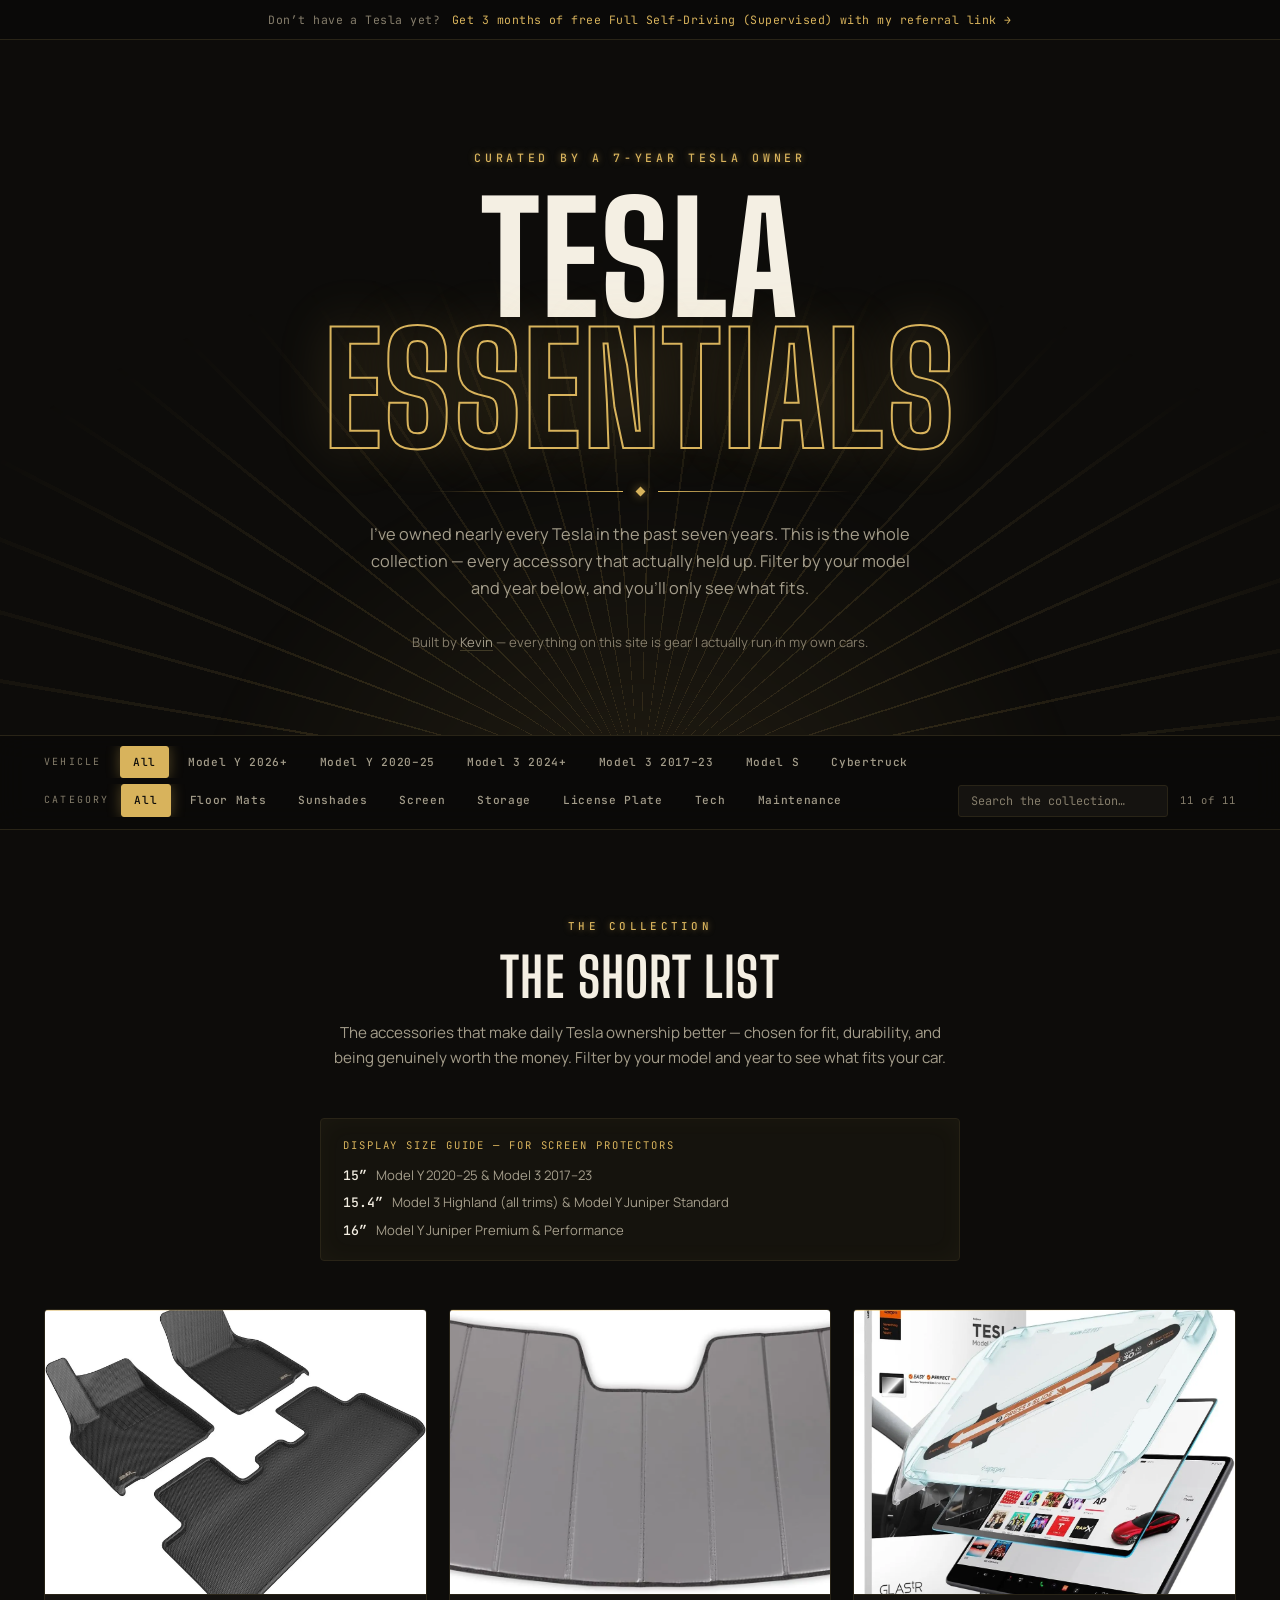
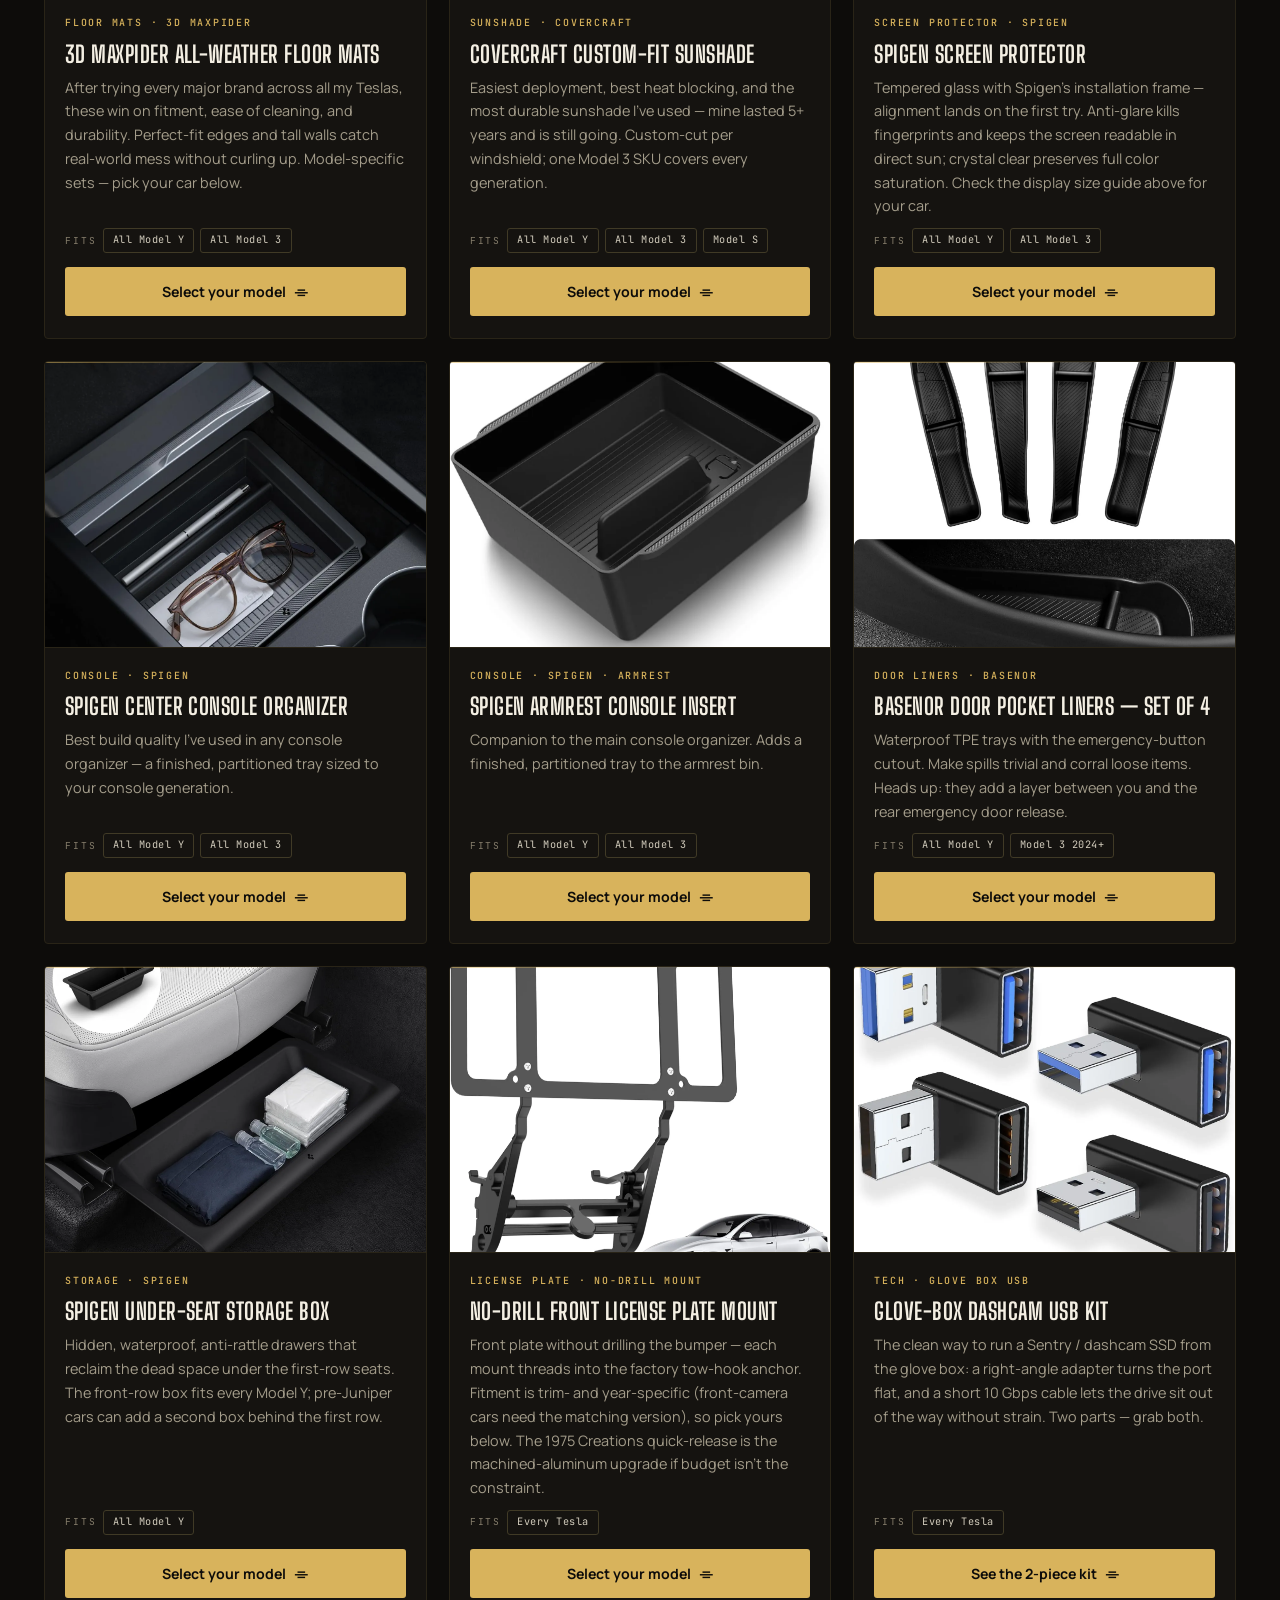
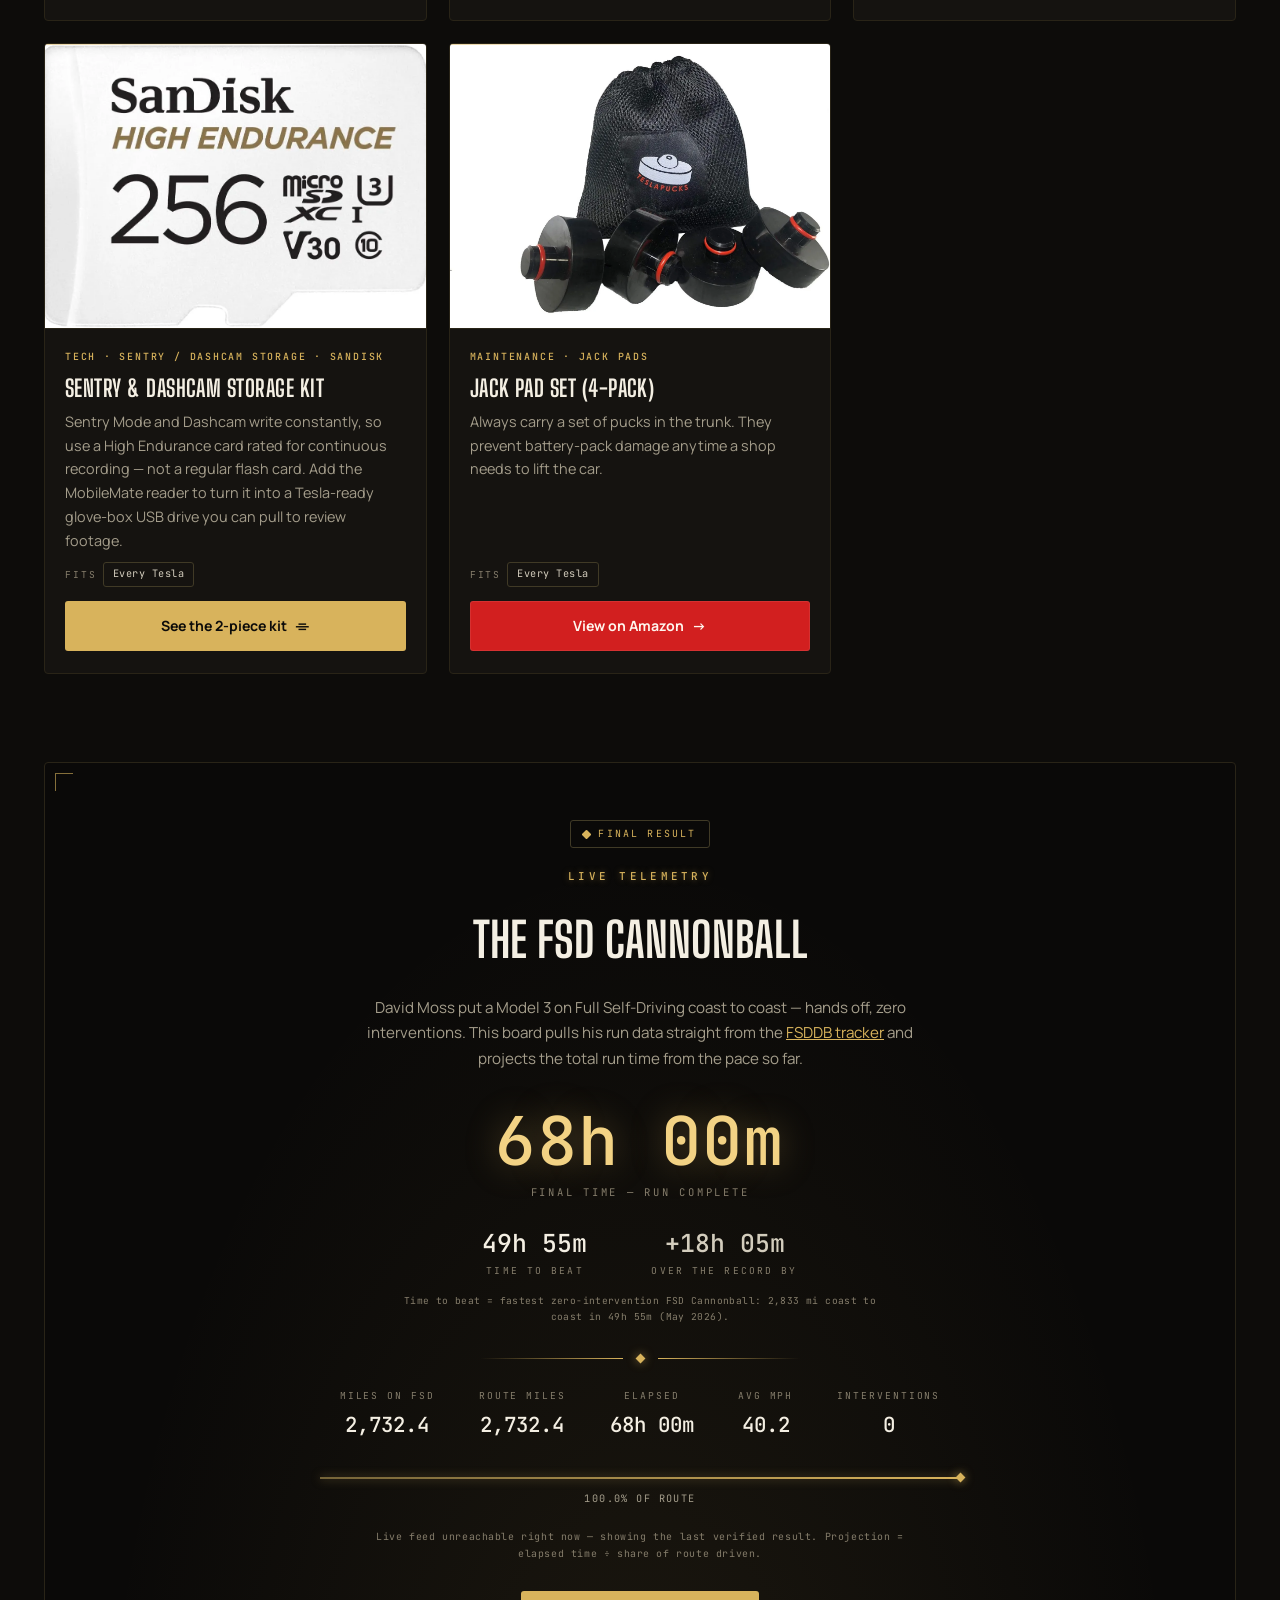
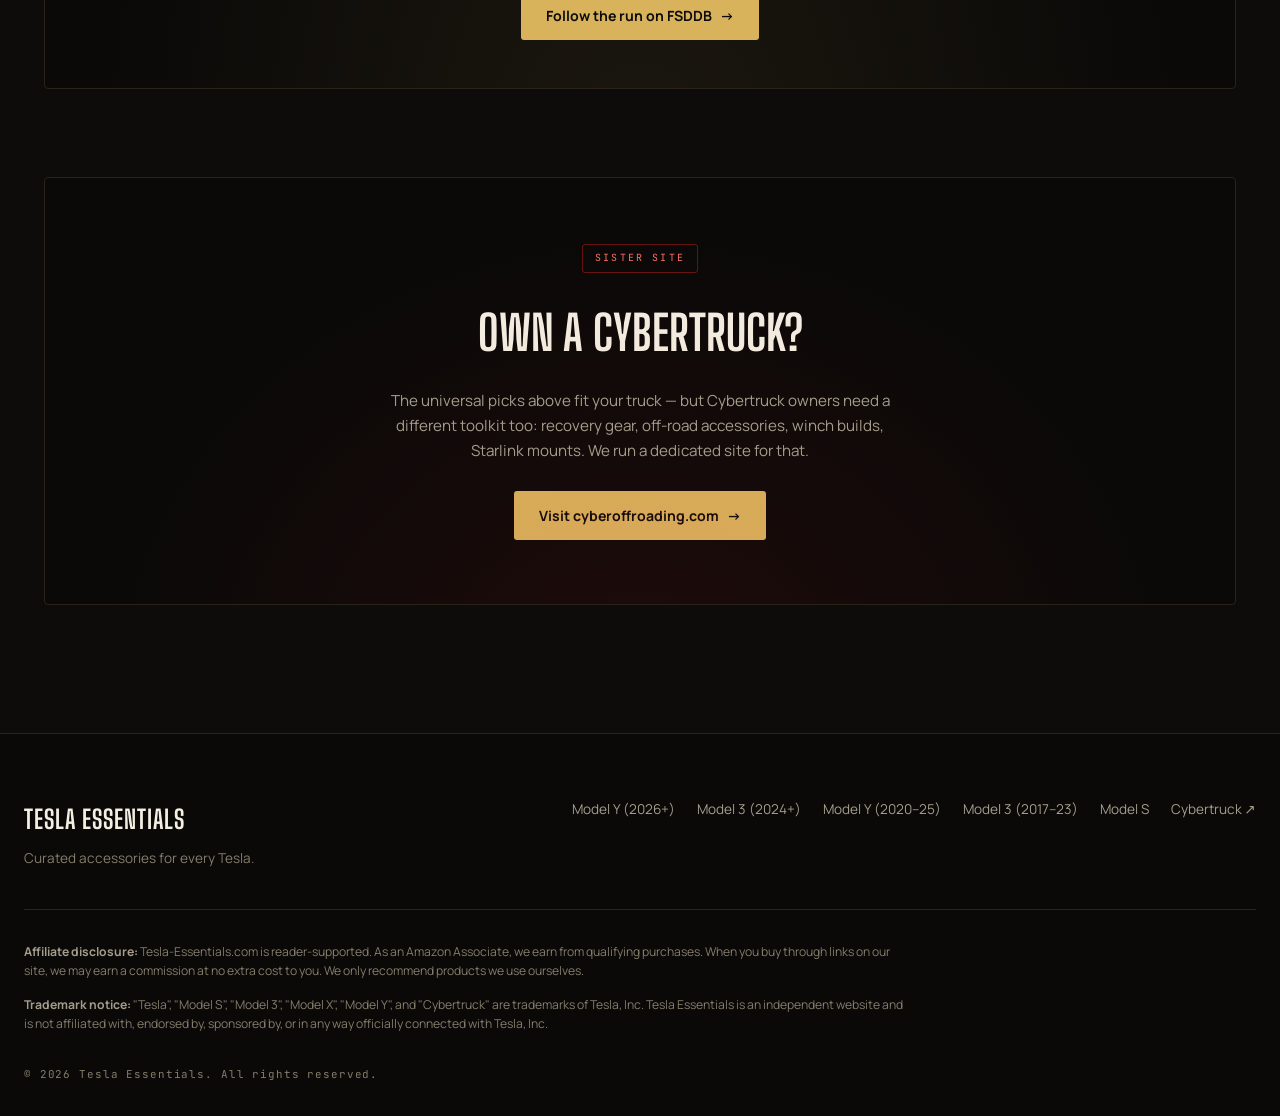
==== index.html @ 533efdd6 "Show run times in hours only, add time-to-beat and projected delta - fmtDur now renders hours-only (" ====
<!DOCTYPE html>
<html lang="en">
<head>
  <meta charset="UTF-8">
  <meta name="viewport" content="width=device-width, initial-scale=1.0, viewport-fit=cover">
  <meta name="theme-color" content="#0d0c0a">

  <title>Tesla Essentials — Best Accessories for Model 3, Y, S, X &amp; Cybertruck</title>
  <meta name="description" content="The essential accessories for every Tesla Model 3, Model Y, Model S, Model X, and Cybertruck — floor mats, sunshades, screen protectors, console organizers, jack pads. Curated by a 7-year Tesla owner.">
  <link rel="canonical" href="https://tesla-essentials.com/">

  <!-- Open Graph -->
  <meta property="og:type" content="website">
  <meta property="og:url" content="https://tesla-essentials.com/">
  <meta property="og:title" content="Tesla Essentials — Best Accessories for Model 3, Y, S, X &amp; Cybertruck">
  <meta property="og:description" content="The essential accessories for every Tesla. Floor mats, sunshades, screen protectors, jack pads — handpicked by a 7-year Tesla owner.">
  <meta property="og:image" content="https://tesla-essentials.com/images/brand/og-image.jpg">
  <meta property="og:image:width" content="1200">
  <meta property="og:image:height" content="630">
  <meta property="og:image:alt" content="Tesla Essentials — curated accessories for every Model 3, Y, S and Cybertruck">
  <meta property="og:site_name" content="Tesla Essentials">

  <!-- Twitter Card -->
  <meta name="twitter:card" content="summary_large_image">
  <meta name="twitter:title" content="Tesla Essentials — Best Accessories for Every Tesla">
  <meta name="twitter:description" content="Floor mats, sunshades, screen protectors, jack pads — curated by a 7-year Tesla owner.">
  <meta name="twitter:image" content="https://tesla-essentials.com/images/brand/og-image.jpg">

  <!-- Favicon -->
  <link rel="icon" href="/favicon.ico" sizes="any">
  <link rel="apple-touch-icon" href="/apple-touch-icon.png">

  <!-- Fonts -->
  <link rel="preconnect" href="https://fonts.googleapis.com">
  <link rel="preconnect" href="https://fonts.gstatic.com" crossorigin>
  <link href="https://fonts.googleapis.com/css2?family=Big+Shoulders+Display:wght@600;700;800&family=Manrope:wght@400;500;600;700&family=JetBrains+Mono:wght@400;500&display=swap" rel="stylesheet">

  <!-- Stylesheet -->
  <link rel="stylesheet" href="css/style.css?v=17">

  <!-- JSON-LD: WebSite -->
  <script type="application/ld+json">
  {
    "@context": "https://schema.org",
    "@type": "WebSite",
    "name": "Tesla Essentials",
    "url": "https://tesla-essentials.com/",
    "description": "Curated essential accessories for Tesla Model 3, Y, S, X, and Cybertruck."
  }
  </script>

  <!-- JSON-LD: Organization -->
  <script type="application/ld+json">
  {
    "@context": "https://schema.org",
    "@type": "Organization",
    "name": "Tesla Essentials",
    "url": "https://tesla-essentials.com/",
    "description": "Independent guide to essential accessories for Tesla owners. Not affiliated with Tesla, Inc.",
    "sameAs": [
      "https://x.com/kchau"
    ],
    "founder": {
      "@type": "Person",
      "name": "Kevin",
      "sameAs": "https://x.com/kchau"
    }
  }
  </script>

  <!-- JSON-LD: ItemList of model views -->
  <script type="application/ld+json">
  {
    "@context": "https://schema.org",
    "@type": "ItemList",
    "name": "Tesla accessories by model",
    "itemListElement": [
      { "@type": "ListItem", "position": 1, "name": "Model Y (2026+) accessories", "url": "https://tesla-essentials.com/#y-2026" },
      { "@type": "ListItem", "position": 2, "name": "Model 3 (2024+) accessories", "url": "https://tesla-essentials.com/#m3-2024" },
      { "@type": "ListItem", "position": 3, "name": "Model Y (2020–25) accessories", "url": "https://tesla-essentials.com/#y-2020" },
      { "@type": "ListItem", "position": 4, "name": "Model 3 (2017–23) accessories", "url": "https://tesla-essentials.com/#m3-2017" },
      { "@type": "ListItem", "position": 5, "name": "Model S accessories", "url": "https://tesla-essentials.com/#model-s" },
      { "@type": "ListItem", "position": 6, "name": "Cybertruck accessories", "url": "https://tesla-essentials.com/#cybertruck" }
    ]
  }
  </script>
</head>
<body>

  <a class="skip-link" href="#collection">Skip to the collection</a>

  <!-- ============================================================
       REFERRAL STRIP — Tesla referral perk for not-yet-owners
       ============================================================ -->
  <a class="referral-bar" href="https://ts.la/kevin29568" target="_blank" rel="nofollow sponsored noopener noreferrer">
    <span class="referral-bar__inner">
      <span class="referral-bar__q">Don&rsquo;t have a Tesla yet?</span>
      <span class="referral-bar__offer">Get 3 months of free Full Self-Driving (Supervised) with my referral&nbsp;link&nbsp;<span class="referral-bar__arrow" aria-hidden="true">&rarr;</span></span>
    </span>
  </a>

  <!-- ============================================================
       HERO — sunburst marquee
       ============================================================ -->
  <header class="hero" role="banner">
    <div class="hero__rays" aria-hidden="true"></div>
    <div class="hero__content">
      <p class="hero__eyebrow">Curated by a 7-year Tesla owner</p>
      <h1 class="hero__title"><span class="hero__title-line1">Tesla</span> <span class="hero__title-line2">Essentials</span></h1>
      <div class="deco-rule" aria-hidden="true"><span class="deco-rule__diamond"></span></div>
      <p class="hero__sub">I&rsquo;ve owned nearly every Tesla in the past seven years. This is the whole collection &mdash; every accessory that actually held up. Filter by your model and year below, and you&rsquo;ll only see what fits.</p>
      <p class="hero__owner">Built by <a href="https://x.com/kchau" target="_blank" rel="noopener noreferrer">Kevin</a> &mdash; everything on this site is gear I actually run in my own cars.</p>
    </div>
  </header>

  <!-- ============================================================
       STICKY TOOLBAR — vehicle + category filters, search
       ============================================================ -->
  <div class="toolbar" id="toolbar">
    <div class="toolbar__inner">
      <div class="toolbar__row toolbar__row--vehicles" role="group" aria-label="Filter by vehicle">
        <span class="toolbar__label" aria-hidden="true">Vehicle</span>
        <button class="filter-chip is-active" type="button" data-vehicle="all" aria-pressed="true">All</button>
        <button class="filter-chip" type="button" data-vehicle="y26" aria-pressed="false">Model Y 2026+</button>
        <button class="filter-chip" type="button" data-vehicle="y20" aria-pressed="false">Model Y 2020–25</button>
        <button class="filter-chip" type="button" data-vehicle="m324" aria-pressed="false">Model 3 2024+</button>
        <button class="filter-chip" type="button" data-vehicle="m317" aria-pressed="false">Model 3 2017–23</button>
        <button class="filter-chip" type="button" data-vehicle="s" aria-pressed="false">Model S</button>
        <button class="filter-chip" type="button" data-vehicle="ct" aria-pressed="false">Cybertruck</button>
      </div>
      <div class="toolbar__row toolbar__row--categories">
        <div class="toolbar__cats" role="group" aria-label="Filter by category">
          <span class="toolbar__label" aria-hidden="true">Category</span>
          <button class="filter-chip is-active" type="button" data-cat="all" aria-pressed="true">All</button>
          <button class="filter-chip" type="button" data-cat="mats" aria-pressed="false">Floor Mats</button>
          <button class="filter-chip" type="button" data-cat="shade" aria-pressed="false">Sunshades</button>
          <button class="filter-chip" type="button" data-cat="screen" aria-pressed="false">Screen</button>
          <button class="filter-chip" type="button" data-cat="storage" aria-pressed="false">Storage</button>
          <button class="filter-chip" type="button" data-cat="plate" aria-pressed="false">License Plate</button>
          <button class="filter-chip" type="button" data-cat="tech" aria-pressed="false">Tech</button>
          <button class="filter-chip" type="button" data-cat="maint" aria-pressed="false">Maintenance</button>
        </div>
        <div class="toolbar__search">
          <label class="sr-only" for="search">Search the collection</label>
          <input type="search" id="search" placeholder="Search the collection&hellip;" autocomplete="off">
          <span class="toolbar__count" aria-live="polite" id="count">11 of 11</span>
        </div>
      </div>
    </div>
  </div>

  <main id="main">

    <!-- ============================================================
         THE COLLECTION — one grid, filtered by vehicle / category / search
         ============================================================ -->
    <section id="collection" class="section" aria-labelledby="collection-title">
      <div class="section__header">
        <p class="section__eyebrow">The Collection</p>
        <h2 id="collection-title">The short list</h2>
        <p class="section__intro">The accessories that make daily Tesla ownership better &mdash; chosen for fit, durability, and being genuinely worth the money. Filter by your model and year to see what fits your car.</p>
      </div>

      <aside class="guide-plaque" aria-label="Center display size guide">
        <p class="guide-plaque__title">Display size guide <span aria-hidden="true">&mdash;</span> for screen protectors</p>
        <ul>
          <li><strong>15&Prime;</strong> Model Y 2020–25 &amp; Model 3 2017–23</li>
          <li><strong>15.4&Prime;</strong> Model 3 Highland (all trims) &amp; Model Y Juniper Standard</li>
          <li><strong>16&Prime;</strong> Model Y Juniper Premium &amp; Performance</li>
        </ul>
      </aside>

      <div class="product-grid" id="grid">

        <!-- ─────────── FLOOR MATS ─────────── -->

        <article class="product-card" data-fits="y26 y20 m324 m317" data-cat="mats">
          <div class="product-card__image">
            <picture>
              <source srcset="images/products/floor-mats-new-my/photo-1600.webp" type="image/webp">
              <img src="images/products/floor-mats-new-my/photo-1600.jpg" alt="3D MAXpider all-weather floor mats for Tesla Model 3 and Model Y" loading="lazy" width="400" height="300">
            </picture>
          </div>
          <div class="product-card__info">
            <p class="product-card__kicker">Floor Mats &middot; 3D MAXpider</p>
            <h3>3D MAXpider All-Weather Floor Mats</h3>
            <p class="product-card__review">After trying every major brand across all my Teslas, these win on fitment, ease of cleaning, and durability. Perfect-fit edges and tall walls catch real-world mess without curling up. Model-specific sets &mdash; pick your car below.</p>
            <p class="product-card__fits"><span class="product-card__fits-label">Fits</span> <span class="fit-chip">All Model Y</span> <span class="fit-chip">All Model 3</span></p>
            <p class="product-card__ctas-label">Select your model</p>
            <div class="product-card__ctas">
              <a href="https://amzn.to/493FJTx" class="cta-button" target="_blank" rel="nofollow sponsored noopener noreferrer">Model Y 2026+</a>
              <a href="https://amzn.to/423Vk1D" class="cta-button" target="_blank" rel="nofollow sponsored noopener noreferrer">Model Y 2020–25</a>
              <a href="https://amzn.to/4vXu8iE" class="cta-button" target="_blank" rel="nofollow sponsored noopener noreferrer">Model 3 2024+</a>
              <a href="https://amzn.to/48x6NdM" class="cta-button" target="_blank" rel="nofollow sponsored noopener noreferrer">Model 3 2017–23</a>
            </div>
          </div>
        </article>

        <!-- ─────────── SUNSHADES ─────────── -->

        <article class="product-card" data-fits="y26 y20 m324 m317 s" data-cat="shade">
          <div class="product-card__image">
            <picture>
              <source srcset="images/products/sunshade-new-my/photo-1600.webp" type="image/webp">
              <img src="images/products/sunshade-new-my/photo-1600.jpg" alt="Covercraft custom-fit windshield sunshade for Tesla" loading="lazy" width="400" height="300">
            </picture>
          </div>
          <div class="product-card__info">
            <p class="product-card__kicker">Sunshade &middot; Covercraft</p>
            <h3>Covercraft Custom-Fit Sunshade</h3>
            <p class="product-card__review">Easiest deployment, best heat blocking, and the most durable sunshade I&rsquo;ve used &mdash; mine lasted 5+ years and is still going. Custom-cut per windshield; one Model 3 SKU covers every generation.</p>
            <p class="product-card__fits"><span class="product-card__fits-label">Fits</span> <span class="fit-chip">All Model Y</span> <span class="fit-chip">All Model 3</span> <span class="fit-chip">Model S</span></p>
            <p class="product-card__ctas-label">Select your model</p>
            <div class="product-card__ctas">
              <a href="https://amzn.to/4cBZWSJ" class="cta-button" target="_blank" rel="nofollow sponsored noopener noreferrer">Model Y 2026+</a>
              <a href="https://amzn.to/4cFjQwg" class="cta-button" target="_blank" rel="nofollow sponsored noopener noreferrer">Model Y 2020–25</a>
              <a href="https://amzn.to/4mZHLtI" class="cta-button" target="_blank" rel="nofollow sponsored noopener noreferrer">Model 3 &middot; all years</a>
              <a href="https://www.amazon.com/dp/B00DK1BJVA?tag=kchau06-20" class="cta-button" target="_blank" rel="nofollow sponsored noopener noreferrer">Model S &middot; all years</a>
            </div>
          </div>
        </article>

        <!-- ─────────── SCREEN PROTECTION ─────────── -->

        <article class="product-card" data-fits="y26 y20 m324 m317" data-cat="screen">
          <div class="product-card__image">
            <picture>
              <source srcset="images/products/screen-15-4-anti/photo-1600.webp" type="image/webp">
              <img src="images/products/screen-15-4-anti/photo-1600.jpg" alt="Spigen tempered glass screen protector for Tesla center displays" loading="lazy" width="400" height="300">
            </picture>
          </div>
          <div class="product-card__info">
            <p class="product-card__kicker">Screen Protector &middot; Spigen</p>
            <h3>Spigen Screen Protector</h3>
            <p class="product-card__review">Tempered glass with Spigen&rsquo;s installation frame &mdash; alignment lands on the first try. Anti-glare kills fingerprints and keeps the screen readable in direct sun; crystal clear preserves full color saturation. Check the display size guide above for your car.</p>
            <p class="product-card__fits"><span class="product-card__fits-label">Fits</span> <span class="fit-chip">All Model Y</span> <span class="fit-chip">All Model 3</span></p>
            <p class="product-card__ctas-label">Select your model</p>
            <div class="product-card__ctas">
              <a href="https://amzn.to/3QAX6Vu" class="cta-button" data-note="Model Y 2026+ Standard &middot; Model 3 2024+" target="_blank" rel="nofollow sponsored noopener noreferrer">Anti-Glare &middot; 15.4&Prime;</a>
              <a href="https://amzn.to/4n0kEiH" class="cta-button" data-note="Model Y 2026+ Standard &middot; Model 3 2024+" target="_blank" rel="nofollow sponsored noopener noreferrer">Crystal Clear &middot; 15.4&Prime;</a>
              <a href="https://amzn.to/4mTdz3i" class="cta-button" data-note="Model Y 2026+ Premium &amp; Performance" target="_blank" rel="nofollow sponsored noopener noreferrer">16&Prime; display</a>
              <a href="https://amzn.to/3QtvZM7" class="cta-button" data-note="Model Y 2020–25 &middot; Model 3 2017–23" target="_blank" rel="nofollow sponsored noopener noreferrer">Crystal Clear &middot; 15&Prime;</a>
            </div>
          </div>
        </article>

        <!-- ─────────── CONSOLE & STORAGE ─────────── -->

        <article class="product-card" data-fits="y26 y20 m324 m317" data-cat="storage">
          <div class="product-card__image">
            <picture>
              <source srcset="images/products/organizer-new/photo-1600.webp" type="image/webp">
              <img src="images/products/organizer-new/photo-1600.jpg" alt="Spigen center console organizer for Tesla Model Y and Model 3" loading="lazy" width="400" height="300">
            </picture>
          </div>
          <div class="product-card__info">
            <p class="product-card__kicker">Console &middot; Spigen</p>
            <h3>Spigen Center Console Organizer</h3>
            <p class="product-card__review">Best build quality I&rsquo;ve used in any console organizer &mdash; a finished, partitioned tray sized to your console generation.</p>
            <p class="product-card__fits"><span class="product-card__fits-label">Fits</span> <span class="fit-chip">All Model Y</span> <span class="fit-chip">All Model 3</span></p>
            <p class="product-card__ctas-label">Select your model</p>
            <div class="product-card__ctas">
              <a href="https://amzn.to/42zONff" class="cta-button" target="_blank" rel="nofollow sponsored noopener noreferrer">New console &middot; 2024+</a>
              <a href="https://amzn.to/4t0RBwE" class="cta-button" target="_blank" rel="nofollow sponsored noopener noreferrer">Classic console &middot; 2017–25</a>
            </div>
          </div>
        </article>

        <article class="product-card" data-fits="y26 y20 m324 m317" data-cat="storage">
          <div class="product-card__image">
            <picture>
              <source srcset="images/products/organizer-armrest-new/photo-1600.webp" type="image/webp">
              <img src="images/products/organizer-armrest-new/photo-1600.jpg" alt="Spigen armrest console insert for Tesla Model Y and Model 3" loading="lazy" width="400" height="300">
            </picture>
          </div>
          <div class="product-card__info">
            <p class="product-card__kicker">Console &middot; Spigen &middot; Armrest</p>
            <h3>Spigen Armrest Console Insert</h3>
            <p class="product-card__review">Companion to the main console organizer. Adds a finished, partitioned tray to the armrest bin.</p>
            <p class="product-card__fits"><span class="product-card__fits-label">Fits</span> <span class="fit-chip">All Model Y</span> <span class="fit-chip">All Model 3</span></p>
            <p class="product-card__ctas-label">Select your model</p>
            <div class="product-card__ctas">
              <a href="https://amzn.to/499UFPV" class="cta-button" target="_blank" rel="nofollow sponsored noopener noreferrer">New console &middot; 2024+</a>
              <a href="https://amzn.to/3OKDf5I" class="cta-button" target="_blank" rel="nofollow sponsored noopener noreferrer">Classic console &middot; 2017–25</a>
            </div>
          </div>
        </article>

        <article class="product-card" data-fits="y26 m324 y20" data-cat="storage">
          <div class="product-card__image">
            <picture>
              <source srcset="images/products/door-liner-new-my/photo-1600.webp" type="image/webp">
              <img src="images/products/door-liner-new-my/photo-1600.jpg" alt="BASENOR door pocket liners for Tesla Model Y and Model 3" loading="lazy" width="400" height="300">
            </picture>
          </div>
          <div class="product-card__info">
            <p class="product-card__kicker">Door Liners &middot; BASENOR</p>
            <h3>BASENOR Door Pocket Liners &mdash; Set of 4</h3>
            <p class="product-card__review">Waterproof TPE trays with the emergency-button cutout. Make spills trivial and corral loose items. Heads up: they add a layer between you and the rear emergency door release.</p>
            <p class="product-card__fits"><span class="product-card__fits-label">Fits</span> <span class="fit-chip">All Model Y</span> <span class="fit-chip">Model 3 2024+</span></p>
            <p class="product-card__ctas-label">Select your model</p>
            <div class="product-card__ctas">
              <a href="https://amzn.to/3OTAPl7" class="cta-button" target="_blank" rel="nofollow sponsored noopener noreferrer">Model Y 2026+</a>
              <a href="https://amzn.to/425knRV" class="cta-button" target="_blank" rel="nofollow sponsored noopener noreferrer">Model Y 2020–25</a>
              <a href="https://amzn.to/4vXWl9c" class="cta-button" target="_blank" rel="nofollow sponsored noopener noreferrer">Model 3 2024+</a>
            </div>
          </div>
        </article>

        <article class="product-card" data-fits="y26 y20" data-cat="storage">
          <div class="product-card__image">
            <picture>
              <source srcset="images/products/storage-front-my/photo-1600.webp" type="image/webp">
              <img src="images/products/storage-front-my/photo-1600.jpg" alt="Spigen under-seat storage box for Tesla Model Y" loading="lazy" width="400" height="300">
            </picture>
          </div>
          <div class="product-card__info">
            <p class="product-card__kicker">Storage &middot; Spigen</p>
            <h3>Spigen Under-Seat Storage Box</h3>
            <p class="product-card__review">Hidden, waterproof, anti-rattle drawers that reclaim the dead space under the first-row seats. The front-row box fits every Model Y; pre-Juniper cars can add a second box behind the first row.</p>
            <p class="product-card__fits"><span class="product-card__fits-label">Fits</span> <span class="fit-chip">All Model Y</span></p>
            <p class="product-card__ctas-label">Select your model</p>
            <div class="product-card__ctas" data-picker="fit">
              <a href="https://amzn.to/4tKLcHo" class="cta-button" data-fits="y26 y20" data-note="Front row &middot; all Model Y" target="_blank" rel="nofollow sponsored noopener noreferrer">Front row</a>
              <a href="https://amzn.to/4vXWtFI" class="cta-button" data-fits="y20" data-note="Rear of first row &middot; 2020–25 only" target="_blank" rel="nofollow sponsored noopener noreferrer">Rear of first row</a>
            </div>
          </div>
        </article>

        <!-- ─────────── LICENSE PLATE ─────────── -->

        <article class="product-card" data-fits="y26 y20 m324 m317 s ct" data-cat="plate">
          <div class="product-card__image">
            <picture>
              <source srcset="images/products/plate-new-my/photo-1600.webp" type="image/webp">
              <img src="images/products/plate-new-my/photo-1600.jpg" alt="No-drill front license plate mount for Tesla" loading="lazy" width="400" height="300">
            </picture>
          </div>
          <div class="product-card__info">
            <p class="product-card__kicker">License Plate &middot; No-Drill Mount</p>
            <h3>No-Drill Front License Plate Mount</h3>
            <p class="product-card__review">Front plate without drilling the bumper &mdash; each mount threads into the factory tow-hook anchor. Fitment is trim- and year-specific (front-camera cars need the matching version), so pick yours below. The 1975 Creations quick-release is the machined-aluminum upgrade if budget isn&rsquo;t the constraint.</p>
            <p class="product-card__fits"><span class="product-card__fits-label">Fits</span> <span class="fit-chip">Every Tesla</span></p>
            <p class="product-card__ctas-label">Select your model</p>
            <div class="product-card__ctas" data-picker="fit">
              <a href="https://amzn.to/4tDyHx3" class="cta-button" data-fits="y26" data-note="Juniper Premium trim only" target="_blank" rel="nofollow sponsored noopener noreferrer">Model Y 2026+</a>
              <a href="https://amzn.to/41XksHn" class="cta-button" data-fits="y20" data-note="Height-adjustable, pre-Juniper" target="_blank" rel="nofollow sponsored noopener noreferrer">Model Y 2020–25</a>
              <a href="https://amzn.to/3R5YOya" class="cta-button" data-fits="m324" data-note="2024–25 Highland &middot; no front camera" target="_blank" rel="nofollow sponsored noopener noreferrer">Model 3 2024–25 (no cam)</a>
              <a href="https://amzn.to/3QyHa6c" class="cta-button" data-fits="m324" data-note="2026+ Standard &amp; Premium &middot; lockable" target="_blank" rel="nofollow sponsored noopener noreferrer">Model 3 2026+ Std / Premium</a>
              <a href="https://amzn.to/4eQhGuV" class="cta-button" data-fits="m324" data-note="2026+ Performance bumper only" target="_blank" rel="nofollow sponsored noopener noreferrer">Model 3 2026+ Performance</a>
              <a href="https://amzn.to/4tGxvsU" class="cta-button" data-fits="m317" data-note="Height-adjustable, pre-Highland" target="_blank" rel="nofollow sponsored noopener noreferrer">Model 3 2017–23</a>
              <a href="https://www.1975creations.com/" class="cta-button" data-fits="y26 y20 m324 m317 s ct" data-note="Premium &middot; machined aluminum, USA-made &middot; model-specific kits for every Tesla" target="_blank" rel="nofollow sponsored noopener noreferrer">1975 Creations (premium)</a>
            </div>
          </div>
        </article>

        <!-- ─────────── TECH ─────────── -->

        <article class="product-card" data-fits="y26 y20 m324 m317 s ct" data-cat="tech">
          <div class="product-card__image">
            <picture>
              <source srcset="images/products/usb-right-angle/photo-1600.webp" type="image/webp">
              <img src="images/products/usb-right-angle/photo-1600.jpg" alt="Glove-box USB adapter and cable kit for Tesla dashcam" loading="lazy" width="400" height="300">
            </picture>
          </div>
          <div class="product-card__info">
            <p class="product-card__kicker">Tech &middot; Glove Box USB</p>
            <h3>Glove-Box Dashcam USB Kit</h3>
            <p class="product-card__review">The clean way to run a Sentry / dashcam SSD from the glove box: a right-angle adapter turns the port flat, and a short 10&nbsp;Gbps cable lets the drive sit out of the way without strain. Two parts &mdash; grab both.</p>
            <p class="product-card__fits"><span class="product-card__fits-label">Fits</span> <span class="fit-chip">Every Tesla</span></p>
            <p class="product-card__ctas-label">Two-part kit</p>
            <div class="product-card__ctas" data-picker="kit">
              <a href="https://amzn.to/4txj3TU" class="cta-button" data-fits="y26 y20 m324 m317 s ct" data-note="AreMe right-angle USB-A adapter &middot; 4-pack" target="_blank" rel="nofollow sponsored noopener noreferrer">90&deg; Adapter</a>
              <a href="https://amzn.to/4t0SmG0" class="cta-button" data-fits="y26 y20 m324 m317 s ct" data-note="Afterplug 5.5&Prime; USB-A → USB-C &middot; 10 Gbps" target="_blank" rel="nofollow sponsored noopener noreferrer">Short Cable</a>
            </div>
          </div>
        </article>

        <article class="product-card" data-fits="y26 y20 m324 m317 s ct" data-cat="tech">
          <div class="product-card__image">
            <picture>
              <source srcset="images/products/microsd-high-endurance/photo-1600.webp" type="image/webp">
              <img src="images/products/microsd-high-endurance/photo-1600.jpg" alt="SanDisk High Endurance microSD card and reader kit for Tesla Sentry Mode" loading="lazy" width="400" height="300">
            </picture>
          </div>
          <div class="product-card__info">
            <p class="product-card__kicker">Tech &middot; Sentry / Dashcam Storage &middot; SanDisk</p>
            <h3>Sentry &amp; Dashcam Storage Kit</h3>
            <p class="product-card__review">Sentry Mode and Dashcam write constantly, so use a High Endurance card rated for continuous recording &mdash; not a regular flash card. Add the MobileMate reader to turn it into a Tesla-ready glove-box USB drive you can pull to review footage.</p>
            <p class="product-card__fits"><span class="product-card__fits-label">Fits</span> <span class="fit-chip">Every Tesla</span></p>
            <p class="product-card__ctas-label">Two-part kit</p>
            <div class="product-card__ctas" data-picker="kit">
              <a href="https://amzn.to/44aVvcB" class="cta-button" data-fits="y26 y20 m324 m317 s ct" data-note="SanDisk High Endurance card &middot; leave it in the car" target="_blank" rel="nofollow sponsored noopener noreferrer">MicroSD Card</a>
              <a href="https://amzn.to/3QSl8vH" class="cta-button" data-fits="y26 y20 m324 m317 s ct" data-note="SanDisk MobileMate USB 3.0 reader" target="_blank" rel="nofollow sponsored noopener noreferrer">Card Reader</a>
            </div>
          </div>
        </article>

        <!-- ─────────── MAINTENANCE ─────────── -->

        <article class="product-card" data-fits="y26 y20 m324 m317 s ct" data-cat="maint">
          <div class="product-card__image">
            <picture>
              <source srcset="images/products/jack-pads/photo-1600.webp" type="image/webp">
              <img src="images/products/jack-pads/photo-1600.jpg" alt="Tesla jack pad pucks set for safe lifting" loading="lazy" width="400" height="300">
            </picture>
          </div>
          <div class="product-card__info">
            <p class="product-card__kicker">Maintenance &middot; Jack Pads</p>
            <h3>Jack Pad Set (4-Pack)</h3>
            <p class="product-card__review">Always carry a set of pucks in the trunk. They prevent battery-pack damage anytime a shop needs to lift the car.</p>
            <p class="product-card__fits"><span class="product-card__fits-label">Fits</span> <span class="fit-chip">Every Tesla</span></p>
            <a href="https://amzn.to/4vRo3UV" class="cta-button" target="_blank" rel="nofollow sponsored noopener noreferrer">View on Amazon</a>
          </div>
        </article>

      </div>

      <div class="grid-empty" id="grid-empty" aria-live="polite" hidden>
        <p class="grid-empty__title">Nothing matches that view.</p>
        <p class="grid-empty__sub">Try a different search, or <button class="grid-empty__reset" type="button" id="reset-filters">show the full collection</button>.</p>
      </div>
    </section>

    <!-- ============================================================
         FSD CANNONBALL — live telemetry from fsddb.com
         Data is fetched client-side by js/cannonball.js; everything
         below is the loading skeleton it fills in.
         ============================================================ -->
    <section id="fsd-cannonball" class="section section--feature" aria-labelledby="cannonball-heading">
      <div class="telemetry-card" id="telemetry" data-state="loading">
        <div class="telemetry-card__badge">
          <span class="telemetry-card__pulse" aria-hidden="true"></span>
          <span id="tm-status">Connecting&hellip;</span>
        </div>
        <p class="section__eyebrow">Live Telemetry</p>
        <h2 id="cannonball-heading">The FSD Cannonball</h2>
        <p class="telemetry-card__lede">
          David Moss put a Model 3 on Full Self-Driving coast to coast &mdash; hands off, zero interventions.
          This board pulls his run data straight from the
          <a href="https://fsddb.com/trackers/FSDCannonball" target="_blank" rel="noopener noreferrer">FSDDB tracker</a>
          and projects the total run time from the pace so far.
        </p>

        <div class="telemetry-card__hero">
          <p class="telemetry-card__hero-value" id="tm-projected">&mdash;</p>
          <p class="telemetry-card__hero-label" id="tm-projected-label">Projected total time</p>
        </div>

        <div class="telemetry-card__race">
          <div class="telemetry-race">
            <p class="telemetry-race__value" id="tm-record">49h 55m</p>
            <p class="telemetry-race__label">Time to beat</p>
          </div>
          <div class="telemetry-race" id="tm-diff-wrap">
            <p class="telemetry-race__value" id="tm-diff">&mdash;</p>
            <p class="telemetry-race__label" id="tm-diff-label">Projected vs record</p>
          </div>
        </div>
        <p class="telemetry-card__race-note">Time to beat = fastest zero-intervention FSD Cannonball: 2,833 mi coast to coast in 49h 55m (May 2026).</p>

        <div class="deco-rule" aria-hidden="true"><span class="deco-rule__diamond"></span></div>

        <dl class="telemetry-card__stats">
          <div class="telemetry-stat">
            <dt>Miles on FSD</dt>
            <dd id="tm-miles">&mdash;</dd>
          </div>
          <div class="telemetry-stat">
            <dt>Route miles</dt>
            <dd id="tm-total">&mdash;</dd>
          </div>
          <div class="telemetry-stat">
            <dt>Elapsed</dt>
            <dd id="tm-elapsed">&mdash;</dd>
          </div>
          <div class="telemetry-stat">
            <dt>Avg mph</dt>
            <dd id="tm-speed">&mdash;</dd>
          </div>
          <div class="telemetry-stat">
            <dt>Interventions</dt>
            <dd id="tm-interventions">&mdash;</dd>
          </div>
        </dl>

        <div class="telemetry-bar" id="tm-bar-wrap" role="progressbar" aria-label="Route progress"
             aria-valuemin="0" aria-valuemax="100" aria-valuenow="0">
          <div class="telemetry-bar__fill" id="tm-bar"><span class="telemetry-bar__diamond" aria-hidden="true"></span></div>
        </div>
        <p class="telemetry-card__pct" id="tm-pct">&mdash;</p>

        <p class="telemetry-card__meta" id="tm-note" aria-live="polite">Reaching the FSDDB tracker&hellip;</p>

        <a class="cta-button cta-button--gold" href="https://fsddb.com/trackers/FSDCannonball" target="_blank" rel="noopener noreferrer">
          Follow the run on FSDDB
        </a>
      </div>
    </section>

    <!-- ============================================================
         #cybertruck — cross-promo to sister site
         ============================================================ -->
    <section id="cybertruck-promo" class="section section--feature" aria-labelledby="cybertruck-heading">
      <div class="cybertruck-card">
        <div class="cybertruck-card__badge">Sister site</div>
        <h2 id="cybertruck-heading">Own a Cybertruck?</h2>
        <p class="cybertruck-card__lede">
          The universal picks above fit your truck &mdash; but Cybertruck owners need a different toolkit too: recovery gear, off-road accessories, winch builds, Starlink mounts. We run a dedicated site for that.
        </p>
        <a href="https://cyberoffroading.com/" target="_blank" rel="noopener" class="cta-button cta-button--gold">
          Visit cyberoffroading.com
        </a>
      </div>
    </section>

  </main>

  <!-- ============================================================
       FIT PICKER MODAL — populated from the triggering card
       ============================================================ -->
  <dialog class="fit-modal" id="fit-modal" aria-labelledby="fit-modal-title">
    <div class="fit-modal__panel">
      <button class="fit-modal__close" type="button" aria-label="Close" data-close>&times;</button>
      <p class="fit-modal__kicker" id="fit-modal-kicker"></p>
      <h2 class="fit-modal__title" id="fit-modal-title"></h2>
      <p class="fit-modal__intro" id="fit-modal-intro"></p>
      <ul class="fit-modal__options" id="fit-modal-options"></ul>
      <p class="fit-modal__foot">Opens on Amazon in a new tab</p>
    </div>
  </dialog>

  <!-- ============================================================
       BACK TO TOP
       ============================================================ -->
  <button class="back-to-top" aria-label="Back to top" type="button">
    <svg width="16" height="16" viewBox="0 0 16 16" fill="none" aria-hidden="true">
      <path d="M8 14V2M3 7l5-5 5 5" stroke="currentColor" stroke-width="1.6" stroke-linecap="round" stroke-linejoin="round"/>
    </svg>
  </button>

  <!-- ============================================================
       FOOTER
       ============================================================ -->
  <footer class="site-footer" role="contentinfo">
    <div class="site-footer__inner">
      <div class="site-footer__top">
        <div class="site-footer__brand">
          <p class="site-footer__logo">Tesla Essentials</p>
          <p class="site-footer__tagline">Curated accessories for every Tesla.</p>
        </div>
        <nav class="site-footer__links" aria-label="Footer">
          <a href="#y-2026">Model Y (2026+)</a>
          <a href="#m3-2024">Model 3 (2024+)</a>
          <a href="#y-2020">Model Y (2020–25)</a>
          <a href="#m3-2017">Model 3 (2017–23)</a>
          <a href="#model-s">Model S</a>
          <a href="https://cyberoffroading.com/" target="_blank" rel="noopener">Cybertruck ↗</a>
        </nav>
      </div>

      <div class="site-footer__disclaimer">
        <p><strong>Affiliate disclosure:</strong> Tesla-Essentials.com is reader-supported. As an Amazon Associate, we earn from qualifying purchases. When you buy through links on our site, we may earn a commission at no extra cost to you. We only recommend products we use ourselves.</p>
        <p><strong>Trademark notice:</strong> "Tesla", "Model S", "Model 3", "Model X", "Model Y", and "Cybertruck" are trademarks of Tesla, Inc. Tesla Essentials is an independent website and is not affiliated with, endorsed by, sponsored by, or in any way officially connected with Tesla, Inc.</p>
      </div>

      <p class="site-footer__copyright">&copy; <span id="year">2026</span> Tesla Essentials. All rights reserved.</p>
    </div>
  </footer>

  <script defer src="js/main.js?v=8"></script>
  <script defer src="js/cannonball.js?v=2"></script>
</body>
</html>
---- css/style.css ----
/* ============================================================
   TESLA ESSENTIALS — "Marquee" design system
   Futuristic art-deco: warm onyx ground, champagne signage,
   Tesla red reserved for action. Glow is earned.
   ============================================================ */

:root {
  /* Surfaces */
  --onyx:      #0d0c0a;   /* page ground */
  --lacquer:   #151310;   /* cards, panels */
  --vault:     #0a0908;   /* deep bands: referral, footer */

  /* Edges (gold-tinted hairlines) */
  --edge:        #292417;
  --edge-strong: #403a26;

  /* Text ramp */
  --ivory:  #f4efe3;   /* headings */
  --linen:  #d3cdbd;   /* body */
  --ash:    #a49d8b;   /* secondary copy */
  --mute:   #857d6b;   /* labels, meta */

  /* Champagne gold — signage, structure, active states */
  --gold:      #d8b35c;
  --gold-hot:  #f2d284;
  --gold-glow: rgba(216, 179, 92, 0.16);

  /* Tesla red — action only */
  --red:      #d21f1f;
  --red-hot:  #ef2f2a;
  --red-text: #ff6f66;

  /* Type */
  --font-display: 'Big Shoulders Display', 'Arial Narrow', sans-serif;
  --font-body:    'Manrope', system-ui, sans-serif;
  --font-mono:    'JetBrains Mono', ui-monospace, monospace;

  /* Layout */
  --max-w: 1240px;

  /* Motion */
  --ease:     cubic-bezier(0.25, 0.1, 0.25, 1);
  --ease-out: cubic-bezier(0.16, 1, 0.3, 1);

  /* Shadows */
  --shadow-md: 0 4px 16px rgba(0, 0, 0, 0.4);
  --shadow-lg: 0 14px 40px rgba(0, 0, 0, 0.5);
}

/* ============================================================
   RESET & BASE
   ============================================================ */

*, *::before, *::after { box-sizing: border-box; }

html {
  scroll-behavior: smooth;
  scroll-padding-top: 140px;
}

body {
  margin: 0;
  background: var(--onyx);
  color: var(--linen);
  font-family: var(--font-body);
  font-size: 1rem;
  line-height: 1.65;
  -webkit-font-smoothing: antialiased;
  text-rendering: optimizeLegibility;
}

img { max-width: 100%; display: block; }

h1, h2, h3 {
  font-family: var(--font-display);
  color: var(--ivory);
  text-transform: uppercase;
  margin: 0;
}

p { margin: 0; }

a { color: var(--gold); }
a:hover { color: var(--gold-hot); }

button {
  font: inherit;
  color: inherit;
  background: none;
  border: none;
  padding: 0;
  cursor: pointer;
}

:focus-visible {
  outline: 2px solid var(--gold);
  outline-offset: 2px;
  border-radius: 2px;
}

.sr-only {
  position: absolute;
  width: 1px; height: 1px;
  padding: 0; margin: -1px;
  overflow: hidden;
  clip: rect(0 0 0 0);
  white-space: nowrap;
  border: 0;
}

.skip-link {
  position: absolute;
  top: -48px;
  left: 16px;
  z-index: 300;
  background: var(--gold);
  color: var(--onyx);
  font-family: var(--font-mono);
  font-size: 0.78rem;
  padding: 10px 16px;
  border-radius: 3px;
  text-decoration: none;
  transition: top 160ms var(--ease);
}
.skip-link:focus { top: 12px; color: var(--onyx); }

/* ============================================================
   REFERRAL STRIP
   ============================================================ */

.referral-bar {
  display: block;
  background: var(--vault);
  border-bottom: 1px solid var(--edge);
  text-decoration: none;
  padding: 10px 20px;
  transition: background 160ms var(--ease);
}
.referral-bar:hover { background: #12100c; }

.referral-bar__inner {
  max-width: var(--max-w);
  margin: 0 auto;
  display: flex;
  flex-wrap: wrap;
  align-items: baseline;
  justify-content: center;
  gap: 4px 12px;
  font-family: var(--font-mono);
  font-size: 0.72rem;
  letter-spacing: 0.04em;
  text-align: center;
}

.referral-bar__q { color: var(--mute); }
.referral-bar__offer { color: var(--gold); }
.referral-bar:hover .referral-bar__offer { color: var(--gold-hot); }
.referral-bar__arrow { display: inline-block; transition: transform 160ms var(--ease); }
.referral-bar:hover .referral-bar__arrow { transform: translateX(3px); }

/* ============================================================
   HERO — sunburst marquee
   ============================================================ */

.hero {
  position: relative;
  isolation: isolate;
  overflow: hidden;
  padding: clamp(80px, 12vh, 140px) 24px clamp(64px, 9vh, 110px);
  text-align: center;
  border-bottom: 1px solid var(--edge);
}

/* Signature: champagne hairline rays fanning up from the horizon */
.hero__rays {
  position: absolute;
  inset: 0;
  z-index: -1;
  background: repeating-conic-gradient(
    from 262deg at 50% 108%,
    rgba(216, 179, 92, 0.13) 0deg 0.35deg,
    transparent 0.35deg 5.85deg
  );
  -webkit-mask-image: radial-gradient(ellipse 85% 100% at 50% 108%, #000 30%, transparent 78%);
  mask-image: radial-gradient(ellipse 85% 100% at 50% 108%, #000 30%, transparent 78%);
}

/* soft ambient pool behind the headline */
.hero__rays::after {
  content: '';
  position: absolute;
  left: 50%;
  bottom: -18%;
  transform: translateX(-50%);
  width: min(920px, 120vw);
  height: 60%;
  background: radial-gradient(ellipse at 50% 100%, rgba(216, 179, 92, 0.10), transparent 70%);
  filter: blur(14px);
}

.hero__content {
  max-width: 880px;
  margin: 0 auto;
  min-width: 0;
}

.hero__eyebrow {
  font-family: var(--font-mono);
  font-size: 0.72rem;
  font-weight: 500;
  letter-spacing: 0.32em;
  text-transform: uppercase;
  color: var(--gold);
  text-shadow: 0 0 0.6em rgba(216, 179, 92, 0.55);
  margin-bottom: 26px;
}

.hero__title {
  font-weight: 800;
  font-size: clamp(4.2rem, 14vw, 9.5rem);
  line-height: 0.86;
  letter-spacing: 0.015em;
  display: flex;
  flex-direction: column;
  align-items: center;
}

.hero__title-line1 { color: var(--ivory); }

.hero__title-line2 {
  color: transparent;
  -webkit-text-stroke: 2px var(--gold);
  text-shadow: 0 0 0.35em rgba(216, 179, 92, 0.18);
}

@supports not (-webkit-text-stroke: 2px black) {
  .hero__title-line2 { color: var(--gold); }
}

/* Deco rule: ——◆—— */
.deco-rule {
  display: flex;
  align-items: center;
  justify-content: center;
  gap: 14px;
  margin: 34px auto 26px;
  max-width: 420px;
}
.deco-rule::before,
.deco-rule::after {
  content: '';
  flex: 1;
  height: 1px;
  background: linear-gradient(90deg, transparent, var(--gold));
}
.deco-rule::after {
  background: linear-gradient(90deg, var(--gold), transparent);
}
.deco-rule__diamond {
  width: 7px;
  height: 7px;
  background: var(--gold);
  transform: rotate(45deg);
  box-shadow: 0 0 10px rgba(216, 179, 92, 0.6);
}

.hero__sub {
  max-width: 560px;
  margin: 0 auto;
  color: var(--ash);
  font-size: 1.02rem;
}

.hero__owner {
  margin-top: 30px;
  font-size: 0.82rem;
  color: var(--mute);
}
.hero__owner a {
  color: var(--ash);
  text-decoration-color: var(--edge-strong);
  text-underline-offset: 3px;
}
.hero__owner a:hover { color: var(--gold-hot); }

/* ============================================================
   STICKY TOOLBAR — filters + search
   ============================================================ */

.toolbar {
  position: sticky;
  top: 0;
  z-index: 100;
  background: rgba(10, 9, 8, 0.9);
  -webkit-backdrop-filter: blur(14px);
  backdrop-filter: blur(14px);
  border-bottom: 1px solid var(--edge);
  transition: box-shadow 300ms var(--ease);
}
.toolbar.is-stuck { box-shadow: var(--shadow-md); }

.toolbar__inner {
  max-width: var(--max-w);
  margin: 0 auto;
  padding: 10px 24px 12px;
  display: flex;
  flex-direction: column;
  gap: 6px;
}

.toolbar__row {
  display: flex;
  align-items: center;
  gap: 6px;
}

.toolbar__row--vehicles {
  overflow-x: auto;
  scrollbar-width: none;
  -webkit-mask-image: linear-gradient(90deg, #000 94%, transparent);
  mask-image: linear-gradient(90deg, #000 94%, transparent);
}
.toolbar__row--vehicles::-webkit-scrollbar { display: none; }

.toolbar__row--categories {
  justify-content: space-between;
  gap: 16px;
}

.toolbar__cats {
  display: flex;
  align-items: center;
  gap: 6px;
  overflow-x: auto;
  scrollbar-width: none;
  min-width: 0;
}
.toolbar__cats::-webkit-scrollbar { display: none; }

.toolbar__label {
  font-family: var(--font-mono);
  font-size: 0.62rem;
  letter-spacing: 0.22em;
  text-transform: uppercase;
  color: var(--mute);
  margin-right: 6px;
  flex-shrink: 0;
  min-width: 64px;
}

.filter-chip {
  flex-shrink: 0;
  font-family: var(--font-mono);
  font-size: 0.7rem;
  font-weight: 500;
  letter-spacing: 0.06em;
  color: var(--ash);
  border: 1px solid transparent;
  border-radius: 3px;
  padding: 6px 12px;
  white-space: nowrap;
  transition: color 160ms var(--ease), background 160ms var(--ease),
              border-color 160ms var(--ease), box-shadow 160ms var(--ease);
}
.filter-chip:hover {
  color: var(--gold-hot);
  border-color: var(--edge-strong);
}
.filter-chip.is-active {
  color: var(--onyx);
  background: var(--gold);
  border-color: var(--gold);
  box-shadow: 0 0 14px rgba(216, 179, 92, 0.35);
}

.toolbar__search {
  display: flex;
  align-items: center;
  gap: 12px;
  flex-shrink: 0;
}

.toolbar__search input {
  font-family: var(--font-mono);
  font-size: 0.74rem;
  color: var(--ivory);
  background: var(--lacquer);
  border: 1px solid var(--edge);
  border-radius: 3px;
  padding: 7px 12px;
  width: 210px;
  transition: border-color 160ms var(--ease), box-shadow 160ms var(--ease);
}
.toolbar__search input::placeholder { color: var(--mute); }
.toolbar__search input:focus {
  outline: none;
  border-color: var(--gold);
  box-shadow: 0 0 0 1px var(--gold), 0 0 16px rgba(216, 179, 92, 0.18);
}

.toolbar__count {
  font-family: var(--font-mono);
  font-size: 0.66rem;
  letter-spacing: 0.1em;
  color: var(--mute);
  white-space: nowrap;
}

/* ============================================================
   SECTIONS
   ============================================================ */

.section {
  padding: 88px 24px;
  max-width: var(--max-w);
  margin: 0 auto;
}

.section__header {
  max-width: 640px;
  margin: 0 auto 48px;
  text-align: center;
}

.section__eyebrow {
  font-family: var(--font-mono);
  font-size: 0.68rem;
  font-weight: 500;
  letter-spacing: 0.3em;
  text-transform: uppercase;
  color: var(--gold);
  text-shadow: 0 0 0.6em rgba(216, 179, 92, 0.5);
  margin-bottom: 14px;
}

.section__header h2 {
  font-weight: 700;
  font-size: clamp(2.2rem, 5vw, 3.4rem);
  line-height: 1;
  letter-spacing: 0.02em;
}

.section__intro {
  margin-top: 16px;
  color: var(--ash);
  font-size: 0.95rem;
}

/* ============================================================
   GUIDE PLAQUE — display size reference
   ============================================================ */

.guide-plaque {
  max-width: 640px;
  margin: 0 auto 48px;
  background: rgba(216, 179, 92, 0.04);
  border: 1px solid var(--edge);
  border-radius: 4px;
  box-shadow: inset 0 0 24px rgba(216, 179, 92, 0.04);
  padding: 18px 22px;
}

.guide-plaque__title {
  font-family: var(--font-mono);
  font-size: 0.66rem;
  letter-spacing: 0.18em;
  text-transform: uppercase;
  color: var(--gold);
  margin-bottom: 10px;
}

.guide-plaque ul {
  list-style: none;
  margin: 0;
  padding: 0;
  display: flex;
  flex-wrap: wrap;
  gap: 6px 24px;
}

.guide-plaque li {
  font-size: 0.82rem;
  color: var(--ash);
}
.guide-plaque li strong {
  color: var(--ivory);
  font-family: var(--font-mono);
  font-weight: 500;
  margin-right: 6px;
}

/* ============================================================
   PRODUCT GRID & CARDS
   ============================================================ */

.product-grid {
  display: grid;
  grid-template-columns: repeat(auto-fill, minmax(300px, 1fr));
  gap: 22px;
}

.product-card {
  display: flex;
  flex-direction: column;
  background: var(--lacquer);
  border: 1px solid var(--edge);
  border-radius: 4px;
  overflow: hidden;
  opacity: 0;
  transform: translateY(18px);
  transition: opacity 500ms var(--ease-out), transform 500ms var(--ease-out),
              border-color 220ms var(--ease), box-shadow 320ms var(--ease);
}
.product-card.is-visible { opacity: 1; transform: translateY(0); }
.product-card[hidden] { display: none; }

.product-card:hover {
  border-color: var(--edge-strong);
  box-shadow: 0 0 0 1px rgba(216, 179, 92, 0.25), 0 14px 40px rgba(0, 0, 0, 0.5),
              0 0 30px rgba(216, 179, 92, 0.07);
}

/* anchored highlight when arriving via a pairs-with link */
.product-card:target {
  border-color: var(--gold);
  box-shadow: 0 0 0 1px var(--gold), 0 0 30px rgba(216, 179, 92, 0.25);
}

.product-card__image {
  aspect-ratio: 4 / 3;
  overflow: hidden;
  border-bottom: 1px solid var(--edge);
  position: relative;
}
.product-card__image img {
  width: 100%;
  height: 100%;
  object-fit: cover;
  transition: transform 600ms var(--ease-out);
}
.product-card:hover .product-card__image img { transform: scale(1.035); }

/* champagne hairline across the top of each photo */
.product-card__image::after {
  content: '';
  position: absolute;
  top: 0; left: 0; right: 0;
  height: 1px;
  background: linear-gradient(90deg, var(--gold), transparent 65%);
  opacity: 0.55;
}

.product-card__info {
  display: flex;
  flex-direction: column;
  gap: 10px;
  padding: 20px 20px 22px;
  flex: 1;
}

.product-card__kicker {
  font-family: var(--font-mono);
  font-size: 0.62rem;
  font-weight: 500;
  letter-spacing: 0.18em;
  text-transform: uppercase;
  color: var(--gold);
}

.product-card__info h3 {
  font-weight: 700;
  font-size: 1.45rem;
  line-height: 1.04;
  letter-spacing: 0.02em;
}

.product-card__review {
  font-size: 0.9rem;
  color: var(--ash);
  flex: 1;
}

.product-card__fits {
  display: flex;
  flex-wrap: wrap;
  align-items: center;
  gap: 6px;
}

.product-card__fits-label {
  font-family: var(--font-mono);
  font-size: 0.6rem;
  letter-spacing: 0.2em;
  text-transform: uppercase;
  color: var(--mute);
}

.fit-chip {
  font-family: var(--font-mono);
  font-size: 0.64rem;
  letter-spacing: 0.05em;
  color: var(--linen);
  border: 1px solid var(--edge-strong);
  border-radius: 3px;
  padding: 3px 9px;
  white-space: nowrap;
}

/* When JS upgrades a multi-link card to the picker, hide the inline fallback */
.product-card.has-picker .product-card__ctas,
.product-card.has-picker .product-card__ctas-label { display: none; }

/* Picker trigger button (gold, distinct from the red "buy" action).
   Uses .cta-button.fit-trigger so it beats the base .cta-button background
   regardless of source order. */
.cta-button.fit-trigger {
  margin-top: 4px;
  width: 100%;
  color: var(--onyx);
  background: var(--gold);
  border-color: transparent;
}
.cta-button.fit-trigger::after { content: '\232F'; } /* chooser glyph, not a link arrow */
.cta-button.fit-trigger:hover {
  color: var(--onyx);
  background: var(--gold-hot);
  box-shadow: 0 0 22px rgba(216, 179, 92, 0.4);
}
.cta-button.fit-trigger:hover::after { transform: none; }
.cta-button.fit-trigger:focus-visible {
  outline: none;
  box-shadow: 0 0 0 2px var(--onyx), 0 0 0 4px var(--gold);
}

/* ============================================================
   CTA BUTTONS — red is for action
   ============================================================ */

.cta-button {
  display: inline-flex;
  align-items: center;
  justify-content: center;
  gap: 8px;
  font-weight: 700;
  font-size: 0.88rem;
  color: #fff6ee;
  background: var(--red);
  border: 1px solid rgba(255, 255, 255, 0.08);
  border-radius: 3px;
  text-decoration: none;
  padding: 12px 24px;
  min-height: 44px;
  transition: background 180ms var(--ease), box-shadow 220ms var(--ease),
              transform 180ms var(--ease);
}
.cta-button::after {
  content: '\2192';
  transition: transform 160ms var(--ease);
}
.cta-button:hover {
  color: #fff;
  background: var(--red-hot);
  transform: translateY(-1px);
  box-shadow: 0 0 26px rgba(239, 47, 42, 0.4);
}
.cta-button:hover::after { transform: translateX(3px); }
.cta-button:focus-visible {
  outline: none;
  box-shadow: 0 0 0 2px var(--onyx), 0 0 0 4px var(--gold);
}

.product-card .cta-button { margin-top: 4px; width: 100%; }

/* Multi-SKU cards: one button per model */
.product-card__ctas-label {
  font-family: var(--font-mono);
  font-size: 0.6rem;
  letter-spacing: 0.2em;
  text-transform: uppercase;
  color: var(--mute);
  margin-top: 4px;
}

.product-card__ctas {
  display: flex;
  flex-wrap: wrap;
  gap: 8px;
  margin-top: -2px;
}
.product-card__ctas .cta-button {
  flex: 1 1 calc(50% - 4px);
  width: auto;
  margin-top: 0;
  padding: 10px 12px;
  font-size: 0.8rem;
  white-space: nowrap;
}

.cta-button--gold {
  color: var(--onyx);
  background: var(--gold);
  border-color: transparent;
}
.cta-button--gold:hover {
  color: var(--onyx);
  background: var(--gold-hot);
  box-shadow: 0 0 26px rgba(216, 179, 92, 0.45);
}

/* ============================================================
   FIT PICKER MODAL
   ============================================================ */

.fit-modal {
  width: min(480px, calc(100vw - 32px));
  max-height: calc(100dvh - 48px);
  padding: 0;
  color: var(--linen);
  background: var(--lacquer);
  border: 1px solid var(--edge-strong);
  border-radius: 6px;
  box-shadow: var(--shadow-lg), 0 0 60px rgba(216, 179, 92, 0.08);
  overflow: visible;
}
.fit-modal::backdrop {
  background: rgba(6, 5, 4, 0.72);
  -webkit-backdrop-filter: blur(4px);
  backdrop-filter: blur(4px);
}

/* deco corner ticks */
.fit-modal__panel {
  position: relative;
  padding: 30px 26px 22px;
  max-height: calc(100dvh - 48px);
  overflow-y: auto;
}
.fit-modal__panel::before,
.fit-modal__panel::after {
  content: '';
  position: absolute;
  width: 16px; height: 16px;
  border: 0 solid var(--gold);
  pointer-events: none;
}
.fit-modal__panel::before { top: 8px; left: 8px; border-top-width: 1px; border-left-width: 1px; }
.fit-modal__panel::after { bottom: 8px; right: 8px; border-bottom-width: 1px; border-right-width: 1px; }

.fit-modal__close {
  position: absolute;
  top: 12px; right: 14px;
  width: 32px; height: 32px;
  font-size: 1.5rem;
  line-height: 1;
  color: var(--mute);
  border-radius: 3px;
  transition: color 160ms var(--ease), background 160ms var(--ease);
}
.fit-modal__close:hover { color: var(--ivory); background: rgba(255,255,255,0.05); }

.fit-modal__kicker {
  font-family: var(--font-mono);
  font-size: 0.62rem;
  letter-spacing: 0.2em;
  text-transform: uppercase;
  color: var(--gold);
  margin-bottom: 8px;
}
.fit-modal__title {
  font-family: var(--font-display);
  font-weight: 700;
  font-size: 1.7rem;
  line-height: 1.02;
  text-transform: uppercase;
  color: var(--ivory);
}
.fit-modal__intro {
  margin-top: 8px;
  font-size: 0.86rem;
  color: var(--ash);
}

.fit-modal__options {
  list-style: none;
  margin: 20px 0 0;
  padding: 0;
  display: flex;
  flex-direction: column;
  gap: 8px;
}

.fit-option {
  display: flex;
  align-items: center;
  gap: 12px;
  text-decoration: none;
  color: var(--linen);
  background: rgba(255, 255, 255, 0.015);
  border: 1px solid var(--edge);
  border-radius: 4px;
  padding: 13px 15px;
  transition: border-color 160ms var(--ease), background 160ms var(--ease),
              transform 160ms var(--ease);
}
.fit-option:hover {
  color: var(--ivory);
  border-color: var(--gold);
  background: rgba(216, 179, 92, 0.06);
  transform: translateX(2px);
}
.fit-option:focus-visible {
  outline: none;
  border-color: var(--gold);
  box-shadow: 0 0 0 2px var(--gold);
}
.fit-option__body { flex: 1; min-width: 0; }
.fit-option__label {
  display: block;
  font-weight: 700;
  font-size: 0.98rem;
}
.fit-option__note {
  display: block;
  margin-top: 2px;
  font-family: var(--font-mono);
  font-size: 0.66rem;
  letter-spacing: 0.02em;
  color: var(--mute);
}
.fit-option:hover .fit-option__note { color: var(--ash); }
.fit-option__arrow {
  flex-shrink: 0;
  color: var(--gold);
  font-size: 1rem;
  transition: transform 160ms var(--ease);
}
.fit-option:hover .fit-option__arrow { transform: translateX(3px); }

.fit-modal__foot {
  margin-top: 16px;
  font-family: var(--font-mono);
  font-size: 0.6rem;
  letter-spacing: 0.08em;
  color: var(--mute);
  text-align: center;
}

/* entrance */
.fit-modal[open] { animation: fitModalIn 200ms var(--ease-out); }
.fit-modal[open]::backdrop { animation: fitBackdropIn 200ms var(--ease-out); }
@keyframes fitModalIn {
  from { opacity: 0; transform: translateY(8px) scale(0.985); }
  to   { opacity: 1; transform: none; }
}
@keyframes fitBackdropIn { from { opacity: 0; } to { opacity: 1; } }

/* ============================================================
   EMPTY STATE
   ============================================================ */

.grid-empty {
  text-align: center;
  padding: 72px 24px;
  border: 1px dashed var(--edge-strong);
  border-radius: 4px;
}
.grid-empty[hidden] { display: none; }

.grid-empty__title {
  font-family: var(--font-display);
  font-size: 1.6rem;
  text-transform: uppercase;
  color: var(--ivory);
  margin-bottom: 8px;
}

.grid-empty__sub { color: var(--ash); font-size: 0.9rem; }

.grid-empty__reset {
  color: var(--gold);
  text-decoration: underline;
  text-underline-offset: 3px;
  transition: color 160ms var(--ease);
}
.grid-empty__reset:hover { color: var(--gold-hot); }

/* ============================================================
   FSD CANNONBALL — live telemetry board
   Skeleton lives in index.html; js/cannonball.js fills it in and
   drives data-state: loading | live | snapshot | done.
   ============================================================ */

.telemetry-card {
  position: relative;
  text-align: center;
  background: var(--vault);
  border: 1px solid var(--edge);
  border-radius: 4px;
  padding: 56px 32px 48px;
  overflow: hidden;
}

/* faint gold ambient rising from the road ahead */
.telemetry-card::before {
  content: '';
  position: absolute;
  inset: 0;
  background: radial-gradient(ellipse at 50% 120%, rgba(216, 179, 92, 0.09), transparent 65%);
  pointer-events: none;
}

/* deco corner ticks, same motif as the fit modal */
.telemetry-card::after {
  content: '';
  position: absolute;
  top: 10px; left: 10px;
  width: 18px; height: 18px;
  border-top: 1px solid var(--gold);
  border-left: 1px solid var(--gold);
  opacity: 0.6;
  pointer-events: none;
}

.telemetry-card > * { position: relative; }

.telemetry-card__badge {
  display: inline-flex;
  align-items: center;
  gap: 8px;
  font-family: var(--font-mono);
  font-size: 0.62rem;
  letter-spacing: 0.22em;
  text-transform: uppercase;
  color: var(--gold);
  border: 1px solid var(--edge-strong);
  border-radius: 3px;
  padding: 5px 12px;
  margin-bottom: 20px;
}

.telemetry-card__pulse {
  width: 7px; height: 7px;
  border-radius: 50%;
  background: var(--mute);
  transform: rotate(45deg);   /* deco diamond, not a dot */
  border-radius: 1px;
}
.telemetry-card[data-state="live"] .telemetry-card__pulse {
  background: var(--gold);
  box-shadow: 0 0 8px rgba(216, 179, 92, 0.8);
  animation: telemetryPulse 1.6s ease-in-out infinite;
}
.telemetry-card[data-state="live"] .telemetry-card__badge { border-color: var(--gold); }
.telemetry-card[data-state="done"] .telemetry-card__pulse { background: var(--gold); }
.telemetry-card[data-state="snapshot"] .telemetry-card__badge { color: var(--ash); }

@keyframes telemetryPulse {
  0%, 100% { opacity: 1; box-shadow: 0 0 8px rgba(216, 179, 92, 0.8); }
  50%      { opacity: 0.35; box-shadow: 0 0 2px rgba(216, 179, 92, 0.3); }
}

.telemetry-card h2 {
  font-weight: 700;
  font-size: clamp(2rem, 4.5vw, 3rem);
}

.telemetry-card__lede {
  max-width: 560px;
  margin: 16px auto 0;
  color: var(--ash);
  font-size: 0.95rem;
}

/* Hero figure: the projected total time */
.telemetry-card__hero { margin-top: 36px; }

.telemetry-card__hero-value {
  font-family: var(--font-mono);
  font-weight: 500;
  font-size: clamp(2.4rem, 7vw, 4.2rem);
  line-height: 1;
  letter-spacing: 0.02em;
  color: var(--gold-hot);
  text-shadow: 0 0 0.5em rgba(216, 179, 92, 0.35);
  font-variant-numeric: tabular-nums;
}

.telemetry-card__hero-label {
  margin-top: 10px;
  font-family: var(--font-mono);
  font-size: 0.66rem;
  letter-spacing: 0.26em;
  text-transform: uppercase;
  color: var(--mute);
}

/* Race vs the record — time to beat + projected margin.
   Glow is earned: the delta only goes gold when ahead of the record. */
.telemetry-card__race {
  display: flex;
  flex-wrap: wrap;
  justify-content: center;
  gap: 18px 64px;
  margin-top: 30px;
}

.telemetry-race__value {
  font-family: var(--font-mono);
  font-weight: 500;
  font-size: 1.55rem;
  line-height: 1;
  color: var(--ivory);
  font-variant-numeric: tabular-nums;
}

.telemetry-race__label {
  margin-top: 7px;
  font-family: var(--font-mono);
  font-size: 0.6rem;
  letter-spacing: 0.22em;
  text-transform: uppercase;
  color: var(--mute);
}

#tm-diff-wrap .telemetry-race__value { color: var(--linen); }
#tm-diff-wrap.is-ahead .telemetry-race__value {
  color: var(--gold-hot);
  text-shadow: 0 0 0.5em rgba(216, 179, 92, 0.4);
}
#tm-diff-wrap.is-ahead .telemetry-race__label { color: var(--gold); }

.telemetry-card__race-note {
  margin: 14px auto 0;
  max-width: 480px;
  font-family: var(--font-mono);
  font-size: 0.6rem;
  letter-spacing: 0.04em;
  line-height: 1.7;
  color: var(--mute);
}

.telemetry-card .deco-rule { margin: 30px auto 26px; max-width: 320px; }

.telemetry-card__stats {
  display: flex;
  flex-wrap: wrap;
  justify-content: center;
  gap: 18px 44px;
  margin: 0 auto;
  max-width: 720px;
}

.telemetry-stat dt {
  font-family: var(--font-mono);
  font-size: 0.6rem;
  letter-spacing: 0.2em;
  text-transform: uppercase;
  color: var(--mute);
  margin-bottom: 4px;
}

.telemetry-stat dd {
  margin: 0;
  font-family: var(--font-mono);
  font-size: 1.3rem;
  font-weight: 500;
  color: var(--ivory);
  font-variant-numeric: tabular-nums;
}

/* Progress rail: hairline with a gold fill and diamond tip */
.telemetry-bar {
  max-width: 640px;
  margin: 34px auto 0;
  height: 2px;
  background: var(--edge-strong);
}

.telemetry-bar__fill {
  position: relative;
  width: 0%;
  height: 100%;
  background: linear-gradient(90deg, rgba(216, 179, 92, 0.35), var(--gold));
  box-shadow: 0 0 10px rgba(216, 179, 92, 0.5);
  transition: width 800ms var(--ease-out);
}

.telemetry-bar__diamond {
  position: absolute;
  right: -4px;
  top: 50%;
  width: 7px; height: 7px;
  margin-top: -3.5px;
  background: var(--gold);
  transform: rotate(45deg);
  box-shadow: 0 0 10px rgba(216, 179, 92, 0.7);
}

.telemetry-card__pct {
  margin-top: 12px;
  font-family: var(--font-mono);
  font-size: 0.64rem;
  letter-spacing: 0.14em;
  text-transform: uppercase;
  color: var(--ash);
}

.telemetry-card__meta {
  margin: 22px auto 28px;
  max-width: 560px;
  font-family: var(--font-mono);
  font-size: 0.62rem;
  letter-spacing: 0.06em;
  line-height: 1.7;
  color: var(--mute);
}

/* ============================================================
   CYBERTRUCK CROSS-PROMO
   ============================================================ */

.section--feature { padding-top: 0; }

.cybertruck-card {
  position: relative;
  text-align: center;
  background: var(--vault);
  border: 1px solid var(--edge);
  border-radius: 4px;
  padding: 64px 32px;
  overflow: hidden;
}

/* faint red ambient — this card belongs to the other site's world */
.cybertruck-card::before {
  content: '';
  position: absolute;
  inset: 0;
  background: radial-gradient(ellipse at 50% 120%, rgba(210, 31, 31, 0.10), transparent 65%);
  pointer-events: none;
}

.cybertruck-card__badge {
  display: inline-block;
  font-family: var(--font-mono);
  font-size: 0.62rem;
  letter-spacing: 0.22em;
  text-transform: uppercase;
  color: var(--red-text);
  border: 1px solid rgba(210, 31, 31, 0.45);
  border-radius: 3px;
  padding: 5px 12px;
  margin-bottom: 20px;
}

.cybertruck-card h2 {
  font-weight: 700;
  font-size: clamp(2rem, 4.5vw, 3rem);
}

.cybertruck-card__lede {
  max-width: 520px;
  margin: 16px auto 28px;
  color: var(--ash);
  font-size: 0.95rem;
  position: relative;
}

/* ============================================================
   BACK TO TOP
   ============================================================ */

.back-to-top {
  position: fixed;
  right: 20px;
  bottom: 20px;
  z-index: 90;
  width: 44px;
  height: 44px;
  display: flex;
  align-items: center;
  justify-content: center;
  color: var(--gold);
  background: var(--lacquer);
  border: 1px solid var(--edge-strong);
  border-radius: 3px;
  opacity: 0;
  visibility: hidden;
  transform: translateY(8px);
  transition: opacity 220ms var(--ease), visibility 220ms var(--ease),
              transform 220ms var(--ease), border-color 160ms var(--ease),
              box-shadow 160ms var(--ease);
}
.back-to-top.visible { opacity: 1; visibility: visible; transform: translateY(0); }
.back-to-top:hover {
  border-color: var(--gold);
  box-shadow: 0 0 16px rgba(216, 179, 92, 0.25);
}

/* ============================================================
   FOOTER
   ============================================================ */

.site-footer {
  background: var(--vault);
  border-top: 1px solid var(--edge);
  padding: 64px 24px 32px;
  margin-top: 40px;
}

.site-footer__inner { max-width: var(--max-w); margin: 0 auto; }

.site-footer__top {
  display: flex;
  flex-wrap: wrap;
  justify-content: space-between;
  gap: 32px;
  padding-bottom: 40px;
  border-bottom: 1px solid var(--edge);
}

.site-footer__logo {
  font-family: var(--font-display);
  font-weight: 700;
  font-size: 1.6rem;
  text-transform: uppercase;
  letter-spacing: 0.04em;
  color: var(--ivory);
}
.site-footer__tagline {
  margin-top: 6px;
  font-size: 0.85rem;
  color: var(--mute);
}

.site-footer__links {
  display: flex;
  flex-wrap: wrap;
  gap: 8px 22px;
  align-items: flex-start;
}
.site-footer__links a {
  font-size: 0.85rem;
  color: var(--ash);
  text-decoration: none;
  transition: color 160ms var(--ease);
}
.site-footer__links a:hover { color: var(--gold-hot); }

.site-footer__disclaimer {
  padding: 32px 0;
  display: grid;
  gap: 14px;
  max-width: 880px;
}
.site-footer__disclaimer p {
  font-size: 0.76rem;
  line-height: 1.6;
  color: var(--mute);
}
.site-footer__disclaimer strong { color: var(--ash); }

.site-footer__copyright {
  font-family: var(--font-mono);
  font-size: 0.68rem;
  letter-spacing: 0.08em;
  color: var(--mute);
}

/* ============================================================
   RESPONSIVE
   ============================================================ */

@media (max-width: 720px) {
  html { scroll-padding-top: 180px; }

  .section { padding: 64px 18px; }

  .hero { padding-top: 56px; }

  .toolbar__inner { padding: 8px 14px 10px; }
  .toolbar__label { display: none; }

  .toolbar__row--categories {
    flex-direction: column;
    align-items: stretch;
    gap: 8px;
  }
  .toolbar__cats {
    -webkit-mask-image: linear-gradient(90deg, #000 92%, transparent);
    mask-image: linear-gradient(90deg, #000 92%, transparent);
  }
  .toolbar__search { justify-content: space-between; }
  .toolbar__search input { flex: 1; width: auto; }

  .product-grid { grid-template-columns: 1fr; gap: 18px; }

  .guide-plaque ul { flex-direction: column; }

  .cybertruck-card { padding: 48px 22px; }

  .telemetry-card { padding: 44px 20px 40px; }
  .telemetry-card__stats { gap: 16px 28px; }
}

@media (min-width: 721px) and (max-width: 1023px) {
  .product-grid { grid-template-columns: repeat(2, 1fr); }
}

/* first-row entrance stagger */
.product-card:nth-child(2) { transition-delay: 70ms, 70ms, 0s, 0s; }
.product-card:nth-child(3) { transition-delay: 140ms, 140ms, 0s, 0s; }

/* ============================================================
   REDUCED MOTION
   ============================================================ */

@media (prefers-reduced-motion: reduce) {
  html { scroll-behavior: auto; }

  .product-card {
    opacity: 1;
    transform: none;
    transition: border-color 220ms var(--ease), box-shadow 320ms var(--ease);
  }
  .product-card:nth-child(2),
  .product-card:nth-child(3) { transition-delay: 0s; }

  .product-card__image img,
  .cta-button,
  .back-to-top,
  .referral-bar__arrow { transition: none; }

  .product-card:hover .product-card__image img { transform: none; }
  .cta-button:hover { transform: none; }

  .fit-modal[open], .fit-modal[open]::backdrop { animation: none; }
  .fit-option:hover { transform: none; }
  .fit-option:hover .fit-option__arrow { transform: none; }

  .telemetry-card[data-state="live"] .telemetry-card__pulse { animation: none; }
  .telemetry-bar__fill { transition: none; }
}
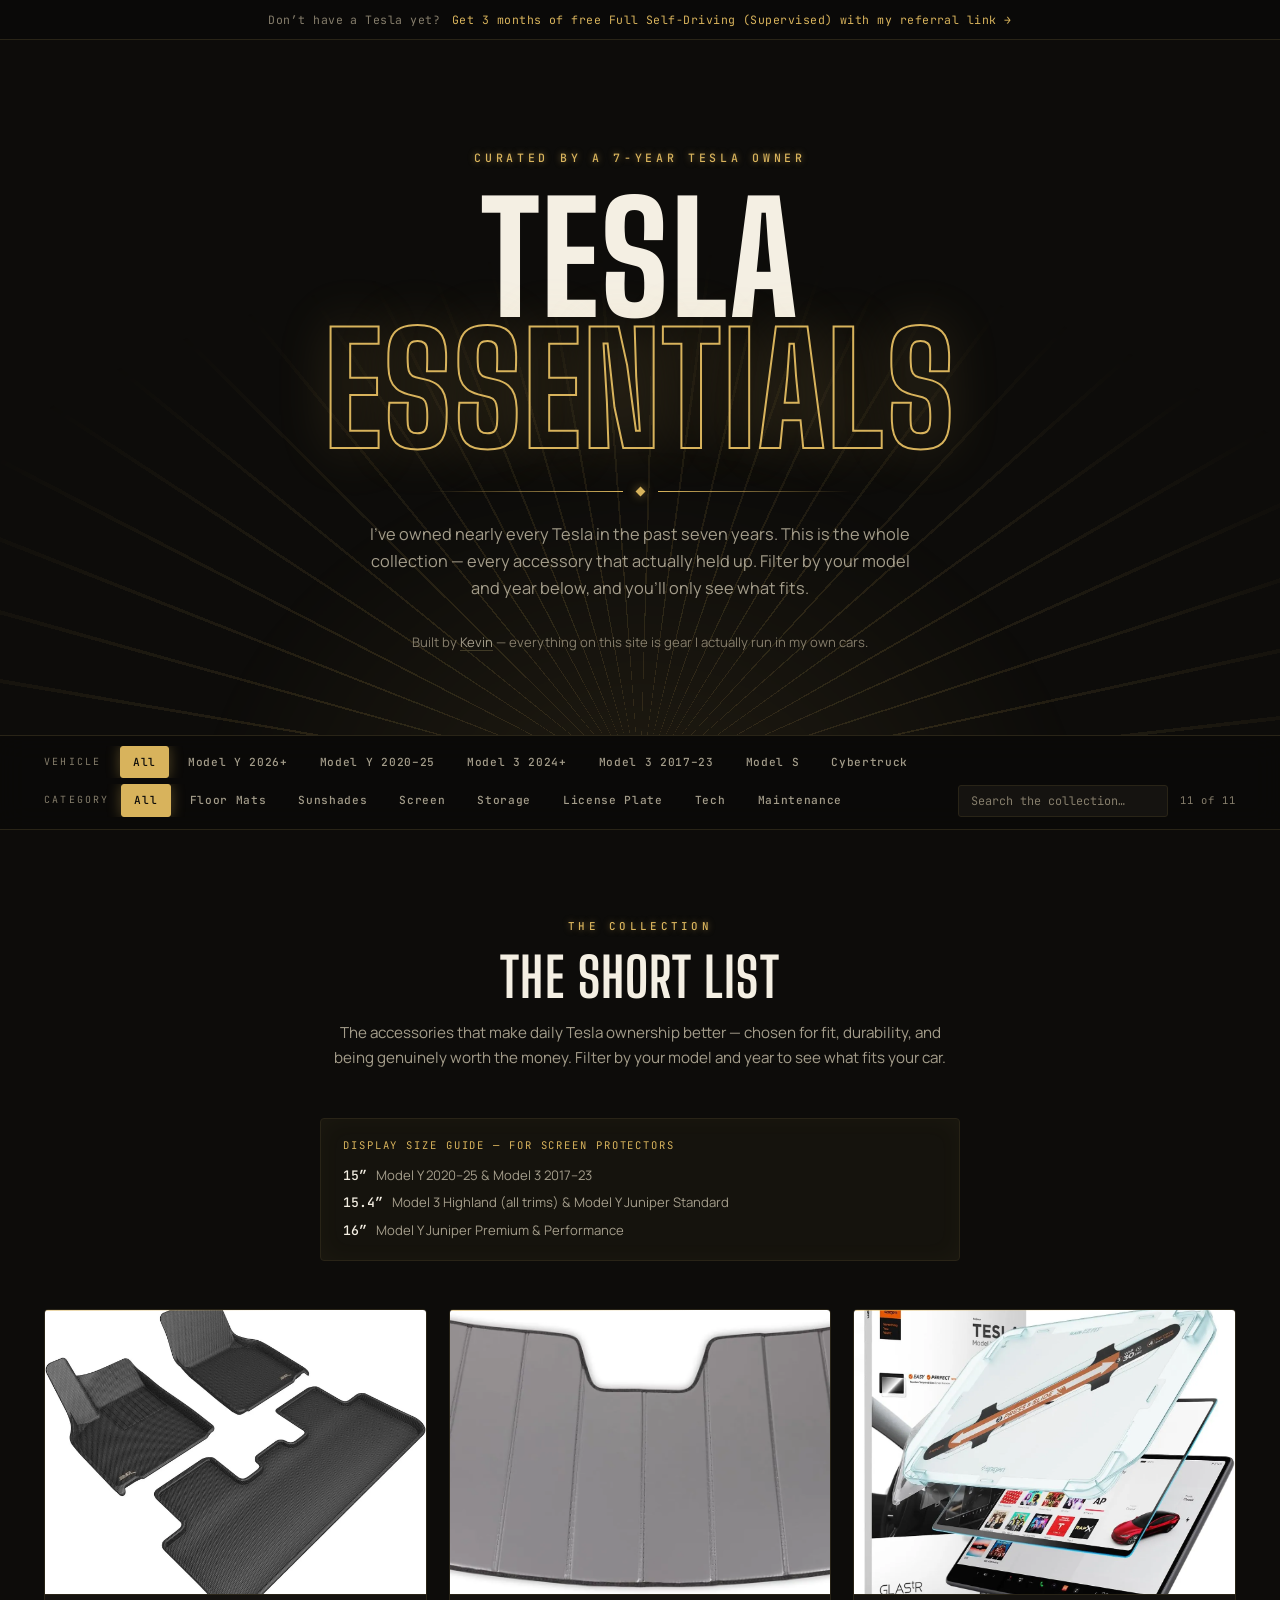
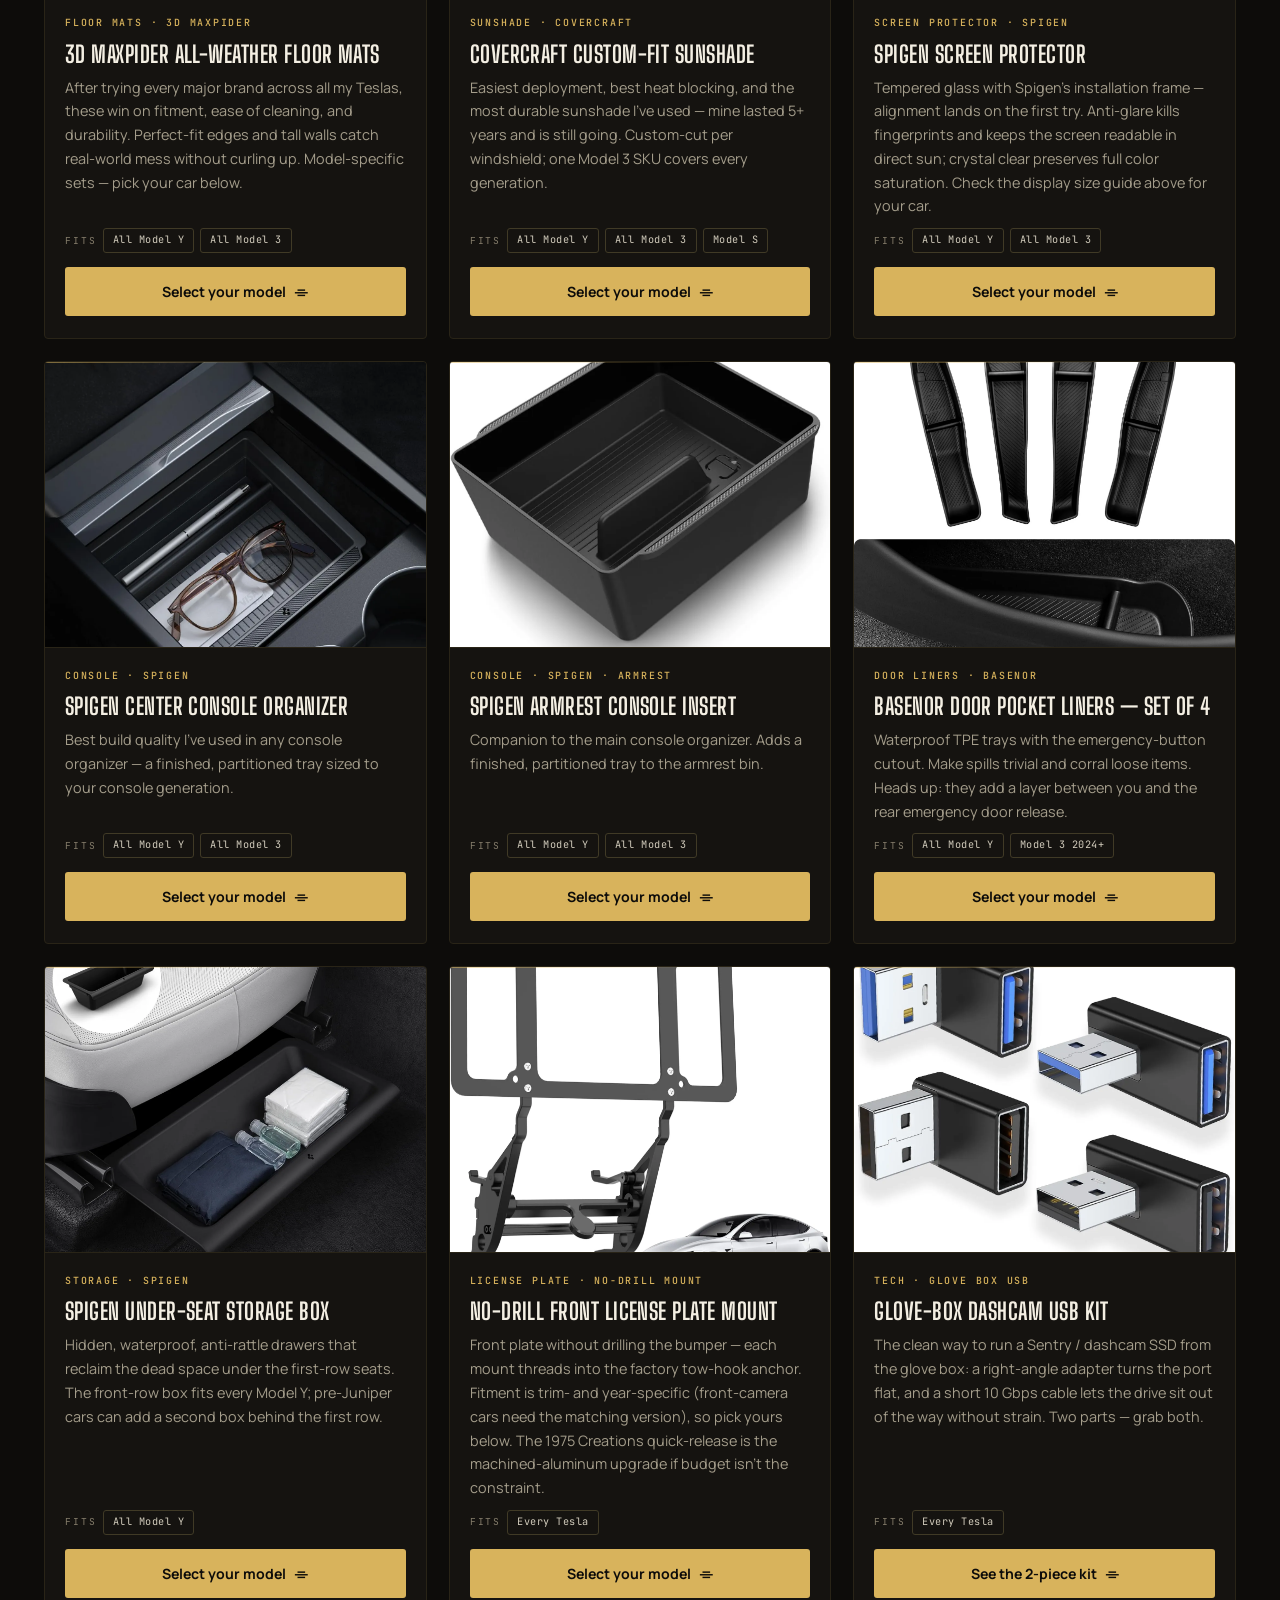
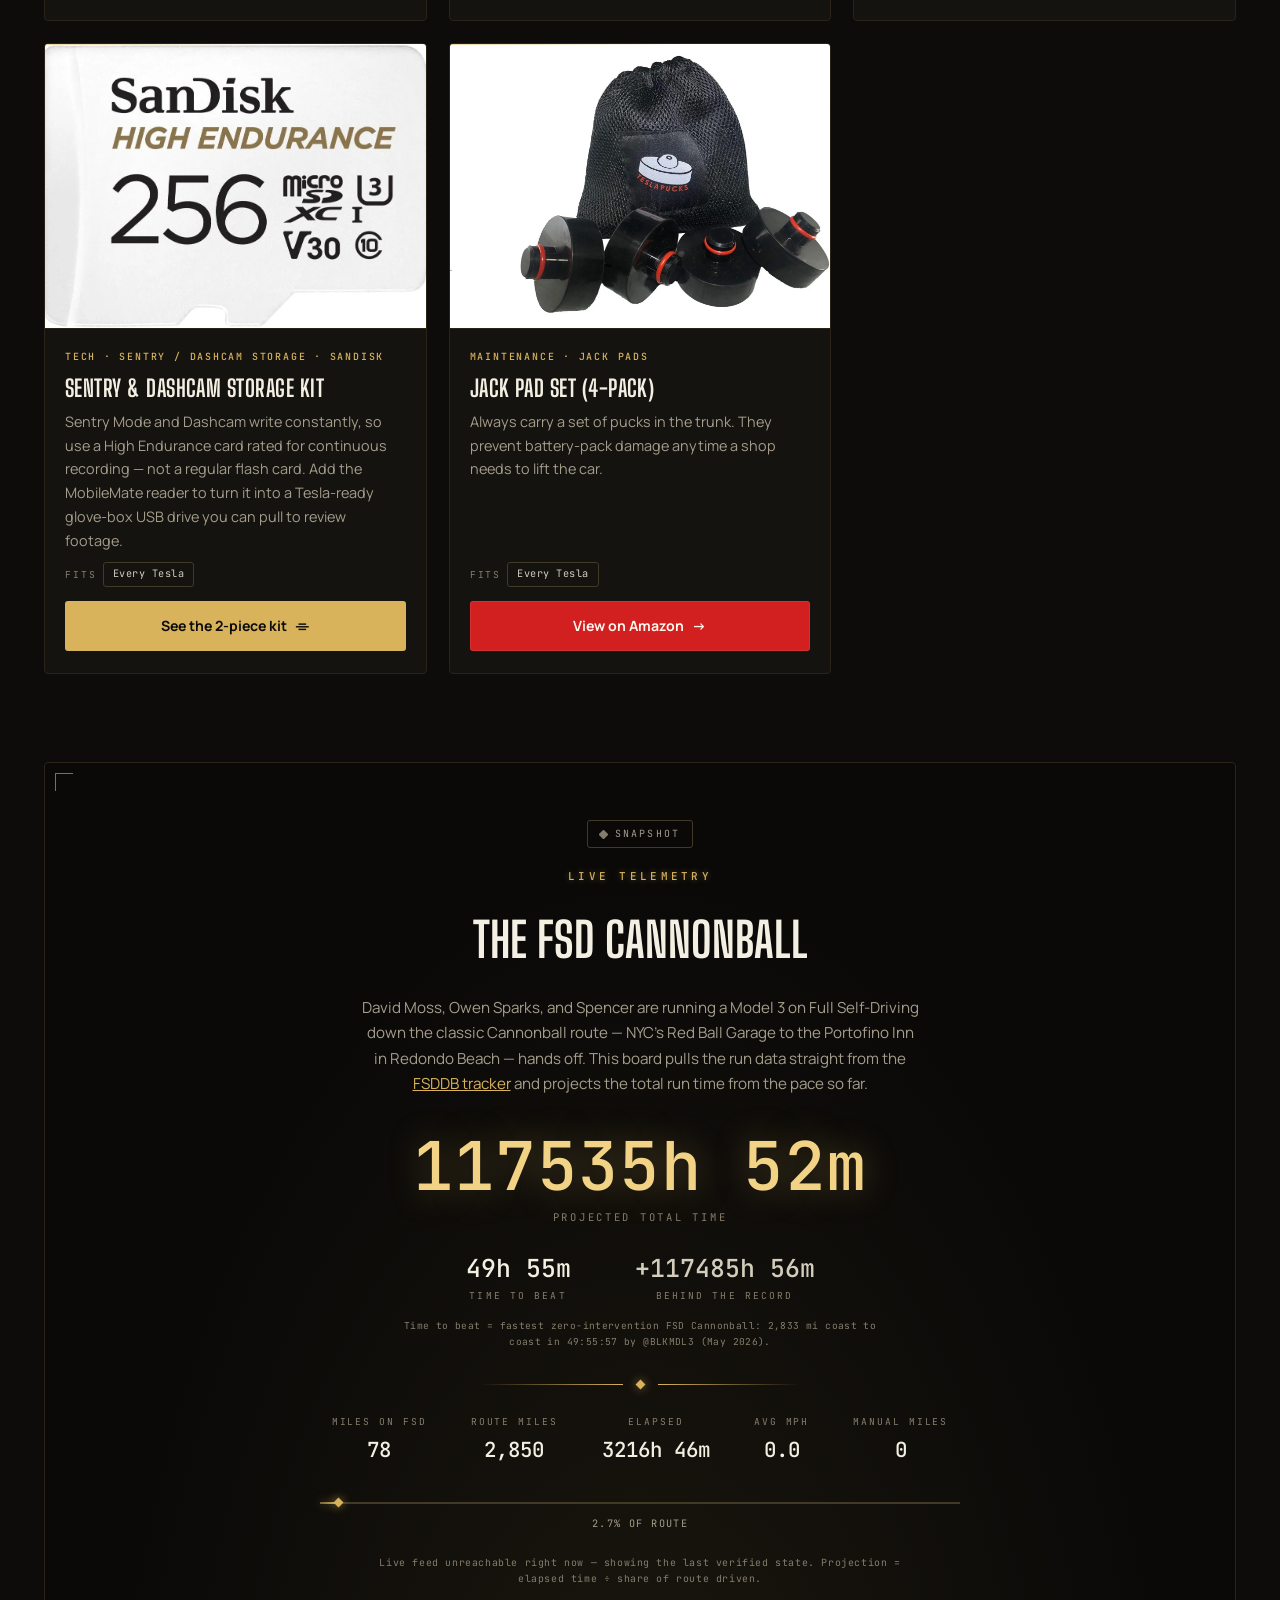
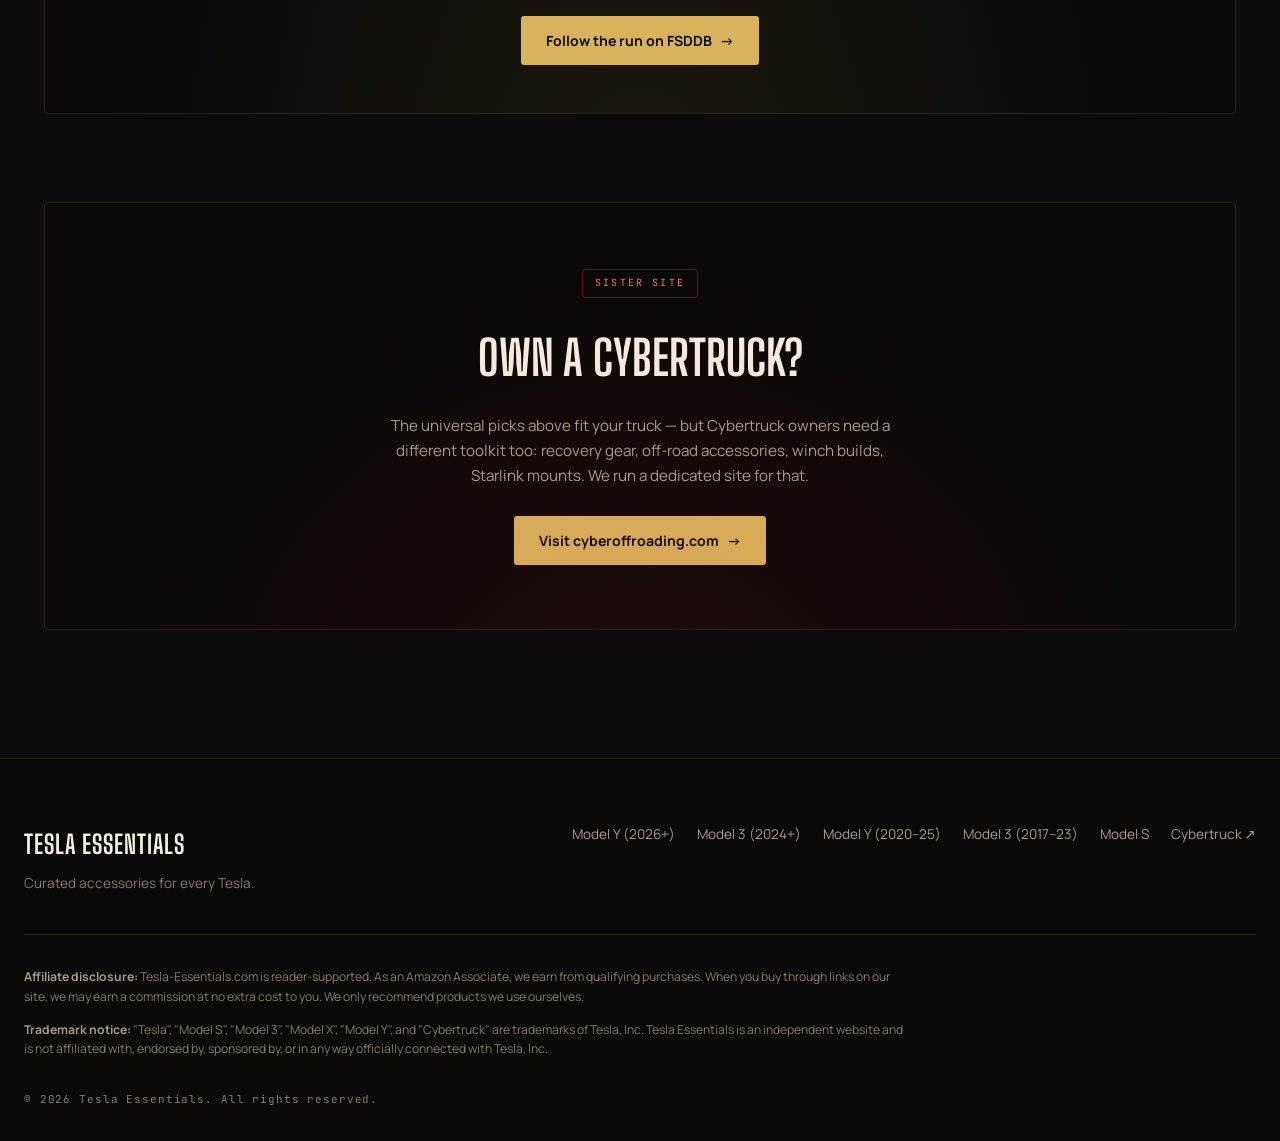
==== commit 42586621: "Rebuild cannonball.js against the real fsddb tracker structure Probed the live site via a temporary " ====
--- a/index.html
+++ b/index.html
@@ -436,8 +436,9 @@
         <p class="section__eyebrow">Live Telemetry</p>
         <h2 id="cannonball-heading">The FSD Cannonball</h2>
         <p class="telemetry-card__lede">
-          David Moss put a Model 3 on Full Self-Driving coast to coast &mdash; hands off, zero interventions.
-          This board pulls his run data straight from the
+          David Moss, Owen Sparks, and Spencer are running a Model 3 on Full Self-Driving down the classic
+          Cannonball route &mdash; NYC's Red Ball Garage to the Portofino Inn in Redondo Beach &mdash; hands off.
+          This board pulls the run data straight from the
           <a href="https://fsddb.com/trackers/FSDCannonball" target="_blank" rel="noopener noreferrer">FSDDB tracker</a>
           and projects the total run time from the pace so far.
         </p>
@@ -457,7 +458,7 @@
             <p class="telemetry-race__label" id="tm-diff-label">Projected vs record</p>
           </div>
         </div>
-        <p class="telemetry-card__race-note">Time to beat = fastest zero-intervention FSD Cannonball: 2,833 mi coast to coast in 49h 55m (May 2026).</p>
+        <p class="telemetry-card__race-note">Time to beat = fastest zero-intervention FSD Cannonball: 2,833 mi coast to coast in 49:55:57 by @BLKMDL3 (May 2026).</p>
 
         <div class="deco-rule" aria-hidden="true"><span class="deco-rule__diamond"></span></div>
 
@@ -479,8 +480,8 @@
             <dd id="tm-speed">&mdash;</dd>
           </div>
           <div class="telemetry-stat">
-            <dt>Interventions</dt>
-            <dd id="tm-interventions">&mdash;</dd>
+            <dt>Manual miles</dt>
+            <dd id="tm-manual">&mdash;</dd>
           </div>
         </dl>
 
@@ -569,6 +570,6 @@
   </footer>
 
   <script defer src="js/main.js?v=8"></script>
-  <script defer src="js/cannonball.js?v=2"></script>
+  <script defer src="js/cannonball.js?v=3"></script>
 </body>
 </html>
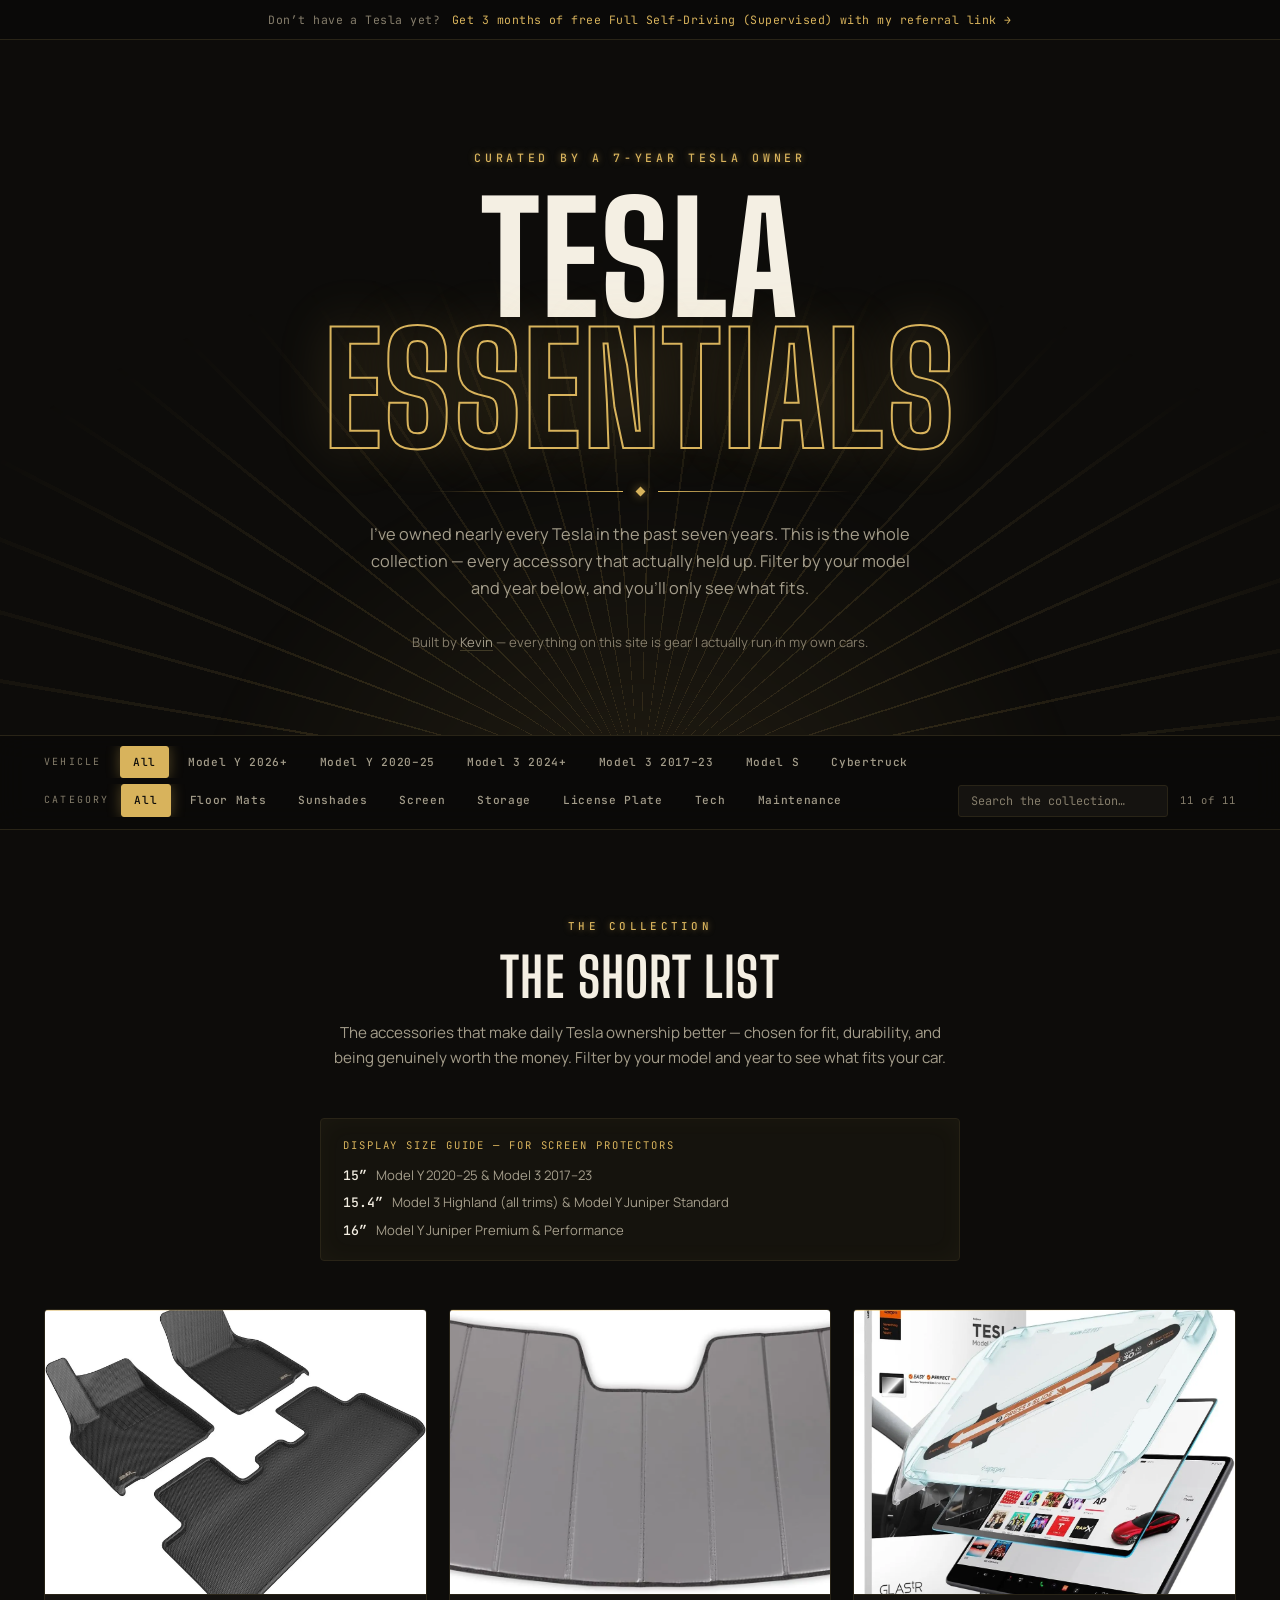
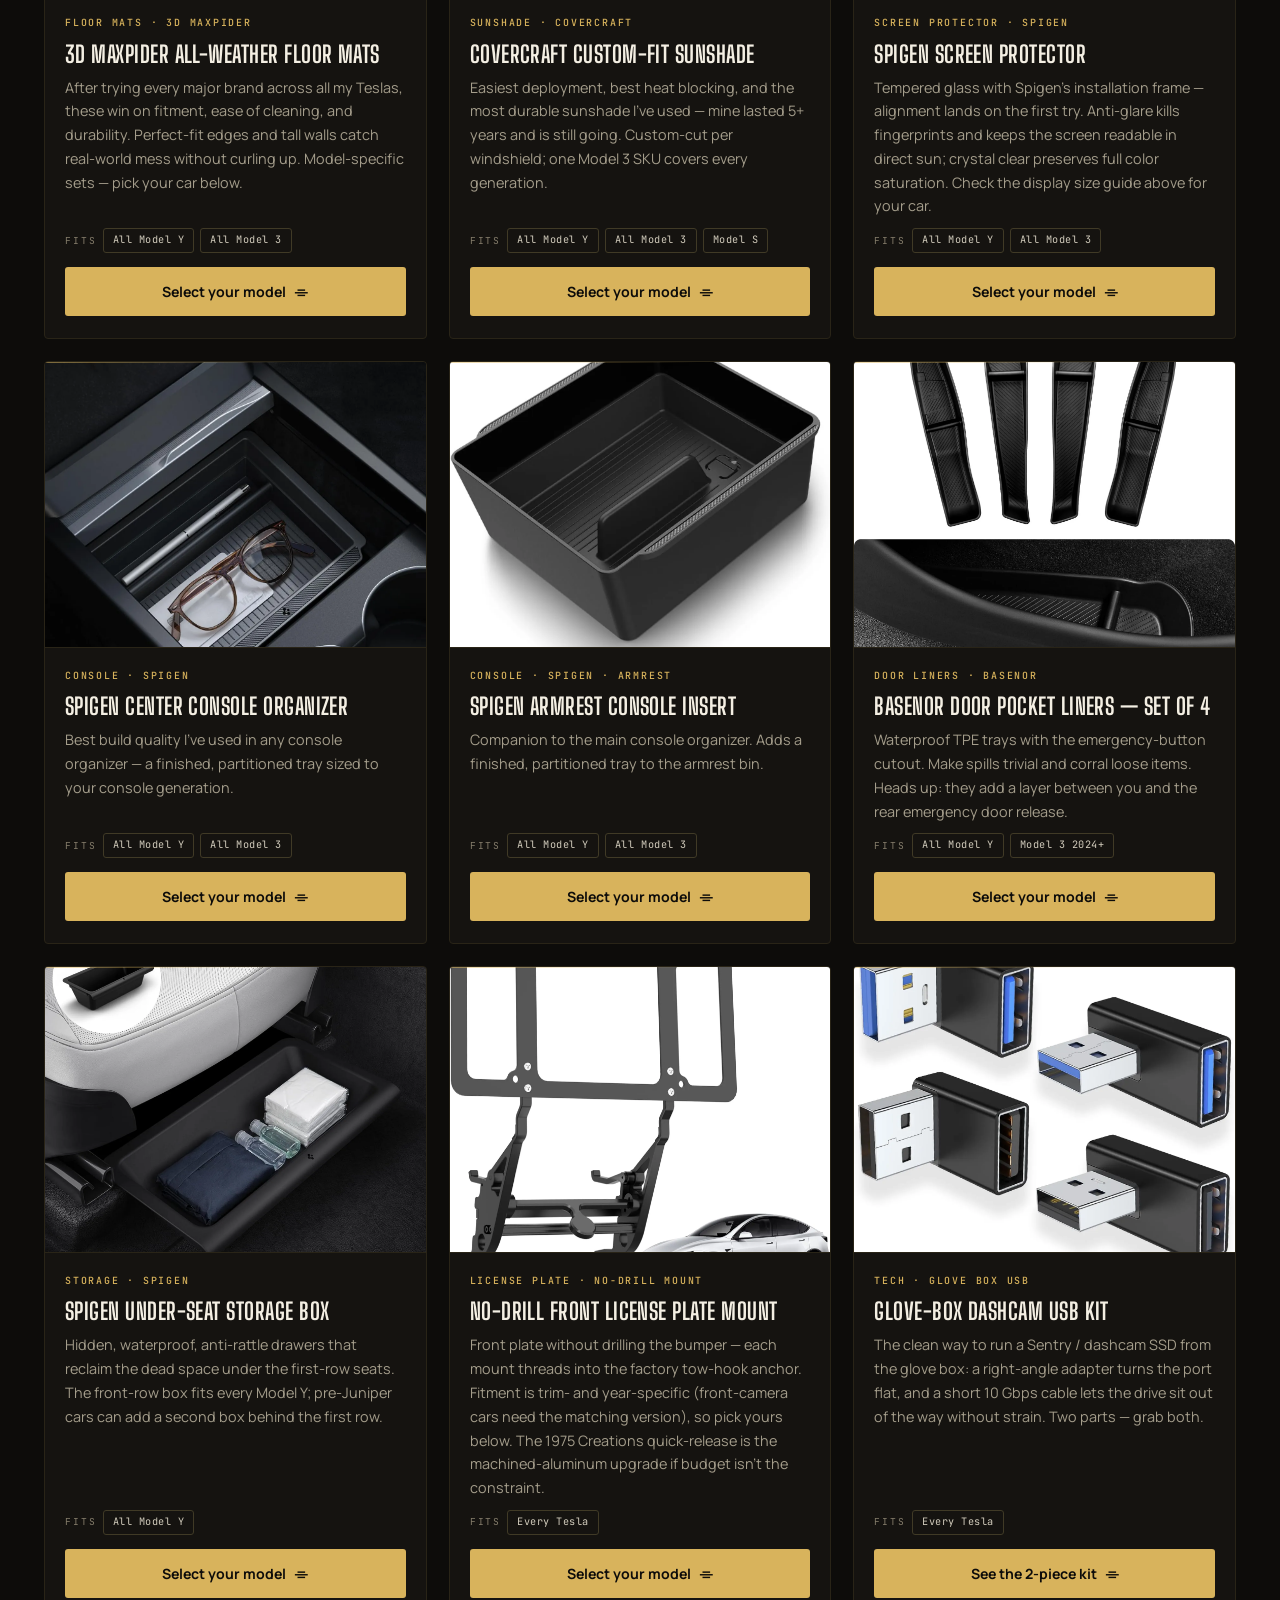
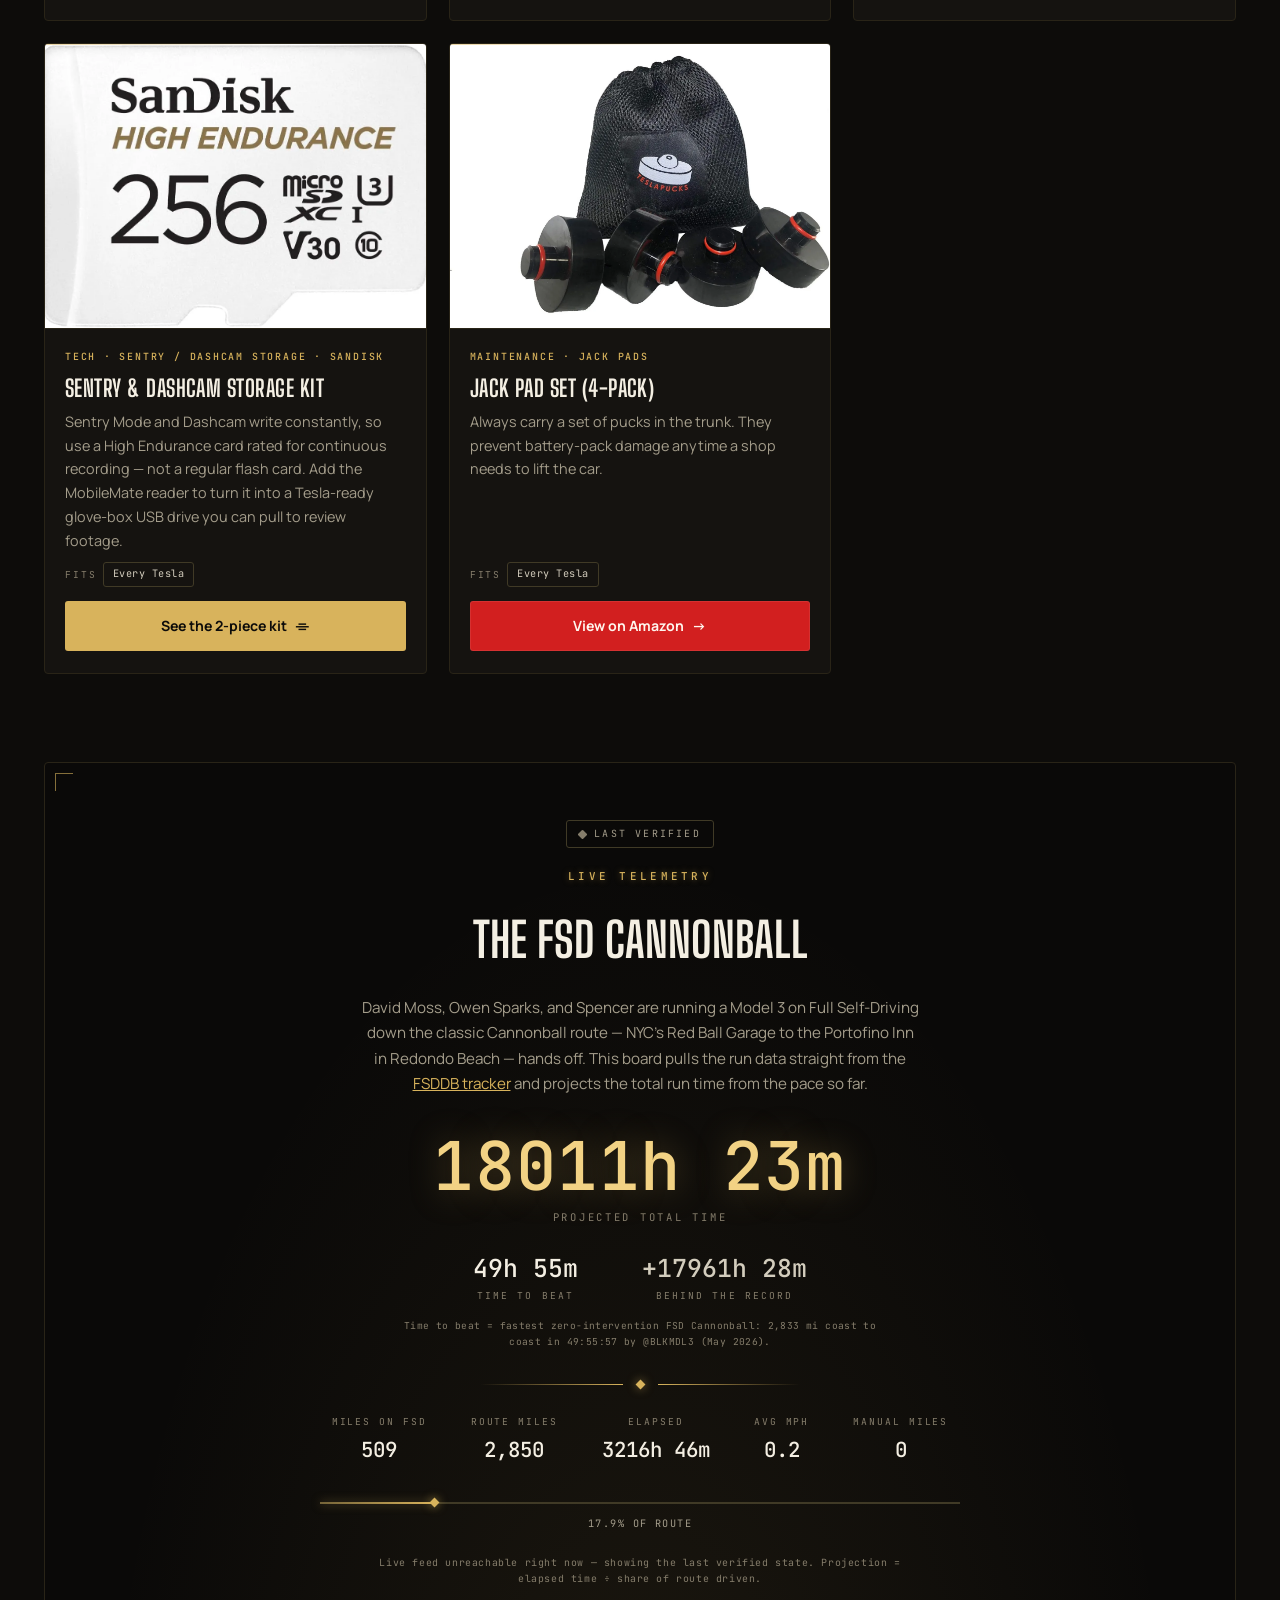
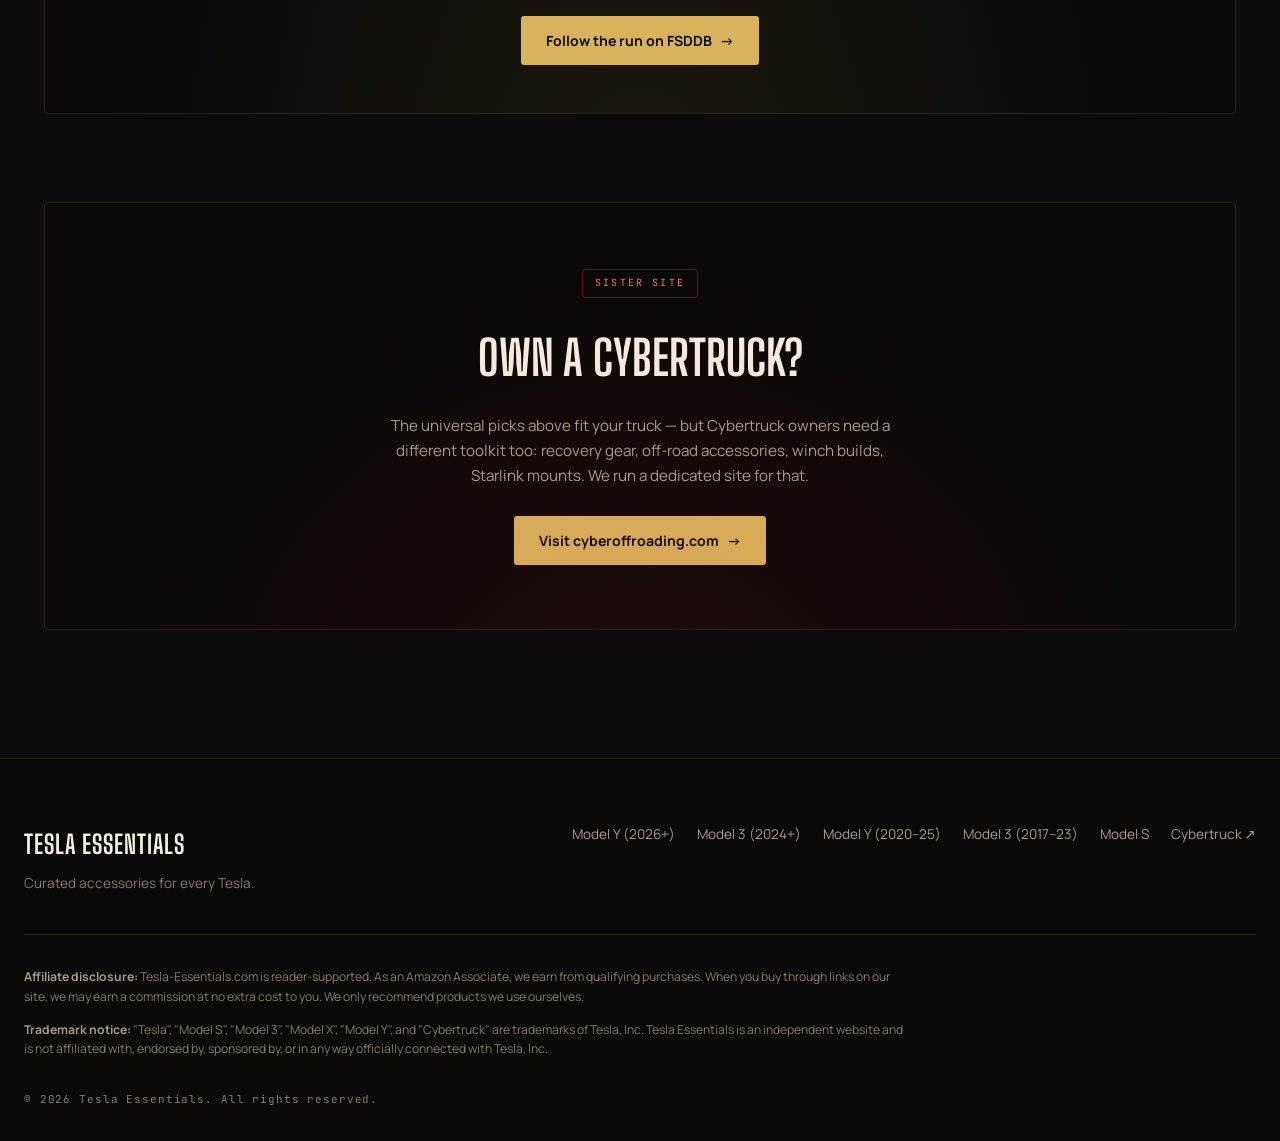
==== commit f84537f4: "Make the board resilient: instant fallback paint + GitHub-hosted data relay The user's phone caught " ====
--- a/index.html
+++ b/index.html
@@ -570,6 +570,6 @@
   </footer>
 
   <script defer src="js/main.js?v=8"></script>
-  <script defer src="js/cannonball.js?v=3"></script>
+  <script defer src="js/cannonball.js?v=4"></script>
 </body>
 </html>
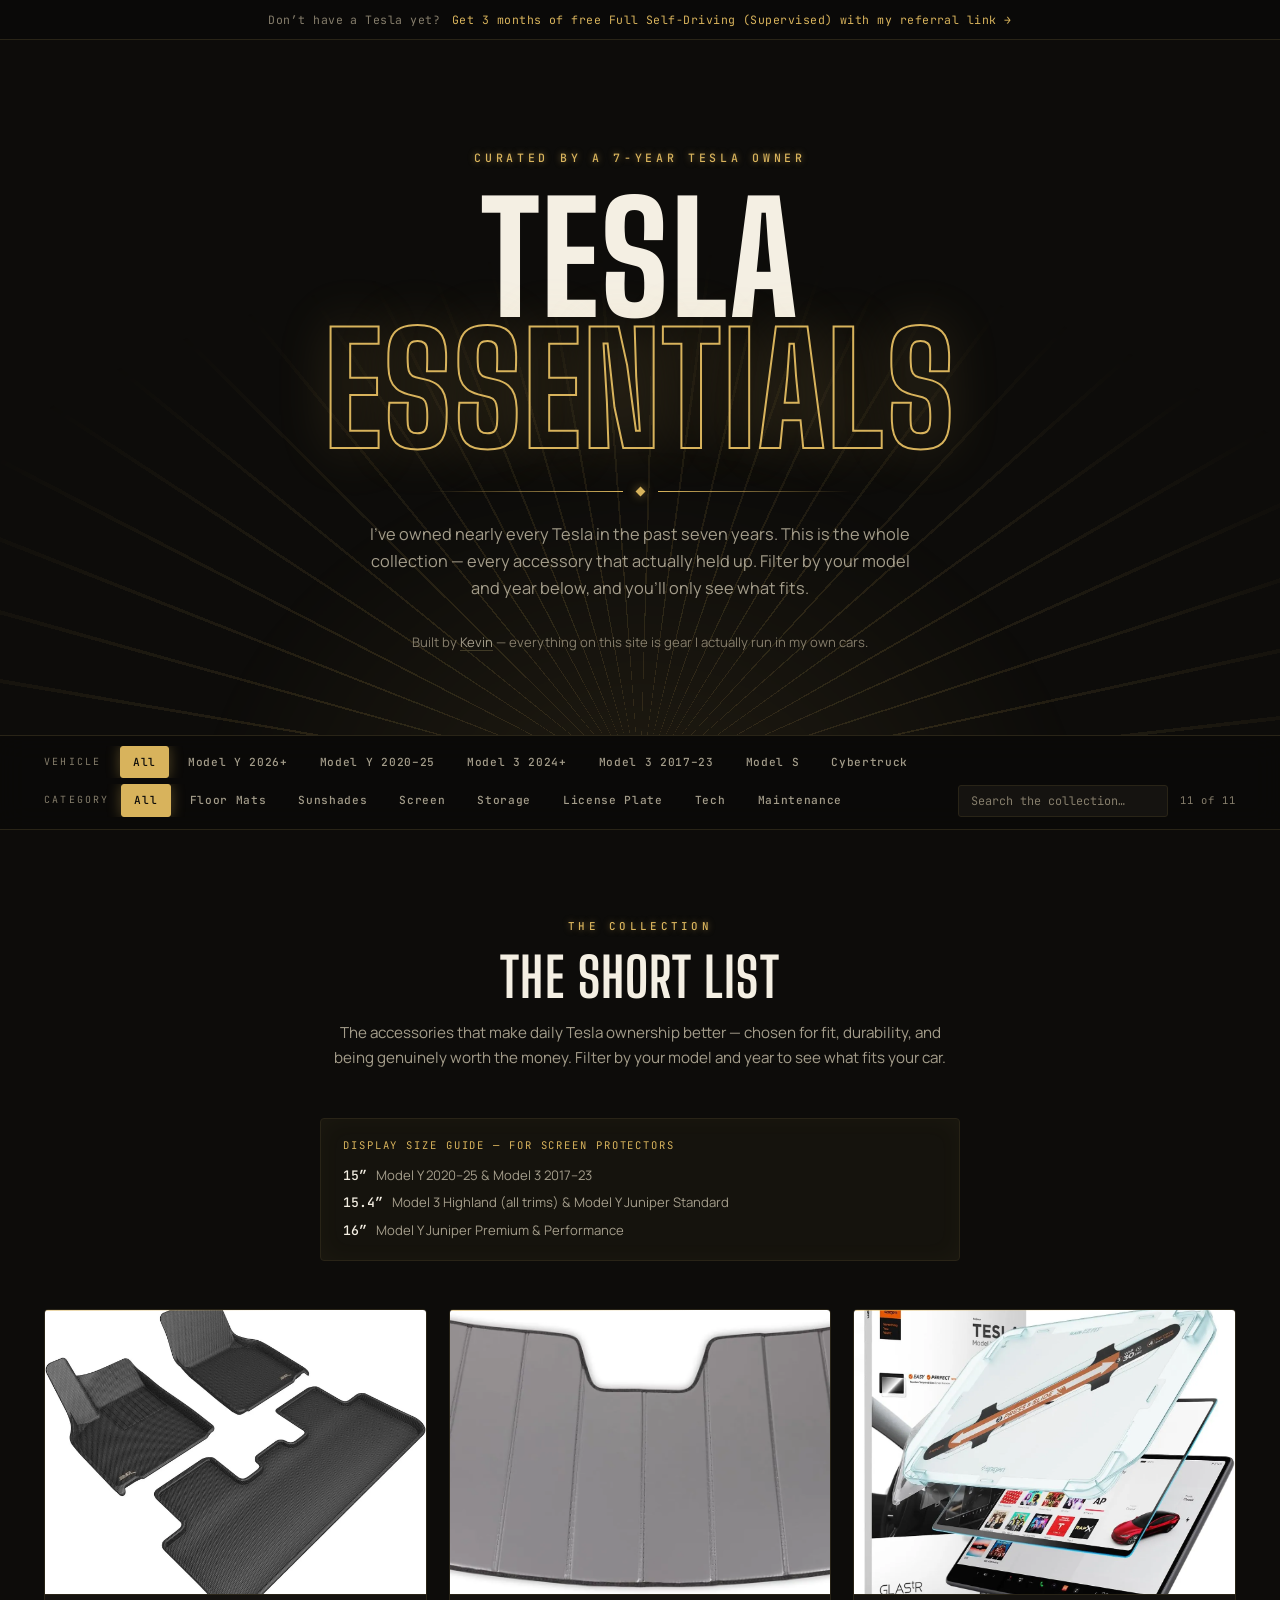
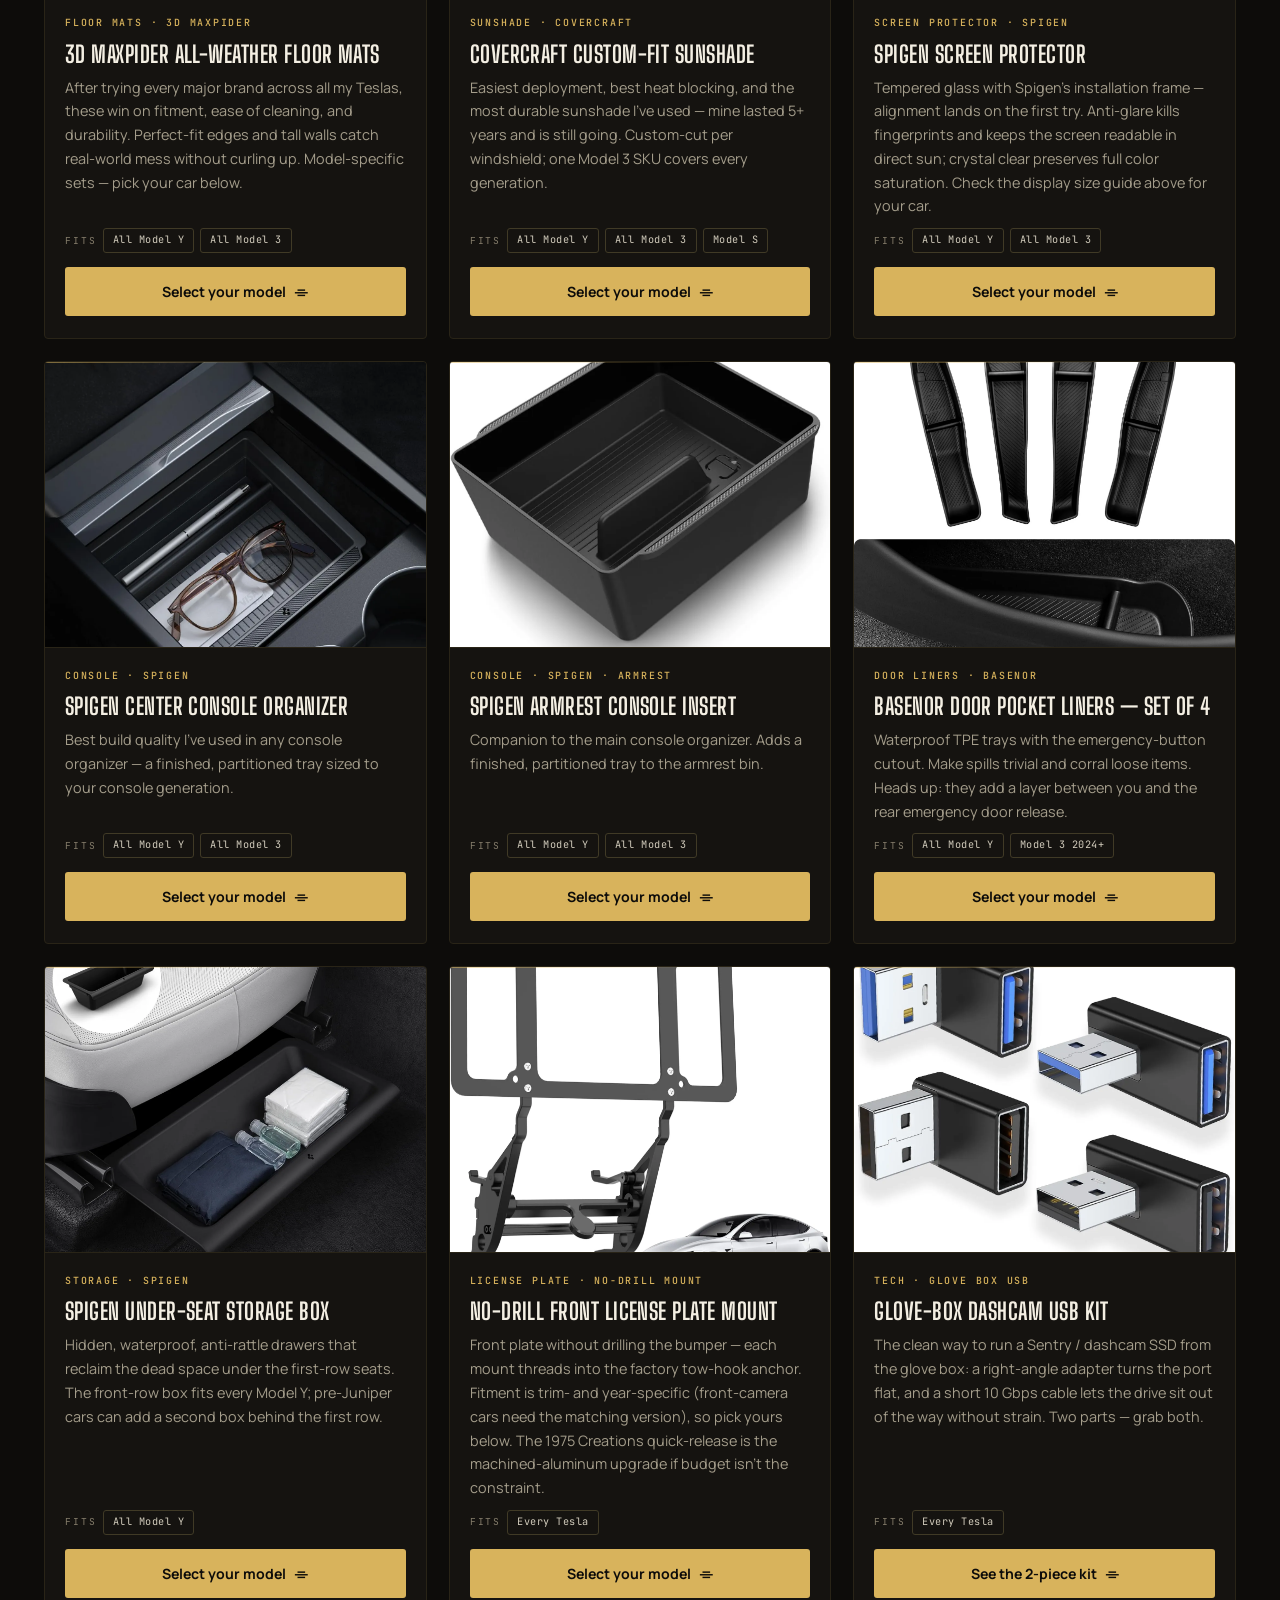
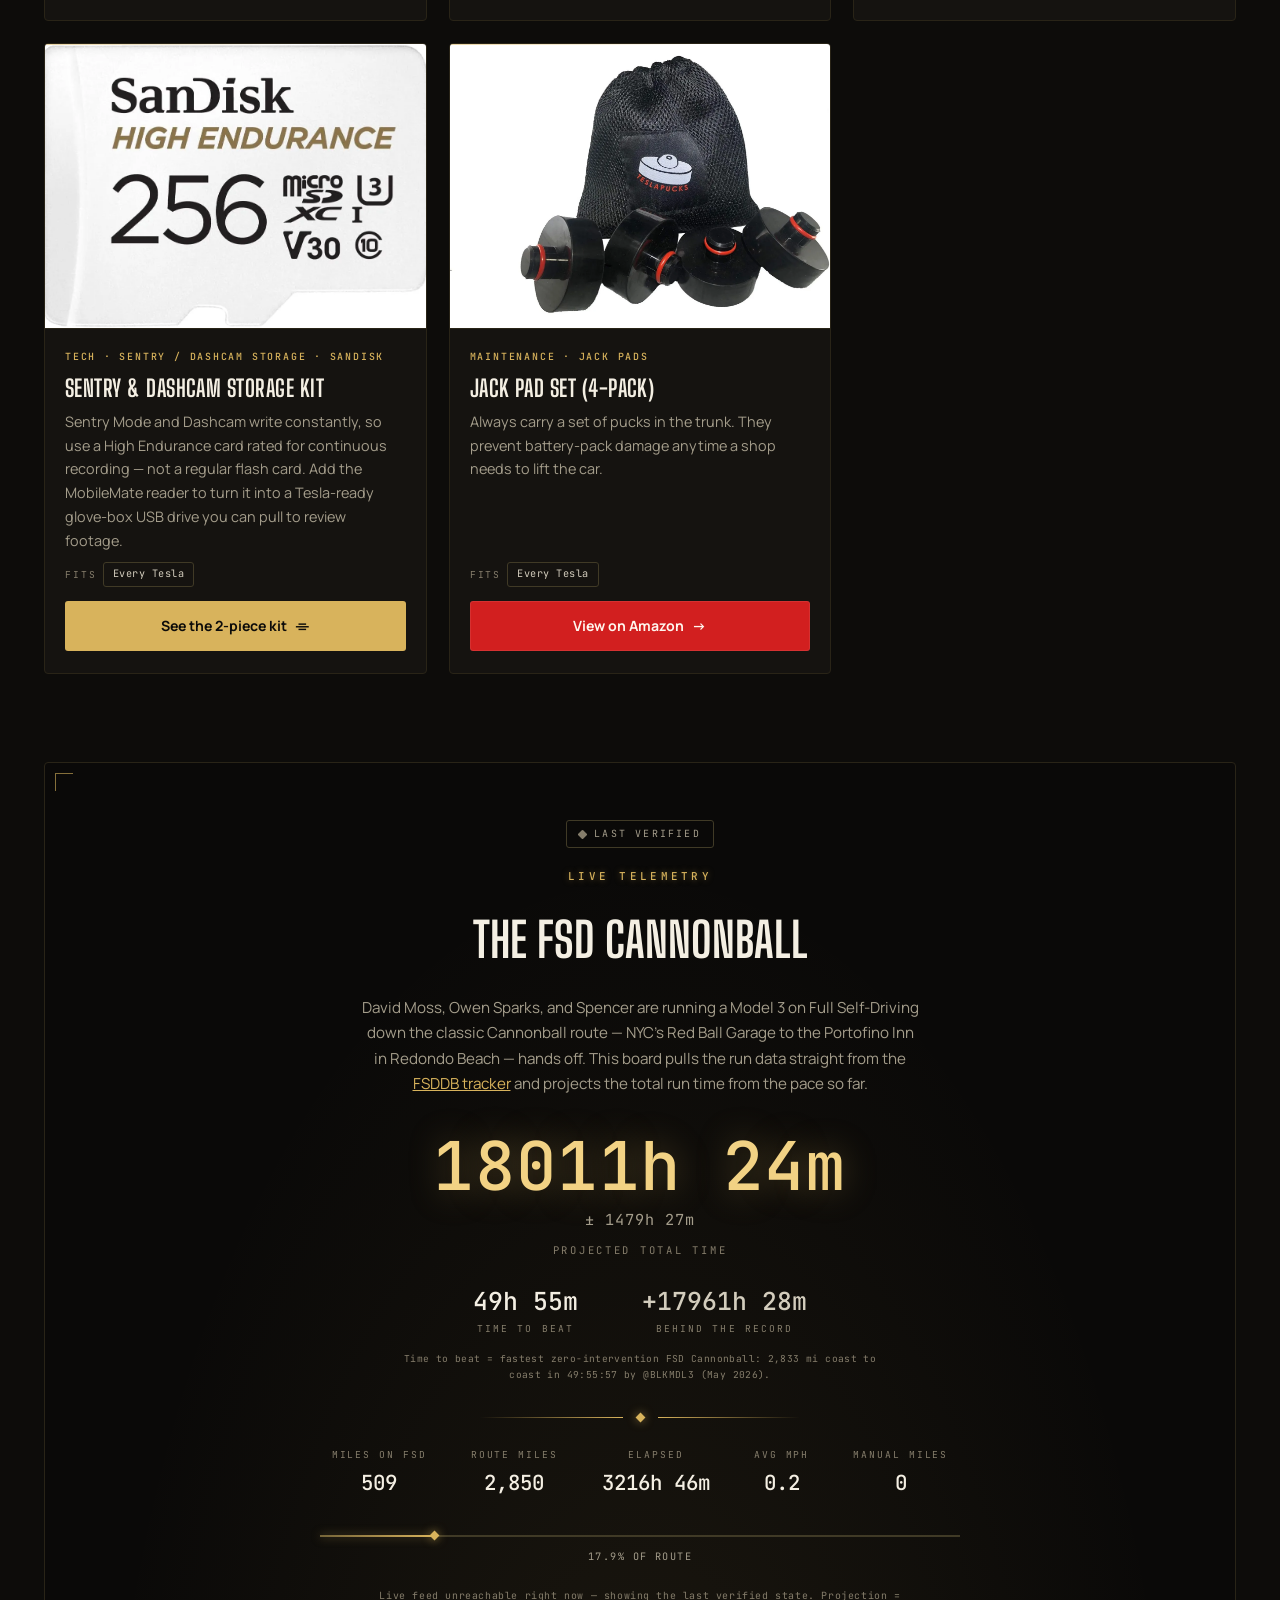
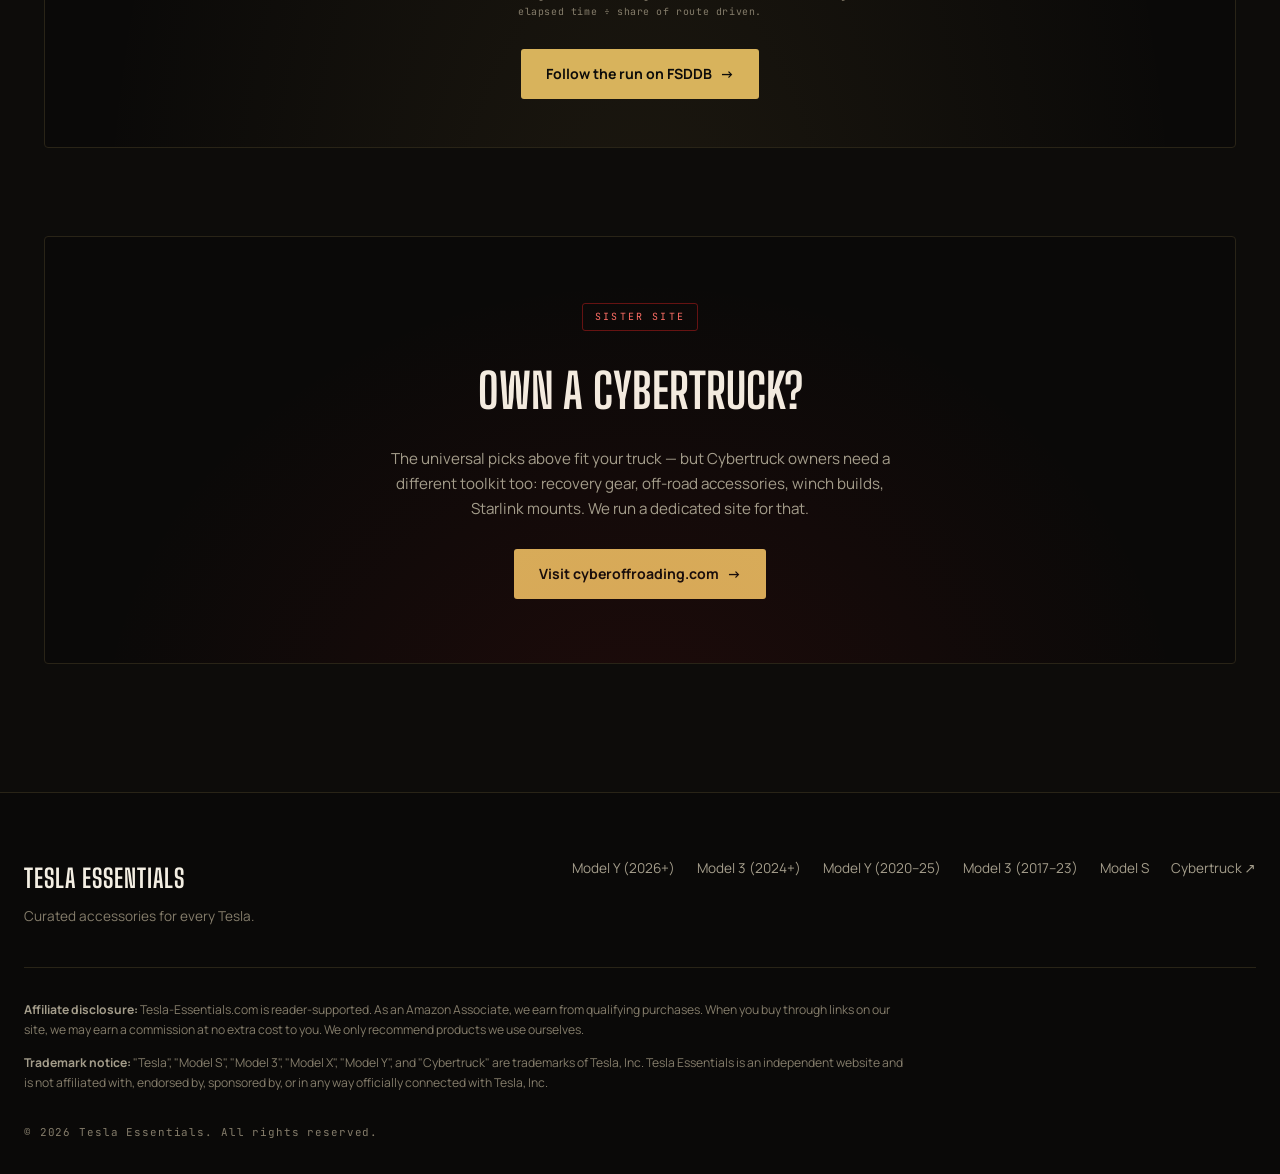
==== commit b480d052: "Add an honesty band (±) to the projected total time The projection is elapsed ÷ share of route drive" ====
--- a/index.html
+++ b/index.html
@@ -36,7 +36,7 @@
   <link href="https://fonts.googleapis.com/css2?family=Big+Shoulders+Display:wght@600;700;800&family=Manrope:wght@400;500;600;700&family=JetBrains+Mono:wght@400;500&display=swap" rel="stylesheet">
 
   <!-- Stylesheet -->
-  <link rel="stylesheet" href="css/style.css?v=17">
+  <link rel="stylesheet" href="css/style.css?v=18">
 
   <!-- JSON-LD: WebSite -->
   <script type="application/ld+json">
@@ -445,6 +445,8 @@
 
         <div class="telemetry-card__hero">
           <p class="telemetry-card__hero-value" id="tm-projected">&mdash;</p>
+          <p class="telemetry-card__hero-band" id="tm-band" hidden
+             title="Pace uncertainty: ±10% of the time still to drive. The hours already driven are fact; only the remainder is an estimate, so the band tightens as the run progresses.">&mdash;</p>
           <p class="telemetry-card__hero-label" id="tm-projected-label">Projected total time</p>
         </div>
 
@@ -570,6 +572,6 @@
   </footer>
 
   <script defer src="js/main.js?v=8"></script>
-  <script defer src="js/cannonball.js?v=4"></script>
+  <script defer src="js/cannonball.js?v=5"></script>
 </body>
 </html>
--- a/css/style.css
+++ b/css/style.css
@@ -985,6 +985,19 @@
   font-variant-numeric: tabular-nums;
 }
 
+/* Honesty band on the projection — quiet ash, no glow (it's a caveat,
+   not a headline). Hidden once the run is final. */
+.telemetry-card__hero-band {
+  margin-top: 8px;
+  font-family: var(--font-mono);
+  font-size: 0.95rem;
+  letter-spacing: 0.06em;
+  color: var(--ash);
+  font-variant-numeric: tabular-nums;
+}
+
+.telemetry-card__hero-band[hidden] { display: none; }
+
 .telemetry-card__hero-label {
   margin-top: 10px;
   font-family: var(--font-mono);
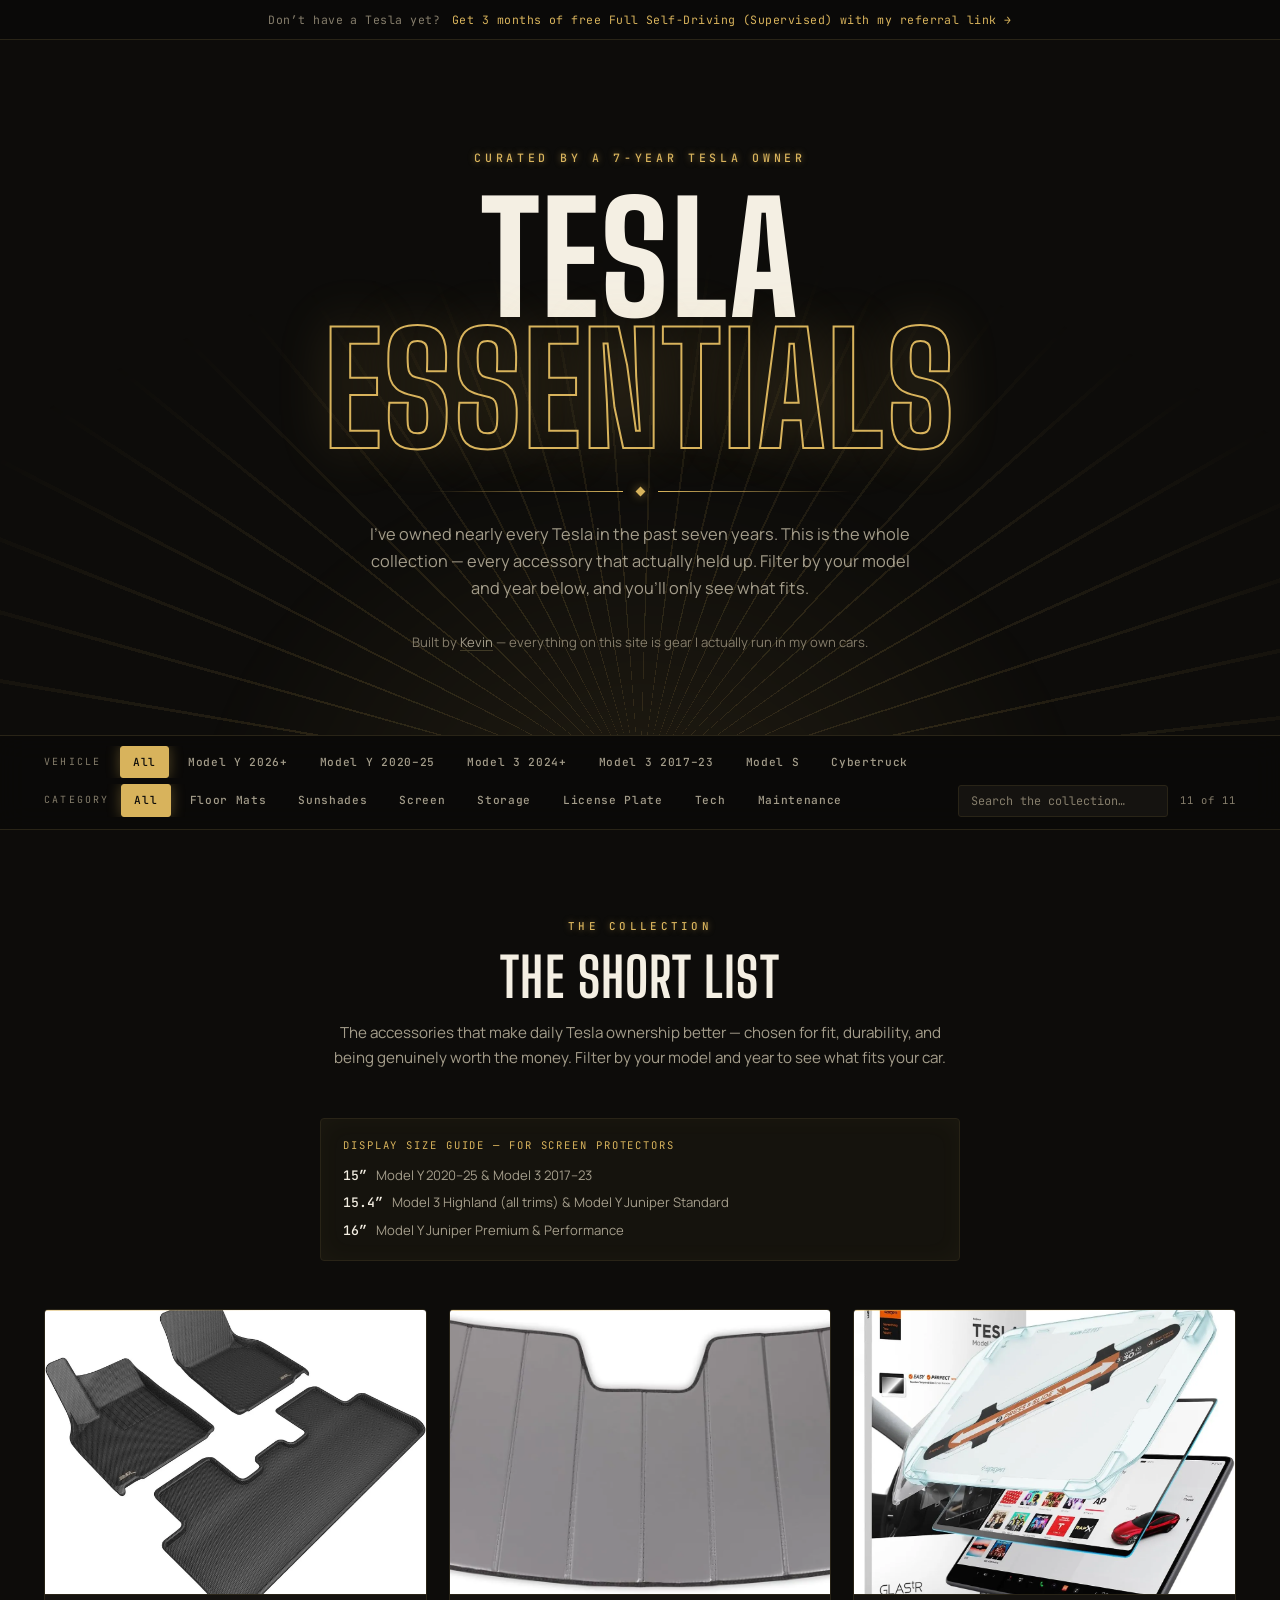
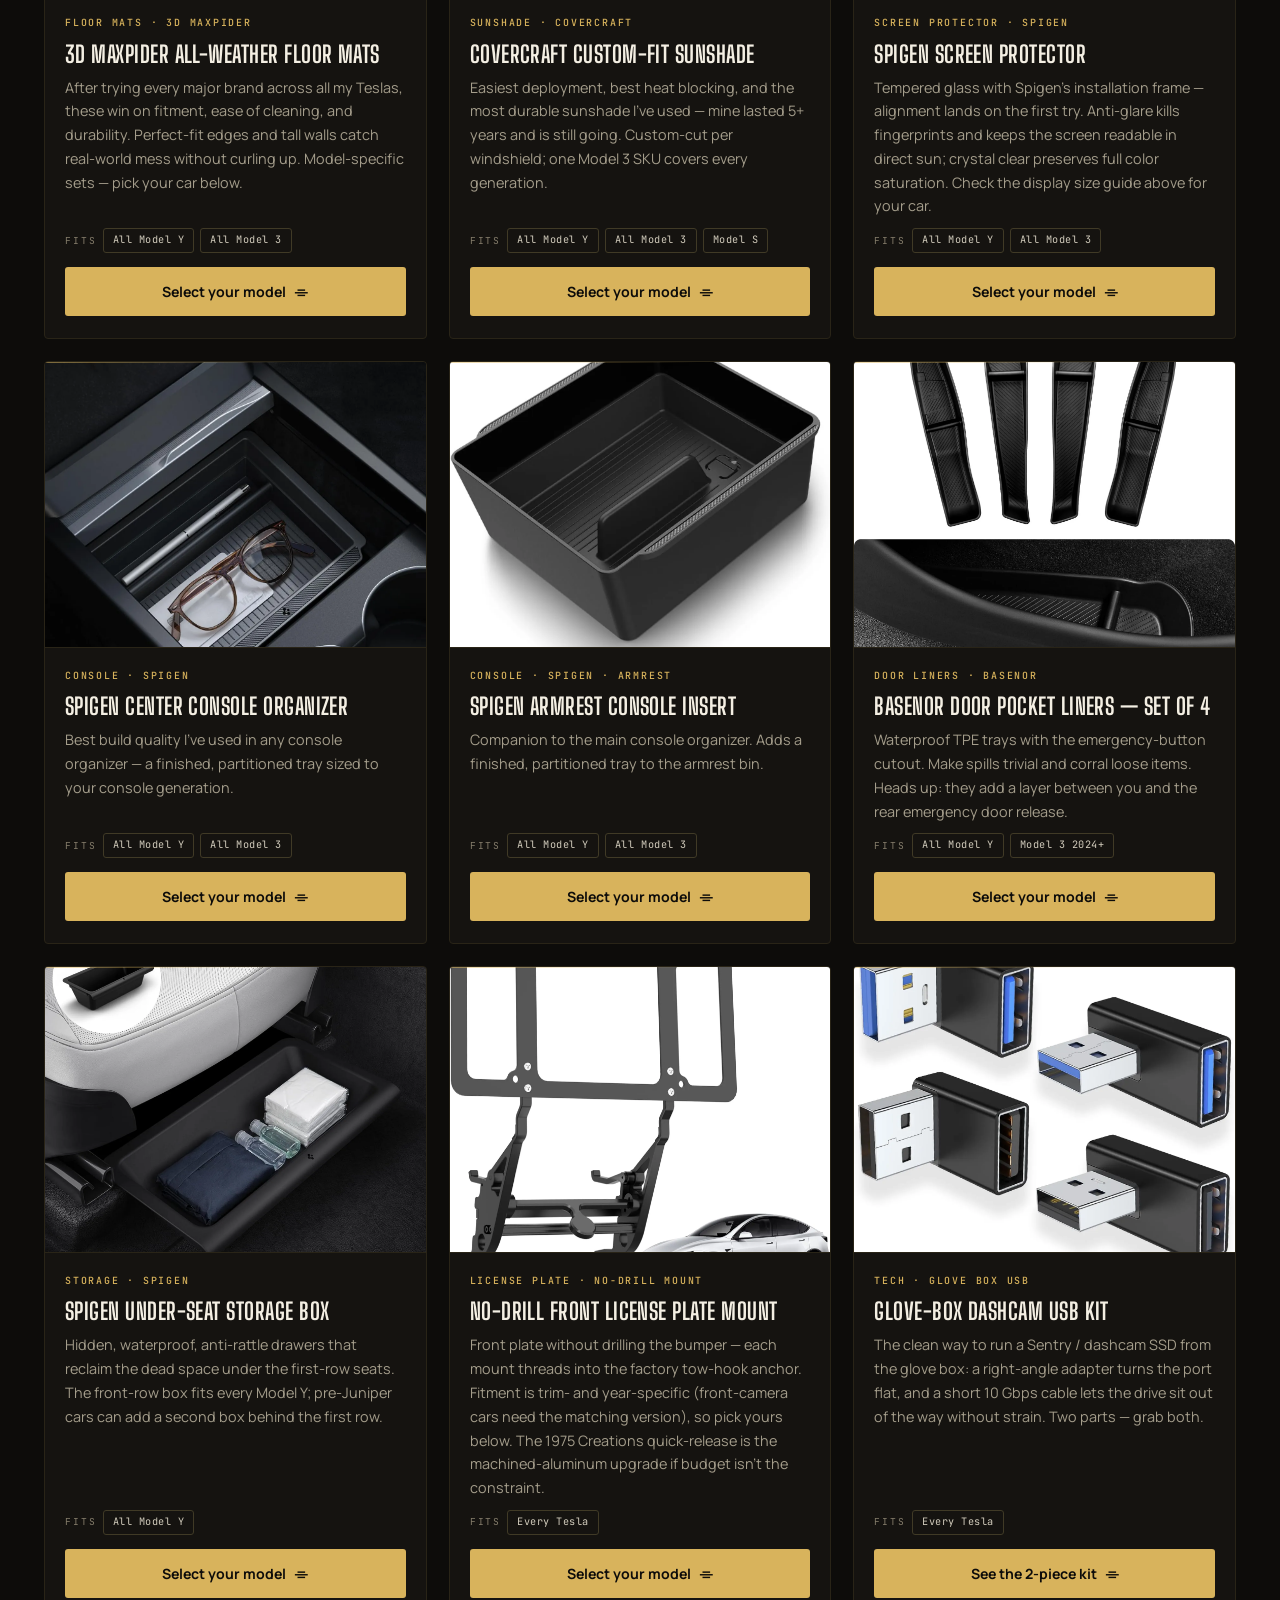
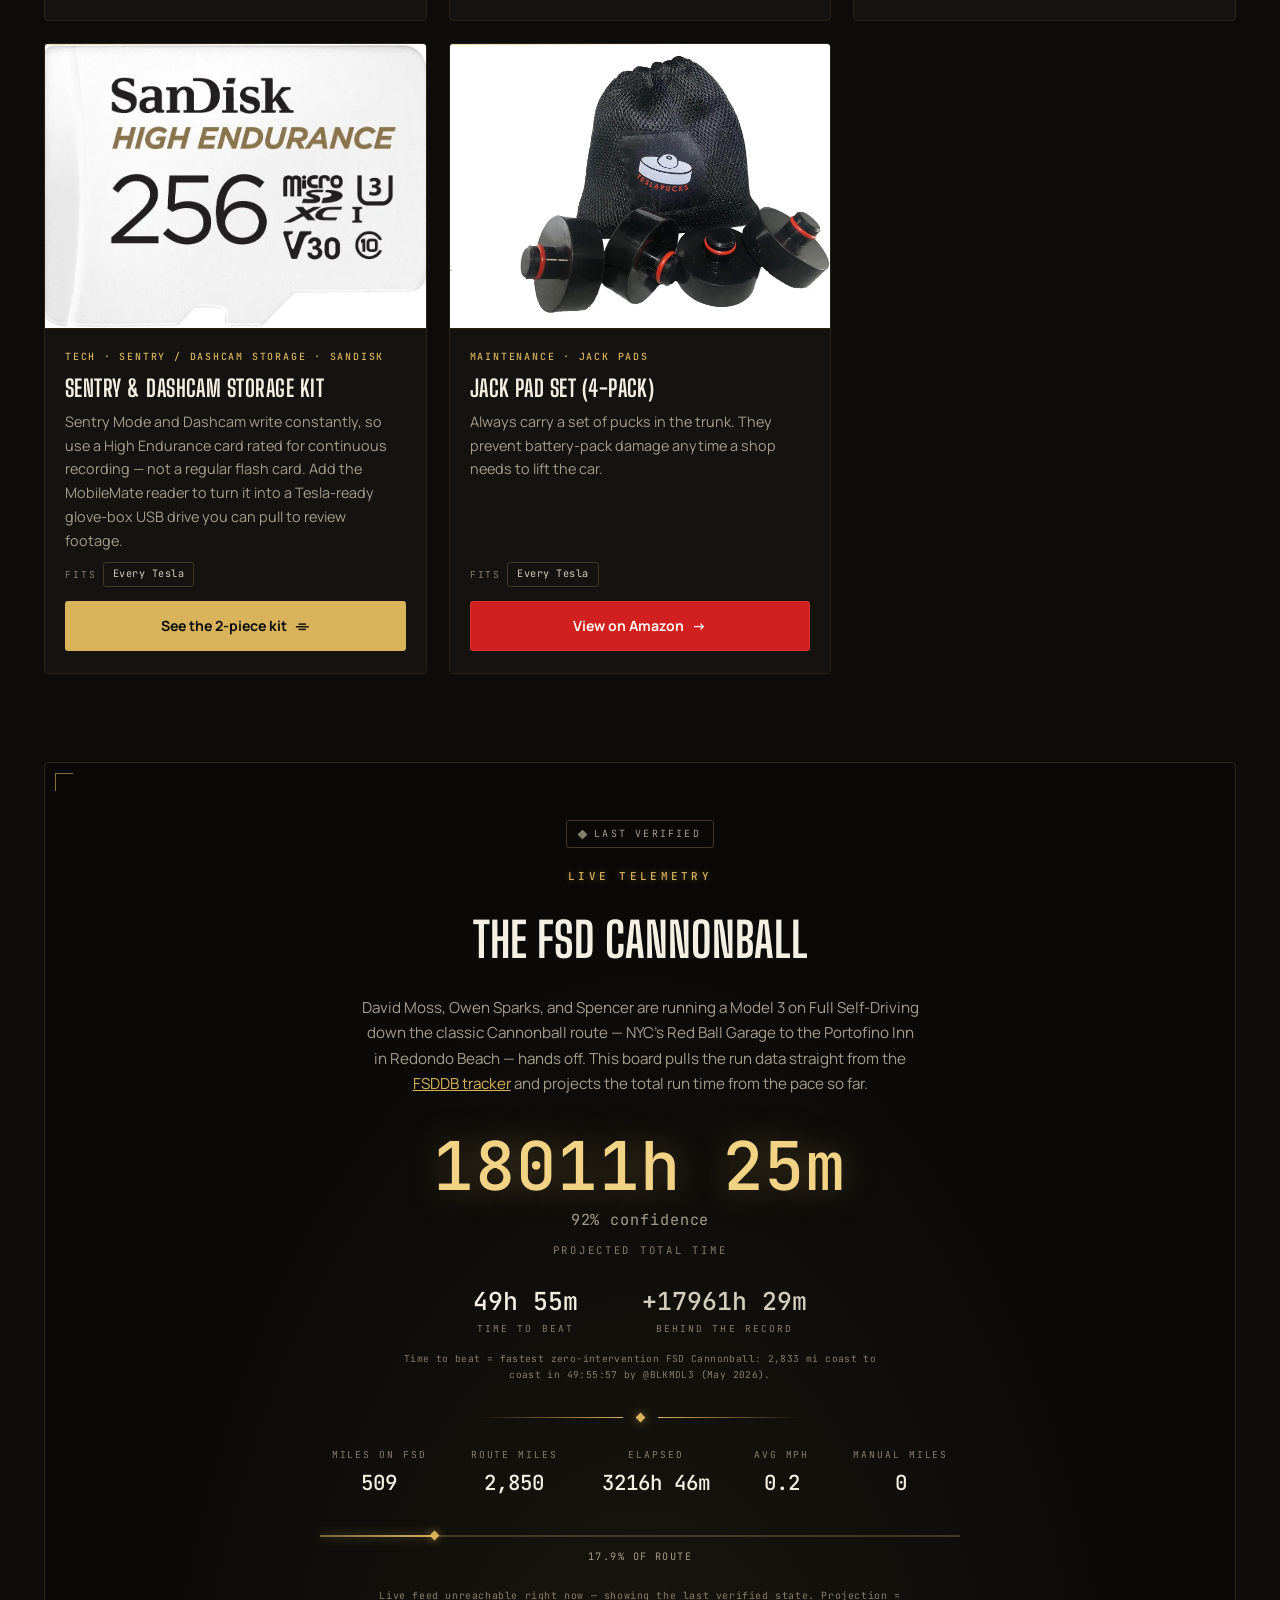
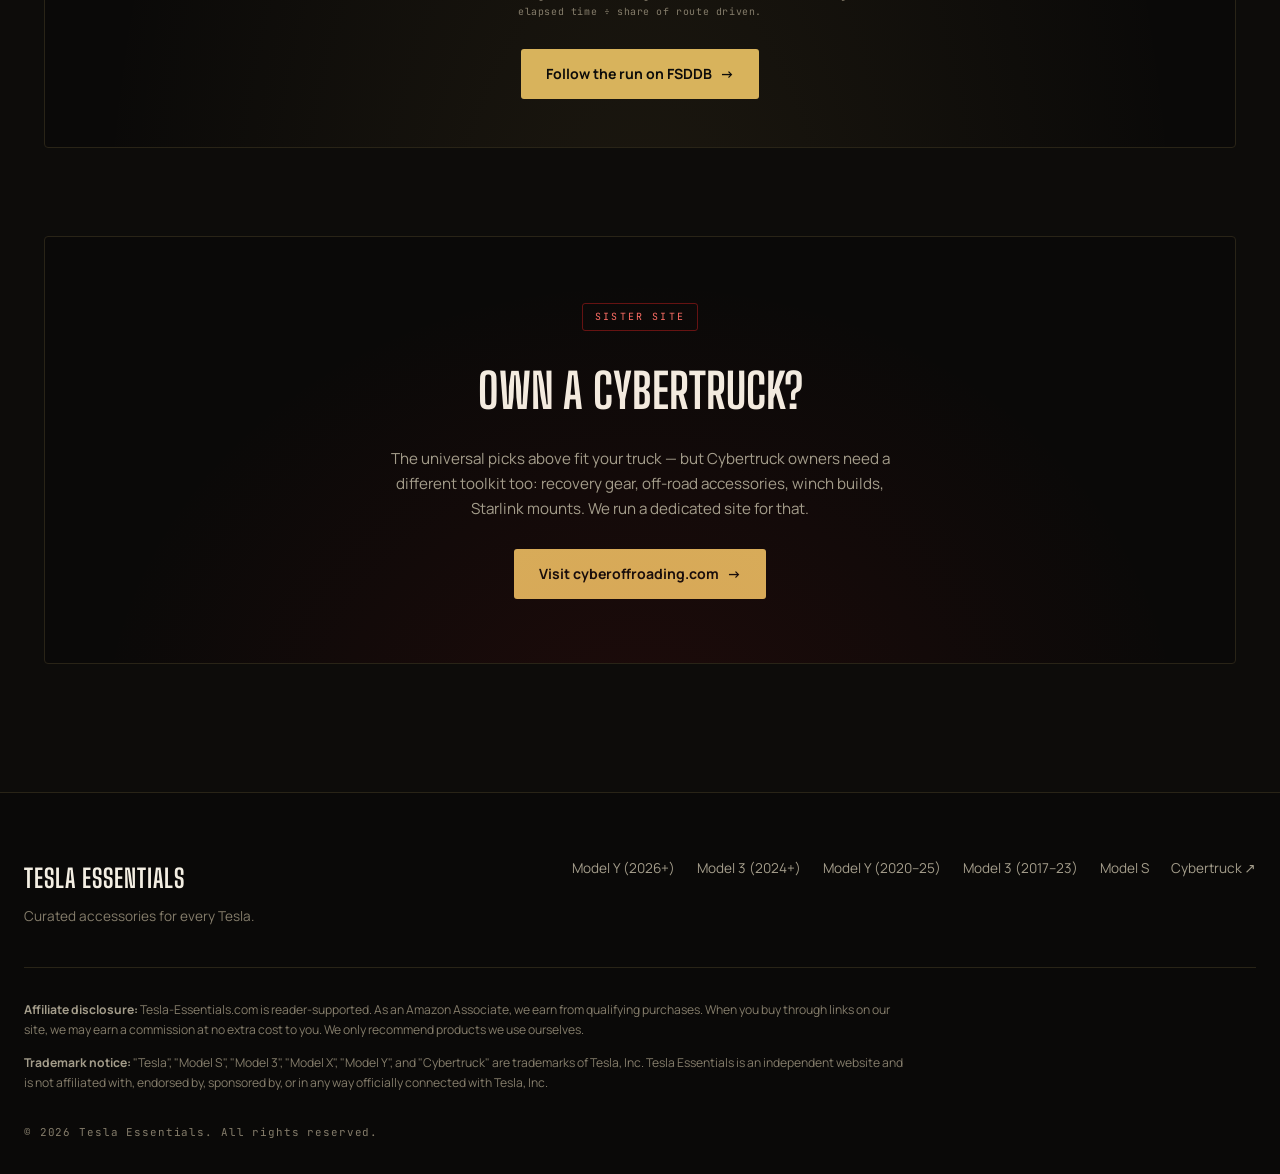
==== commit aa6227c9: "Replace the ± band with a confidence percentage Same uncertainty model (10% of the remaining time), " ====
--- a/index.html
+++ b/index.html
@@ -36,7 +36,7 @@
   <link href="https://fonts.googleapis.com/css2?family=Big+Shoulders+Display:wght@600;700;800&family=Manrope:wght@400;500;600;700&family=JetBrains+Mono:wght@400;500&display=swap" rel="stylesheet">
 
   <!-- Stylesheet -->
-  <link rel="stylesheet" href="css/style.css?v=18">
+  <link rel="stylesheet" href="css/style.css?v=19">
 
   <!-- JSON-LD: WebSite -->
   <script type="application/ld+json">
@@ -445,8 +445,8 @@
 
         <div class="telemetry-card__hero">
           <p class="telemetry-card__hero-value" id="tm-projected">&mdash;</p>
-          <p class="telemetry-card__hero-band" id="tm-band" hidden
-             title="Pace uncertainty: ±10% of the time still to drive. The hours already driven are fact; only the remainder is an estimate, so the band tightens as the run progresses.">&mdash;</p>
+          <p class="telemetry-card__hero-conf" id="tm-conf" hidden
+             title="Confidence = 100% minus the projection's pace uncertainty (a ±10% swing on the time still to drive). The hours already driven are fact, so confidence rises as the run progresses.">&mdash;</p>
           <p class="telemetry-card__hero-label" id="tm-projected-label">Projected total time</p>
         </div>
 
@@ -572,6 +572,6 @@
   </footer>
 
   <script defer src="js/main.js?v=8"></script>
-  <script defer src="js/cannonball.js?v=5"></script>
+  <script defer src="js/cannonball.js?v=6"></script>
 </body>
 </html>
--- a/css/style.css
+++ b/css/style.css
@@ -985,9 +985,9 @@
   font-variant-numeric: tabular-nums;
 }
 
-/* Honesty band on the projection — quiet ash, no glow (it's a caveat,
-   not a headline). Hidden once the run is final. */
-.telemetry-card__hero-band {
+/* Confidence line under the projection — quiet ash, no glow (it's a
+   caveat, not a headline). Hidden once the run is final. */
+.telemetry-card__hero-conf {
   margin-top: 8px;
   font-family: var(--font-mono);
   font-size: 0.95rem;
@@ -996,7 +996,7 @@
   font-variant-numeric: tabular-nums;
 }
 
-.telemetry-card__hero-band[hidden] { display: none; }
+.telemetry-card__hero-conf[hidden] { display: none; }
 
 .telemetry-card__hero-label {
   margin-top: 10px;
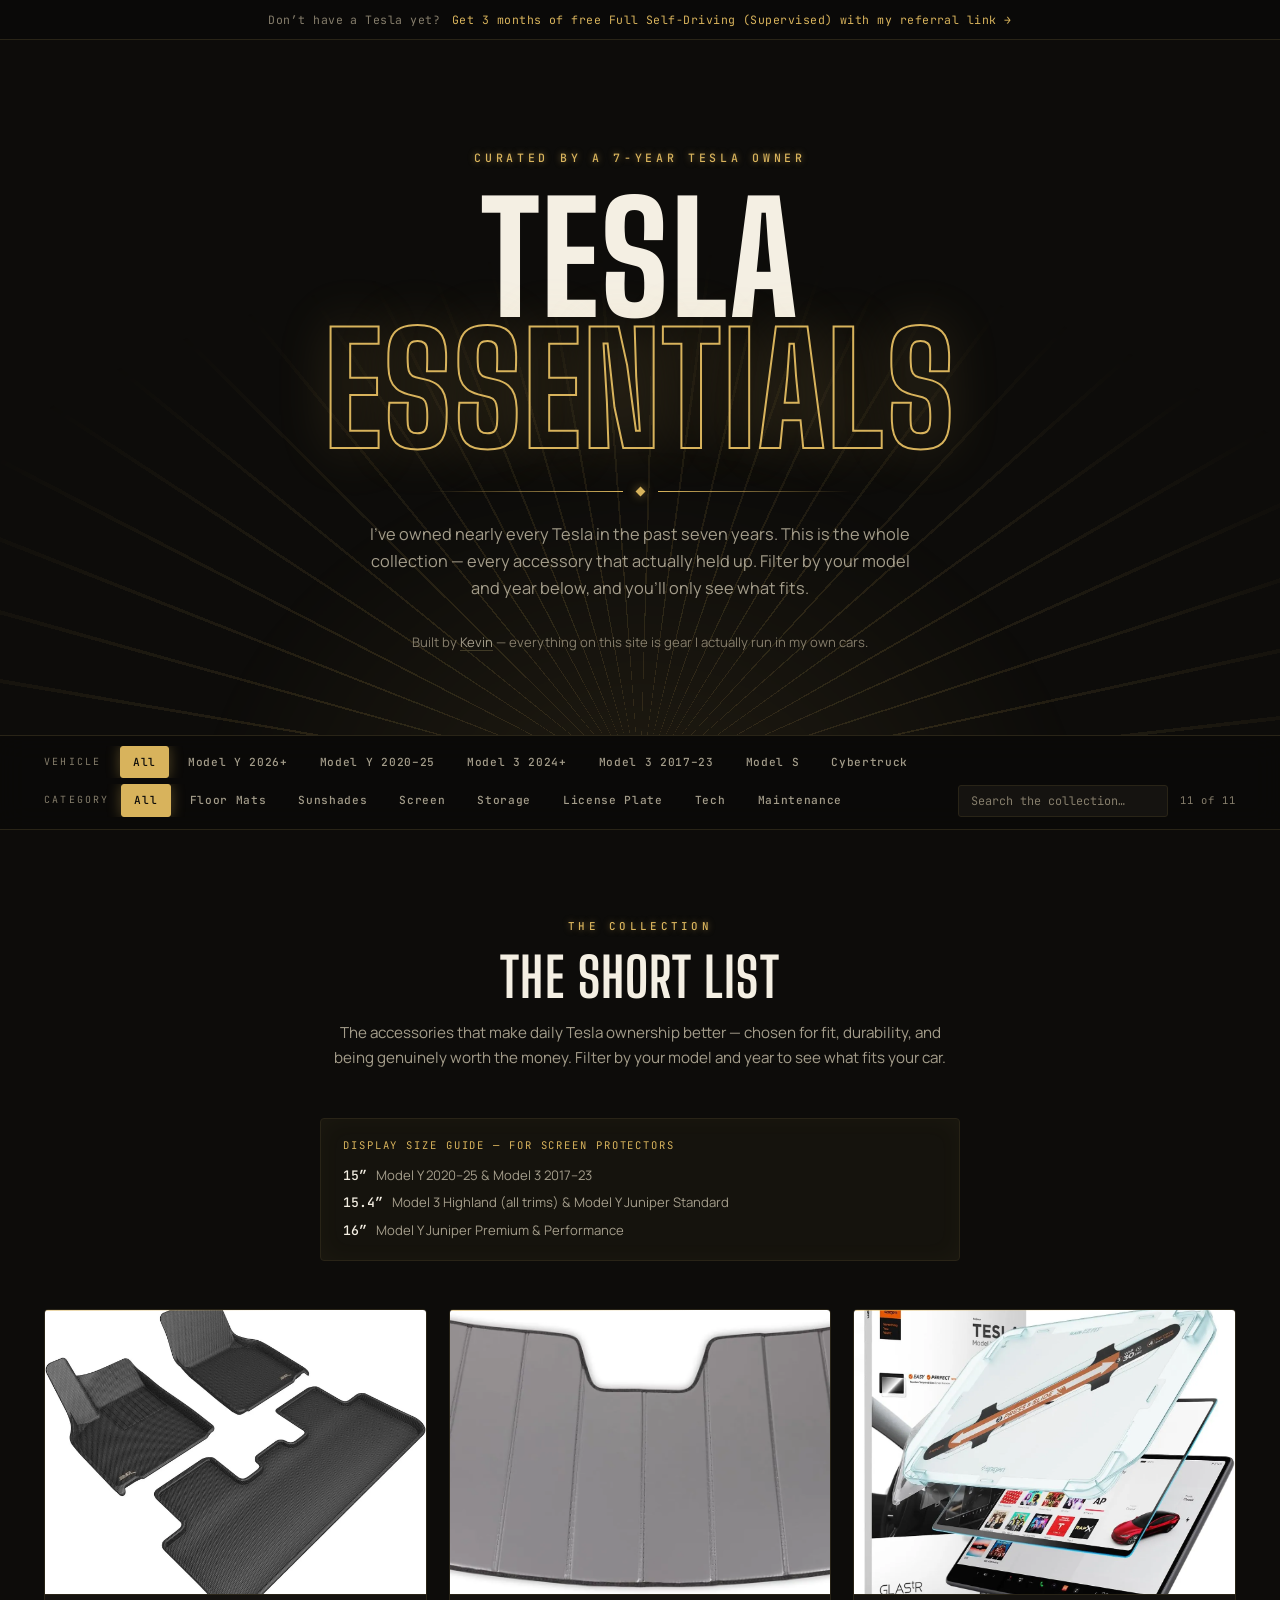
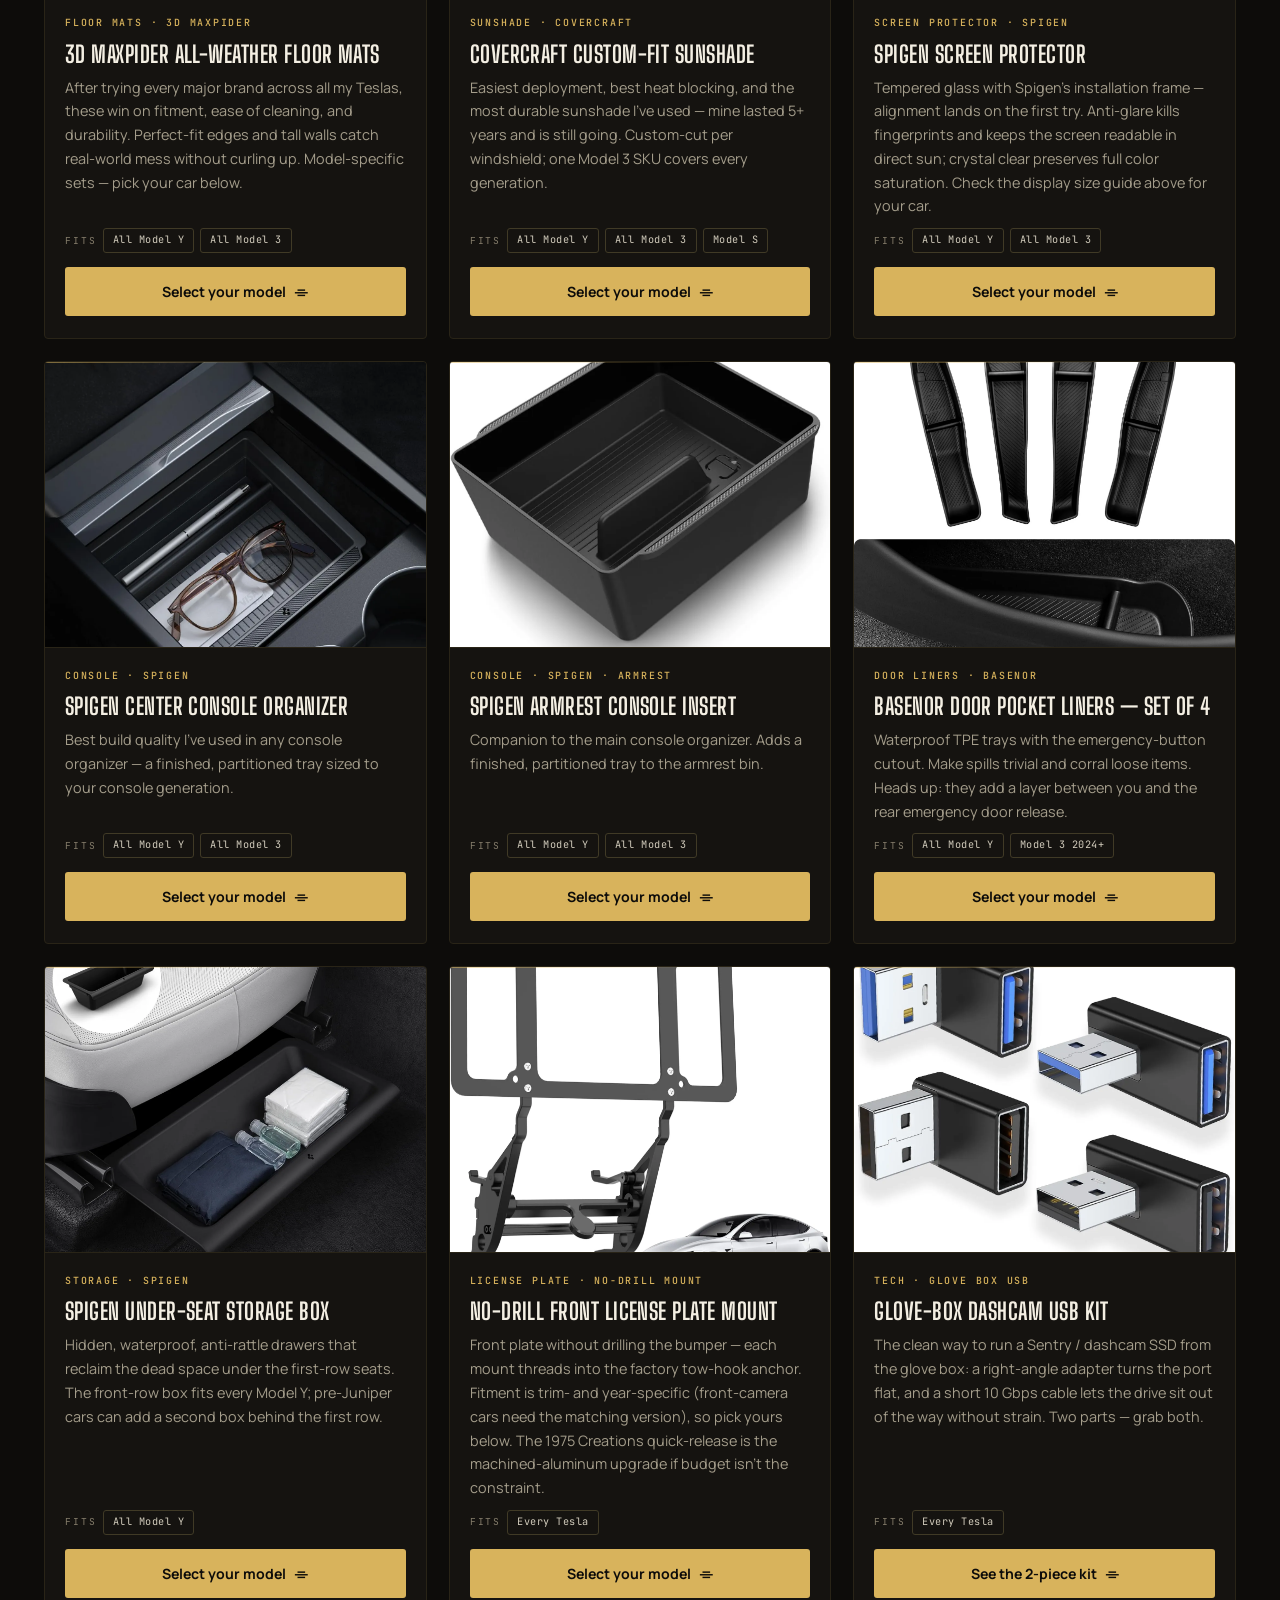
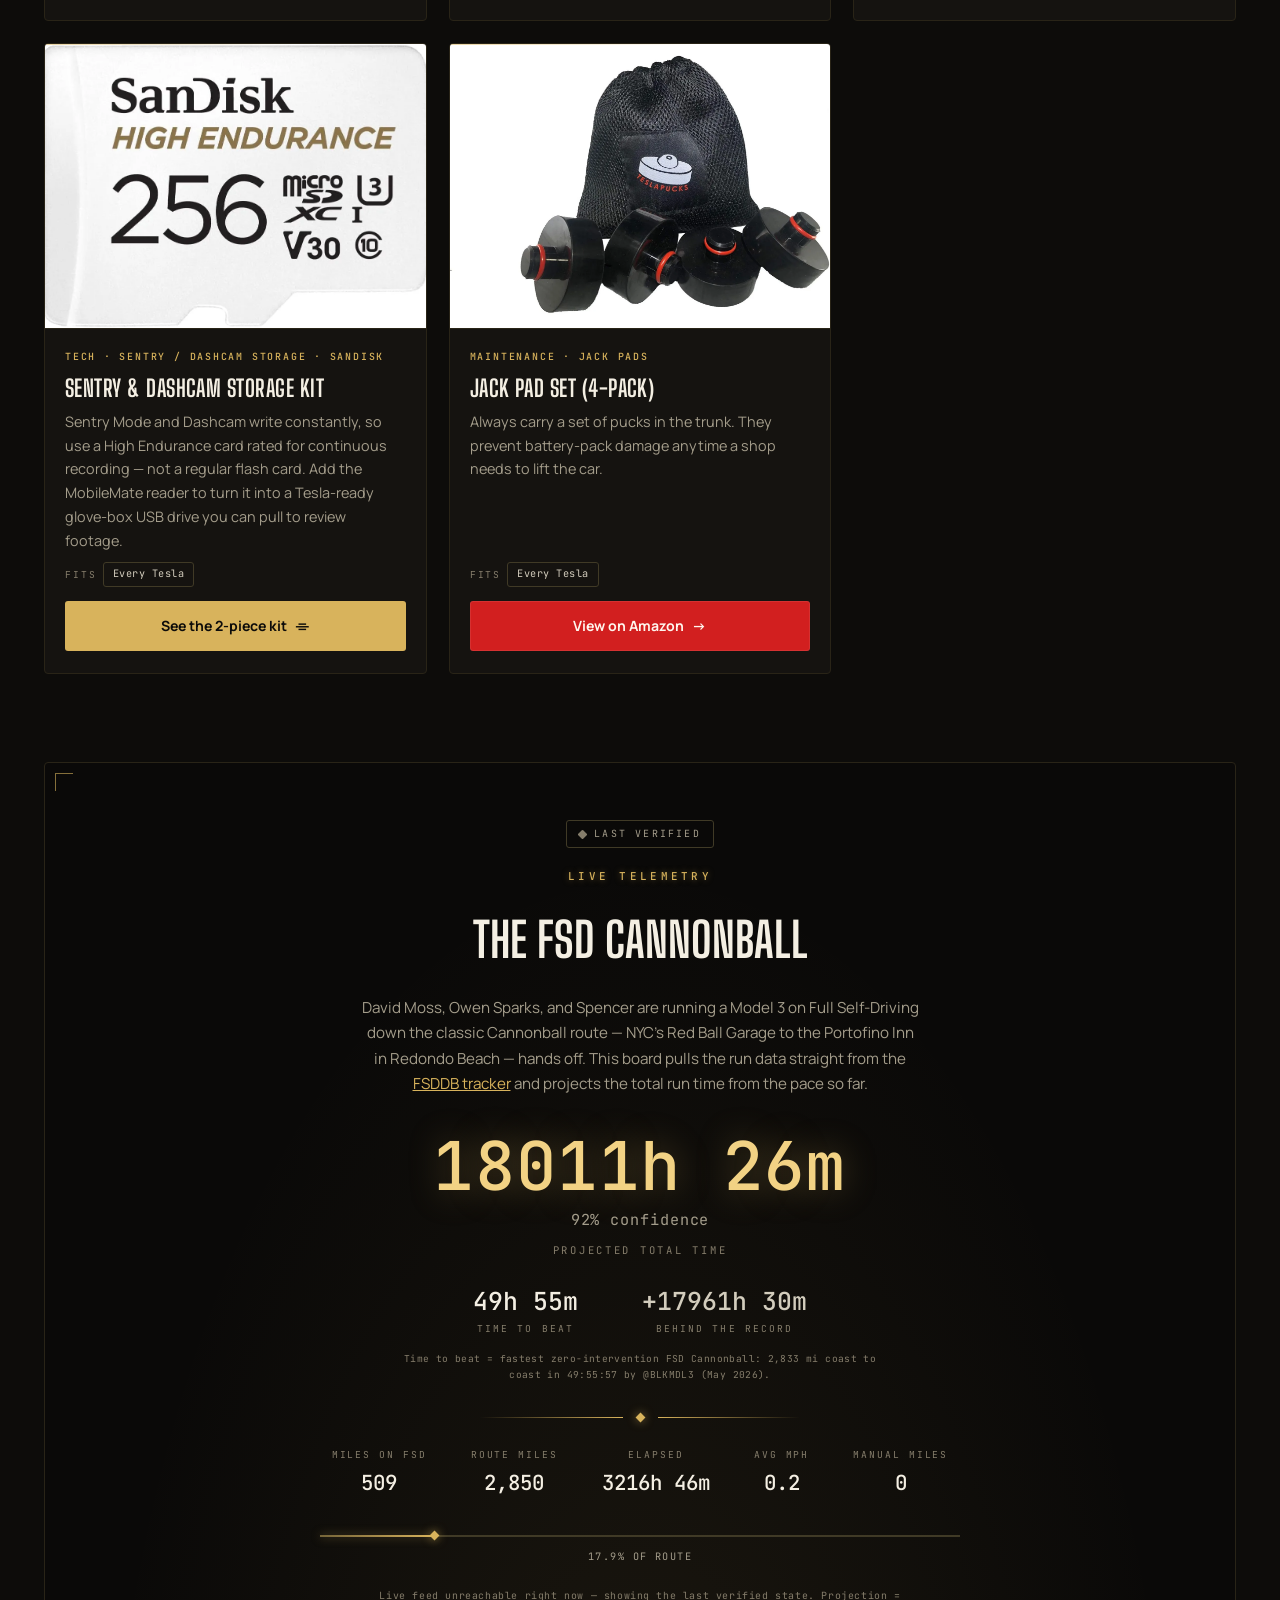
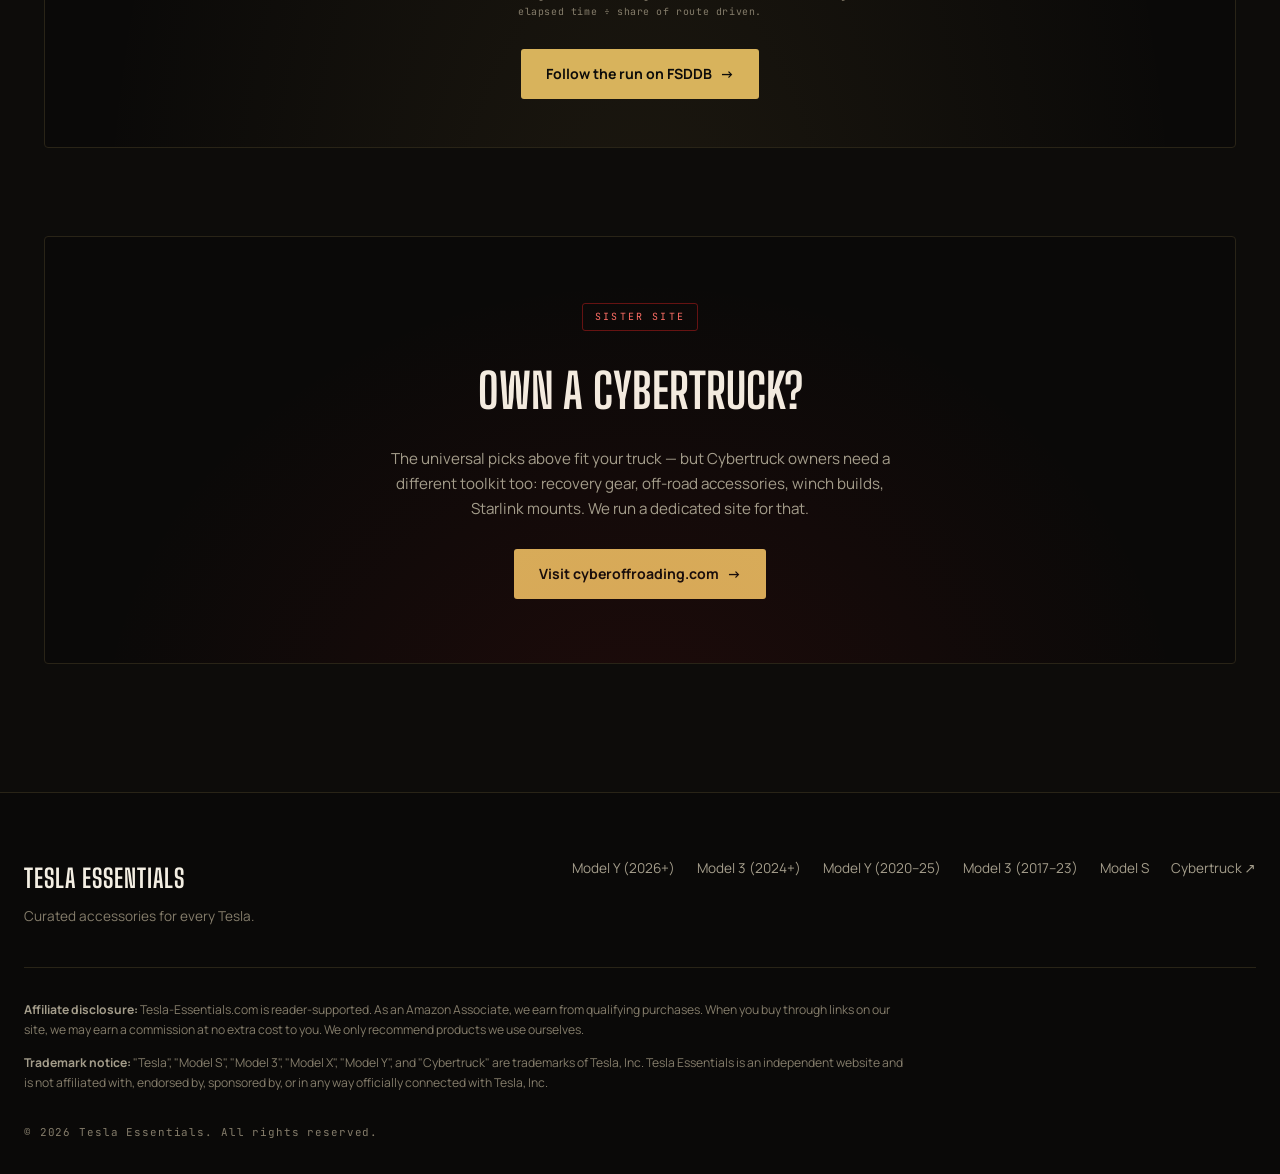
==== commit 32e64088: "Fix projection inflating on stale data; close the relay's hourly gaps Two compounding causes for the" ====
--- a/index.html
+++ b/index.html
@@ -572,6 +572,6 @@
   </footer>
 
   <script defer src="js/main.js?v=8"></script>
-  <script defer src="js/cannonball.js?v=6"></script>
+  <script defer src="js/cannonball.js?v=8"></script>
 </body>
 </html>
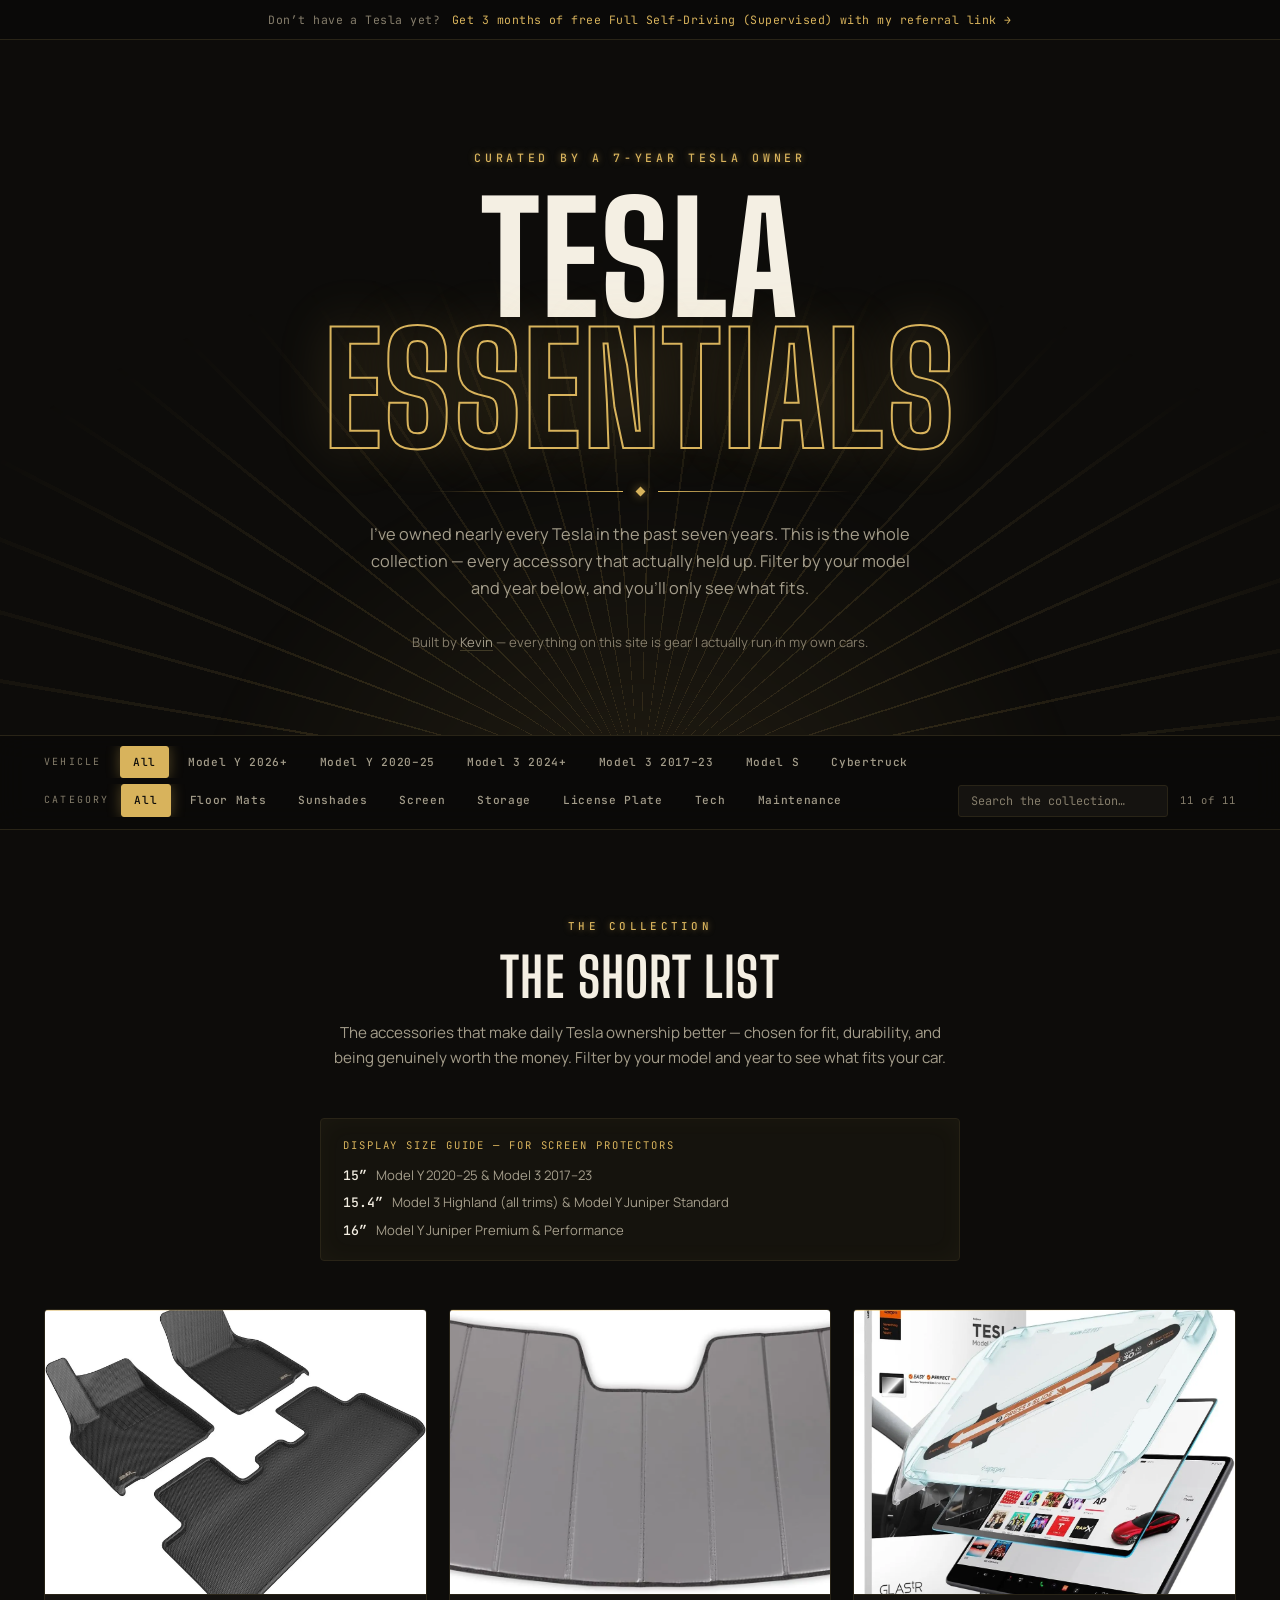
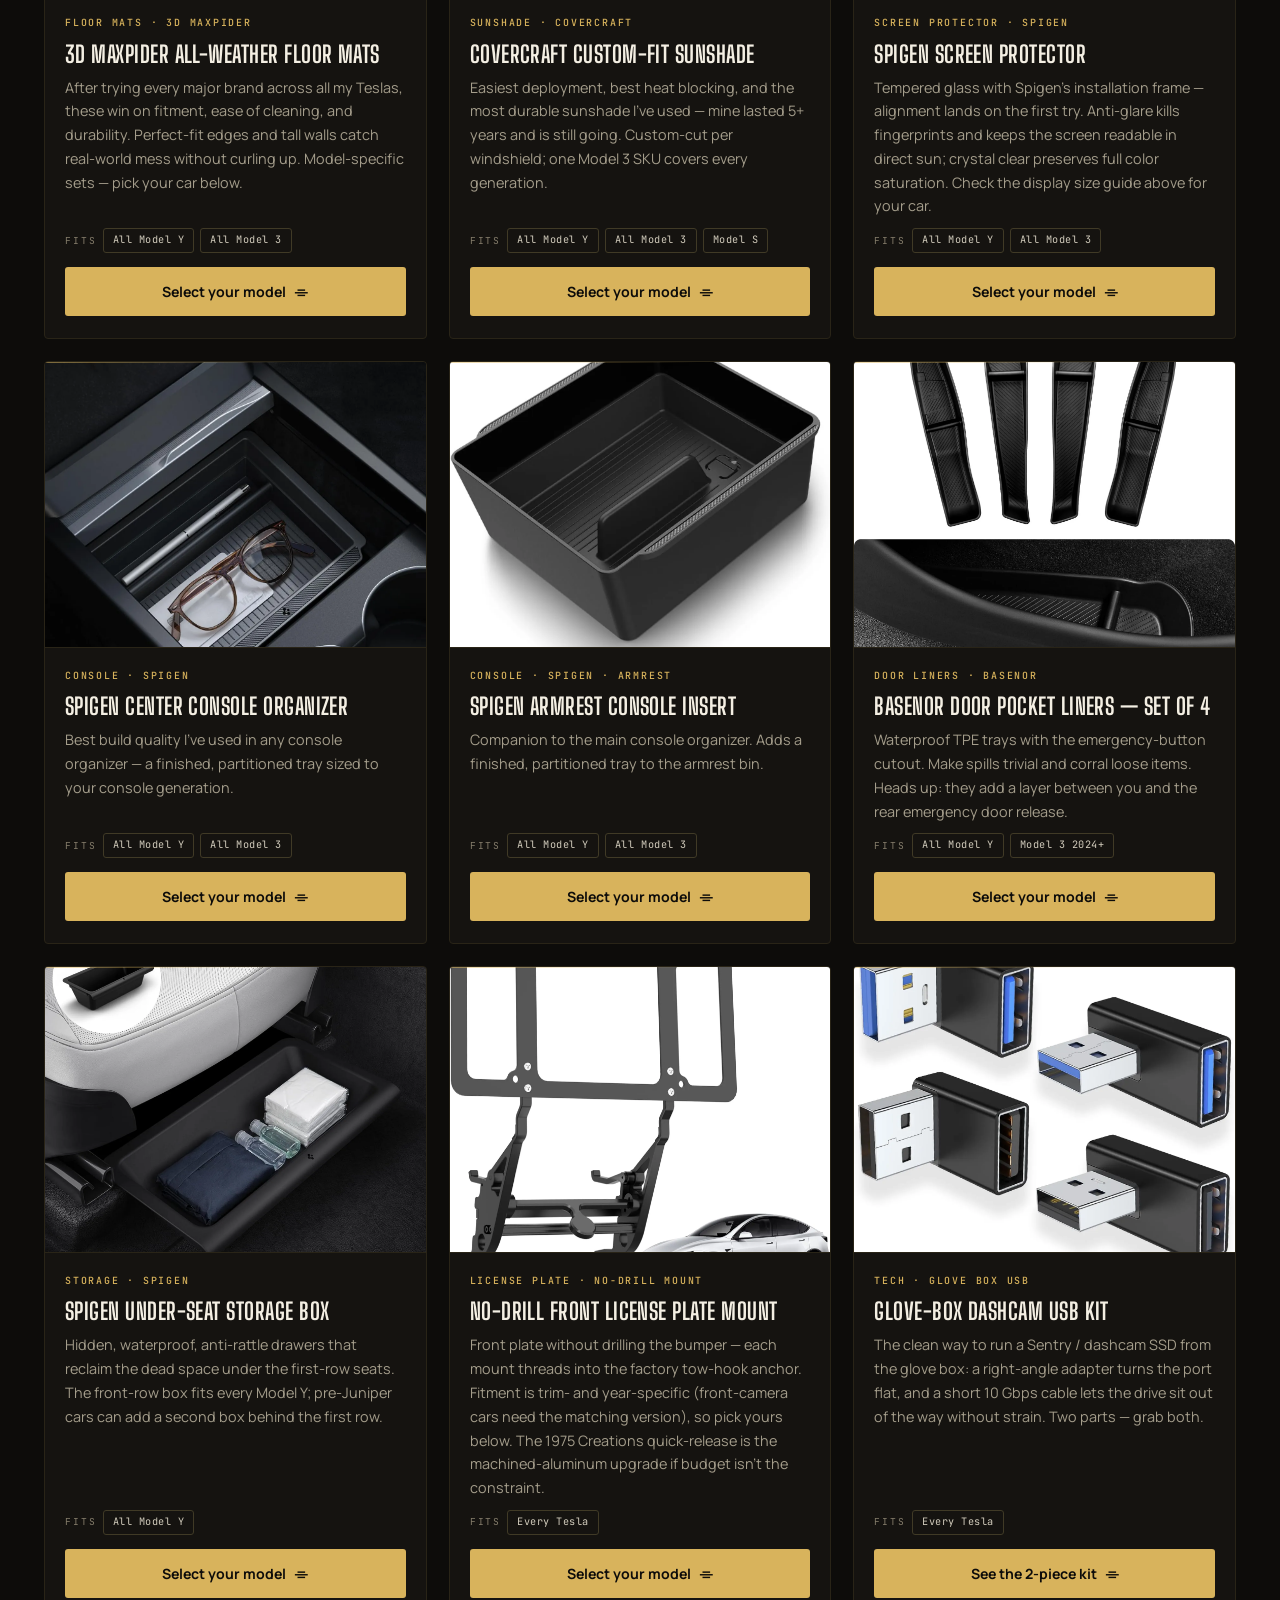
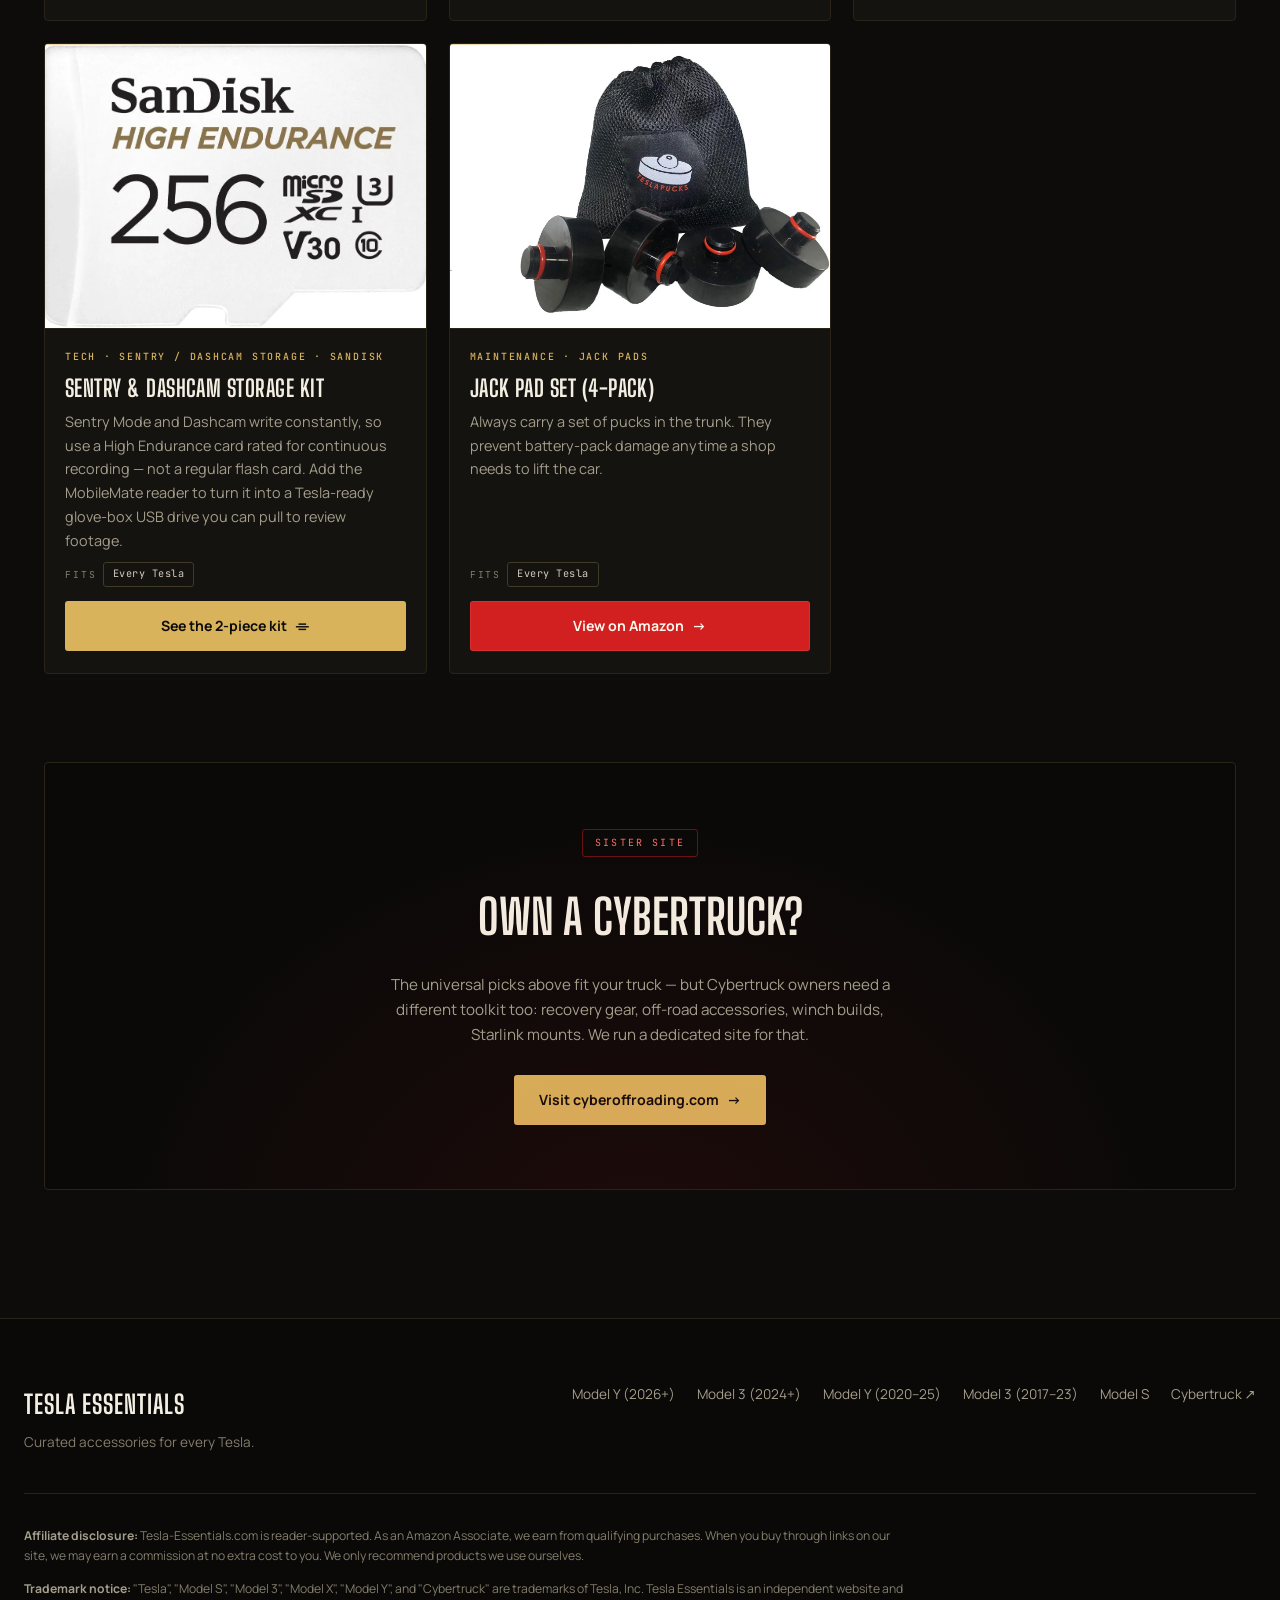
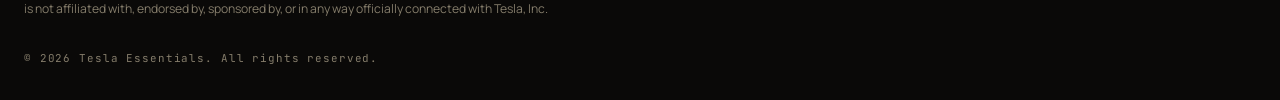
==== commit 348348db: "Remove FSD Cannonball telemetry section The run is over, so retire the board: drop the #fsd-cannonba" ====
--- a/index.html
+++ b/index.html
@@ -36,7 +36,7 @@
   <link href="https://fonts.googleapis.com/css2?family=Big+Shoulders+Display:wght@600;700;800&family=Manrope:wght@400;500;600;700&family=JetBrains+Mono:wght@400;500&display=swap" rel="stylesheet">
 
   <!-- Stylesheet -->
-  <link rel="stylesheet" href="css/style.css?v=19">
+  <link rel="stylesheet" href="css/style.css?v=20">
 
   <!-- JSON-LD: WebSite -->
   <script type="application/ld+json">
@@ -423,85 +423,6 @@
     </section>
 
     <!-- ============================================================
-         FSD CANNONBALL — live telemetry from fsddb.com
-         Data is fetched client-side by js/cannonball.js; everything
-         below is the loading skeleton it fills in.
-         ============================================================ -->
-    <section id="fsd-cannonball" class="section section--feature" aria-labelledby="cannonball-heading">
-      <div class="telemetry-card" id="telemetry" data-state="loading">
-        <div class="telemetry-card__badge">
-          <span class="telemetry-card__pulse" aria-hidden="true"></span>
-          <span id="tm-status">Connecting&hellip;</span>
-        </div>
-        <p class="section__eyebrow">Live Telemetry</p>
-        <h2 id="cannonball-heading">The FSD Cannonball</h2>
-        <p class="telemetry-card__lede">
-          David Moss, Owen Sparks, and Spencer are running a Model 3 on Full Self-Driving down the classic
-          Cannonball route &mdash; NYC's Red Ball Garage to the Portofino Inn in Redondo Beach &mdash; hands off.
-          This board pulls the run data straight from the
-          <a href="https://fsddb.com/trackers/FSDCannonball" target="_blank" rel="noopener noreferrer">FSDDB tracker</a>
-          and projects the total run time from the pace so far.
-        </p>
-
-        <div class="telemetry-card__hero">
-          <p class="telemetry-card__hero-value" id="tm-projected">&mdash;</p>
-          <p class="telemetry-card__hero-conf" id="tm-conf" hidden
-             title="Confidence = 100% minus the projection's pace uncertainty (a ±10% swing on the time still to drive). The hours already driven are fact, so confidence rises as the run progresses.">&mdash;</p>
-          <p class="telemetry-card__hero-label" id="tm-projected-label">Projected total time</p>
-        </div>
-
-        <div class="telemetry-card__race">
-          <div class="telemetry-race">
-            <p class="telemetry-race__value" id="tm-record">49h 55m</p>
-            <p class="telemetry-race__label">Time to beat</p>
-          </div>
-          <div class="telemetry-race" id="tm-diff-wrap">
-            <p class="telemetry-race__value" id="tm-diff">&mdash;</p>
-            <p class="telemetry-race__label" id="tm-diff-label">Projected vs record</p>
-          </div>
-        </div>
-        <p class="telemetry-card__race-note">Time to beat = fastest zero-intervention FSD Cannonball: 2,833 mi coast to coast in 49:55:57 by @BLKMDL3 (May 2026).</p>
-
-        <div class="deco-rule" aria-hidden="true"><span class="deco-rule__diamond"></span></div>
-
-        <dl class="telemetry-card__stats">
-          <div class="telemetry-stat">
-            <dt>Miles on FSD</dt>
-            <dd id="tm-miles">&mdash;</dd>
-          </div>
-          <div class="telemetry-stat">
-            <dt>Route miles</dt>
-            <dd id="tm-total">&mdash;</dd>
-          </div>
-          <div class="telemetry-stat">
-            <dt>Elapsed</dt>
-            <dd id="tm-elapsed">&mdash;</dd>
-          </div>
-          <div class="telemetry-stat">
-            <dt>Avg mph</dt>
-            <dd id="tm-speed">&mdash;</dd>
-          </div>
-          <div class="telemetry-stat">
-            <dt>Manual miles</dt>
-            <dd id="tm-manual">&mdash;</dd>
-          </div>
-        </dl>
-
-        <div class="telemetry-bar" id="tm-bar-wrap" role="progressbar" aria-label="Route progress"
-             aria-valuemin="0" aria-valuemax="100" aria-valuenow="0">
-          <div class="telemetry-bar__fill" id="tm-bar"><span class="telemetry-bar__diamond" aria-hidden="true"></span></div>
-        </div>
-        <p class="telemetry-card__pct" id="tm-pct">&mdash;</p>
-
-        <p class="telemetry-card__meta" id="tm-note" aria-live="polite">Reaching the FSDDB tracker&hellip;</p>
-
-        <a class="cta-button cta-button--gold" href="https://fsddb.com/trackers/FSDCannonball" target="_blank" rel="noopener noreferrer">
-          Follow the run on FSDDB
-        </a>
-      </div>
-    </section>
-
-    <!-- ============================================================
          #cybertruck — cross-promo to sister site
          ============================================================ -->
     <section id="cybertruck-promo" class="section section--feature" aria-labelledby="cybertruck-heading">
@@ -572,6 +493,5 @@
   </footer>
 
   <script defer src="js/main.js?v=8"></script>
-  <script defer src="js/cannonball.js?v=8"></script>
 </body>
 </html>
--- a/css/style.css
+++ b/css/style.css
@@ -885,250 +885,6 @@
 .grid-empty__reset:hover { color: var(--gold-hot); }
 
 /* ============================================================
-   FSD CANNONBALL — live telemetry board
-   Skeleton lives in index.html; js/cannonball.js fills it in and
-   drives data-state: loading | live | snapshot | done.
-   ============================================================ */
-
-.telemetry-card {
-  position: relative;
-  text-align: center;
-  background: var(--vault);
-  border: 1px solid var(--edge);
-  border-radius: 4px;
-  padding: 56px 32px 48px;
-  overflow: hidden;
-}
-
-/* faint gold ambient rising from the road ahead */
-.telemetry-card::before {
-  content: '';
-  position: absolute;
-  inset: 0;
-  background: radial-gradient(ellipse at 50% 120%, rgba(216, 179, 92, 0.09), transparent 65%);
-  pointer-events: none;
-}
-
-/* deco corner ticks, same motif as the fit modal */
-.telemetry-card::after {
-  content: '';
-  position: absolute;
-  top: 10px; left: 10px;
-  width: 18px; height: 18px;
-  border-top: 1px solid var(--gold);
-  border-left: 1px solid var(--gold);
-  opacity: 0.6;
-  pointer-events: none;
-}
-
-.telemetry-card > * { position: relative; }
-
-.telemetry-card__badge {
-  display: inline-flex;
-  align-items: center;
-  gap: 8px;
-  font-family: var(--font-mono);
-  font-size: 0.62rem;
-  letter-spacing: 0.22em;
-  text-transform: uppercase;
-  color: var(--gold);
-  border: 1px solid var(--edge-strong);
-  border-radius: 3px;
-  padding: 5px 12px;
-  margin-bottom: 20px;
-}
-
-.telemetry-card__pulse {
-  width: 7px; height: 7px;
-  border-radius: 50%;
-  background: var(--mute);
-  transform: rotate(45deg);   /* deco diamond, not a dot */
-  border-radius: 1px;
-}
-.telemetry-card[data-state="live"] .telemetry-card__pulse {
-  background: var(--gold);
-  box-shadow: 0 0 8px rgba(216, 179, 92, 0.8);
-  animation: telemetryPulse 1.6s ease-in-out infinite;
-}
-.telemetry-card[data-state="live"] .telemetry-card__badge { border-color: var(--gold); }
-.telemetry-card[data-state="done"] .telemetry-card__pulse { background: var(--gold); }
-.telemetry-card[data-state="snapshot"] .telemetry-card__badge { color: var(--ash); }
-
-@keyframes telemetryPulse {
-  0%, 100% { opacity: 1; box-shadow: 0 0 8px rgba(216, 179, 92, 0.8); }
-  50%      { opacity: 0.35; box-shadow: 0 0 2px rgba(216, 179, 92, 0.3); }
-}
-
-.telemetry-card h2 {
-  font-weight: 700;
-  font-size: clamp(2rem, 4.5vw, 3rem);
-}
-
-.telemetry-card__lede {
-  max-width: 560px;
-  margin: 16px auto 0;
-  color: var(--ash);
-  font-size: 0.95rem;
-}
-
-/* Hero figure: the projected total time */
-.telemetry-card__hero { margin-top: 36px; }
-
-.telemetry-card__hero-value {
-  font-family: var(--font-mono);
-  font-weight: 500;
-  font-size: clamp(2.4rem, 7vw, 4.2rem);
-  line-height: 1;
-  letter-spacing: 0.02em;
-  color: var(--gold-hot);
-  text-shadow: 0 0 0.5em rgba(216, 179, 92, 0.35);
-  font-variant-numeric: tabular-nums;
-}
-
-/* Confidence line under the projection — quiet ash, no glow (it's a
-   caveat, not a headline). Hidden once the run is final. */
-.telemetry-card__hero-conf {
-  margin-top: 8px;
-  font-family: var(--font-mono);
-  font-size: 0.95rem;
-  letter-spacing: 0.06em;
-  color: var(--ash);
-  font-variant-numeric: tabular-nums;
-}
-
-.telemetry-card__hero-conf[hidden] { display: none; }
-
-.telemetry-card__hero-label {
-  margin-top: 10px;
-  font-family: var(--font-mono);
-  font-size: 0.66rem;
-  letter-spacing: 0.26em;
-  text-transform: uppercase;
-  color: var(--mute);
-}
-
-/* Race vs the record — time to beat + projected margin.
-   Glow is earned: the delta only goes gold when ahead of the record. */
-.telemetry-card__race {
-  display: flex;
-  flex-wrap: wrap;
-  justify-content: center;
-  gap: 18px 64px;
-  margin-top: 30px;
-}
-
-.telemetry-race__value {
-  font-family: var(--font-mono);
-  font-weight: 500;
-  font-size: 1.55rem;
-  line-height: 1;
-  color: var(--ivory);
-  font-variant-numeric: tabular-nums;
-}
-
-.telemetry-race__label {
-  margin-top: 7px;
-  font-family: var(--font-mono);
-  font-size: 0.6rem;
-  letter-spacing: 0.22em;
-  text-transform: uppercase;
-  color: var(--mute);
-}
-
-#tm-diff-wrap .telemetry-race__value { color: var(--linen); }
-#tm-diff-wrap.is-ahead .telemetry-race__value {
-  color: var(--gold-hot);
-  text-shadow: 0 0 0.5em rgba(216, 179, 92, 0.4);
-}
-#tm-diff-wrap.is-ahead .telemetry-race__label { color: var(--gold); }
-
-.telemetry-card__race-note {
-  margin: 14px auto 0;
-  max-width: 480px;
-  font-family: var(--font-mono);
-  font-size: 0.6rem;
-  letter-spacing: 0.04em;
-  line-height: 1.7;
-  color: var(--mute);
-}
-
-.telemetry-card .deco-rule { margin: 30px auto 26px; max-width: 320px; }
-
-.telemetry-card__stats {
-  display: flex;
-  flex-wrap: wrap;
-  justify-content: center;
-  gap: 18px 44px;
-  margin: 0 auto;
-  max-width: 720px;
-}
-
-.telemetry-stat dt {
-  font-family: var(--font-mono);
-  font-size: 0.6rem;
-  letter-spacing: 0.2em;
-  text-transform: uppercase;
-  color: var(--mute);
-  margin-bottom: 4px;
-}
-
-.telemetry-stat dd {
-  margin: 0;
-  font-family: var(--font-mono);
-  font-size: 1.3rem;
-  font-weight: 500;
-  color: var(--ivory);
-  font-variant-numeric: tabular-nums;
-}
-
-/* Progress rail: hairline with a gold fill and diamond tip */
-.telemetry-bar {
-  max-width: 640px;
-  margin: 34px auto 0;
-  height: 2px;
-  background: var(--edge-strong);
-}
-
-.telemetry-bar__fill {
-  position: relative;
-  width: 0%;
-  height: 100%;
-  background: linear-gradient(90deg, rgba(216, 179, 92, 0.35), var(--gold));
-  box-shadow: 0 0 10px rgba(216, 179, 92, 0.5);
-  transition: width 800ms var(--ease-out);
-}
-
-.telemetry-bar__diamond {
-  position: absolute;
-  right: -4px;
-  top: 50%;
-  width: 7px; height: 7px;
-  margin-top: -3.5px;
-  background: var(--gold);
-  transform: rotate(45deg);
-  box-shadow: 0 0 10px rgba(216, 179, 92, 0.7);
-}
-
-.telemetry-card__pct {
-  margin-top: 12px;
-  font-family: var(--font-mono);
-  font-size: 0.64rem;
-  letter-spacing: 0.14em;
-  text-transform: uppercase;
-  color: var(--ash);
-}
-
-.telemetry-card__meta {
-  margin: 22px auto 28px;
-  max-width: 560px;
-  font-family: var(--font-mono);
-  font-size: 0.62rem;
-  letter-spacing: 0.06em;
-  line-height: 1.7;
-  color: var(--mute);
-}
-
-/* ============================================================
    CYBERTRUCK CROSS-PROMO
    ============================================================ */
 
@@ -1311,9 +1067,6 @@
   .guide-plaque ul { flex-direction: column; }
 
   .cybertruck-card { padding: 48px 22px; }
-
-  .telemetry-card { padding: 44px 20px 40px; }
-  .telemetry-card__stats { gap: 16px 28px; }
 }
 
 @media (min-width: 721px) and (max-width: 1023px) {
@@ -1350,7 +1103,4 @@
   .fit-modal[open], .fit-modal[open]::backdrop { animation: none; }
   .fit-option:hover { transform: none; }
   .fit-option:hover .fit-option__arrow { transform: none; }
-
-  .telemetry-card[data-state="live"] .telemetry-card__pulse { animation: none; }
-  .telemetry-bar__fill { transition: none; }
-}
+}
